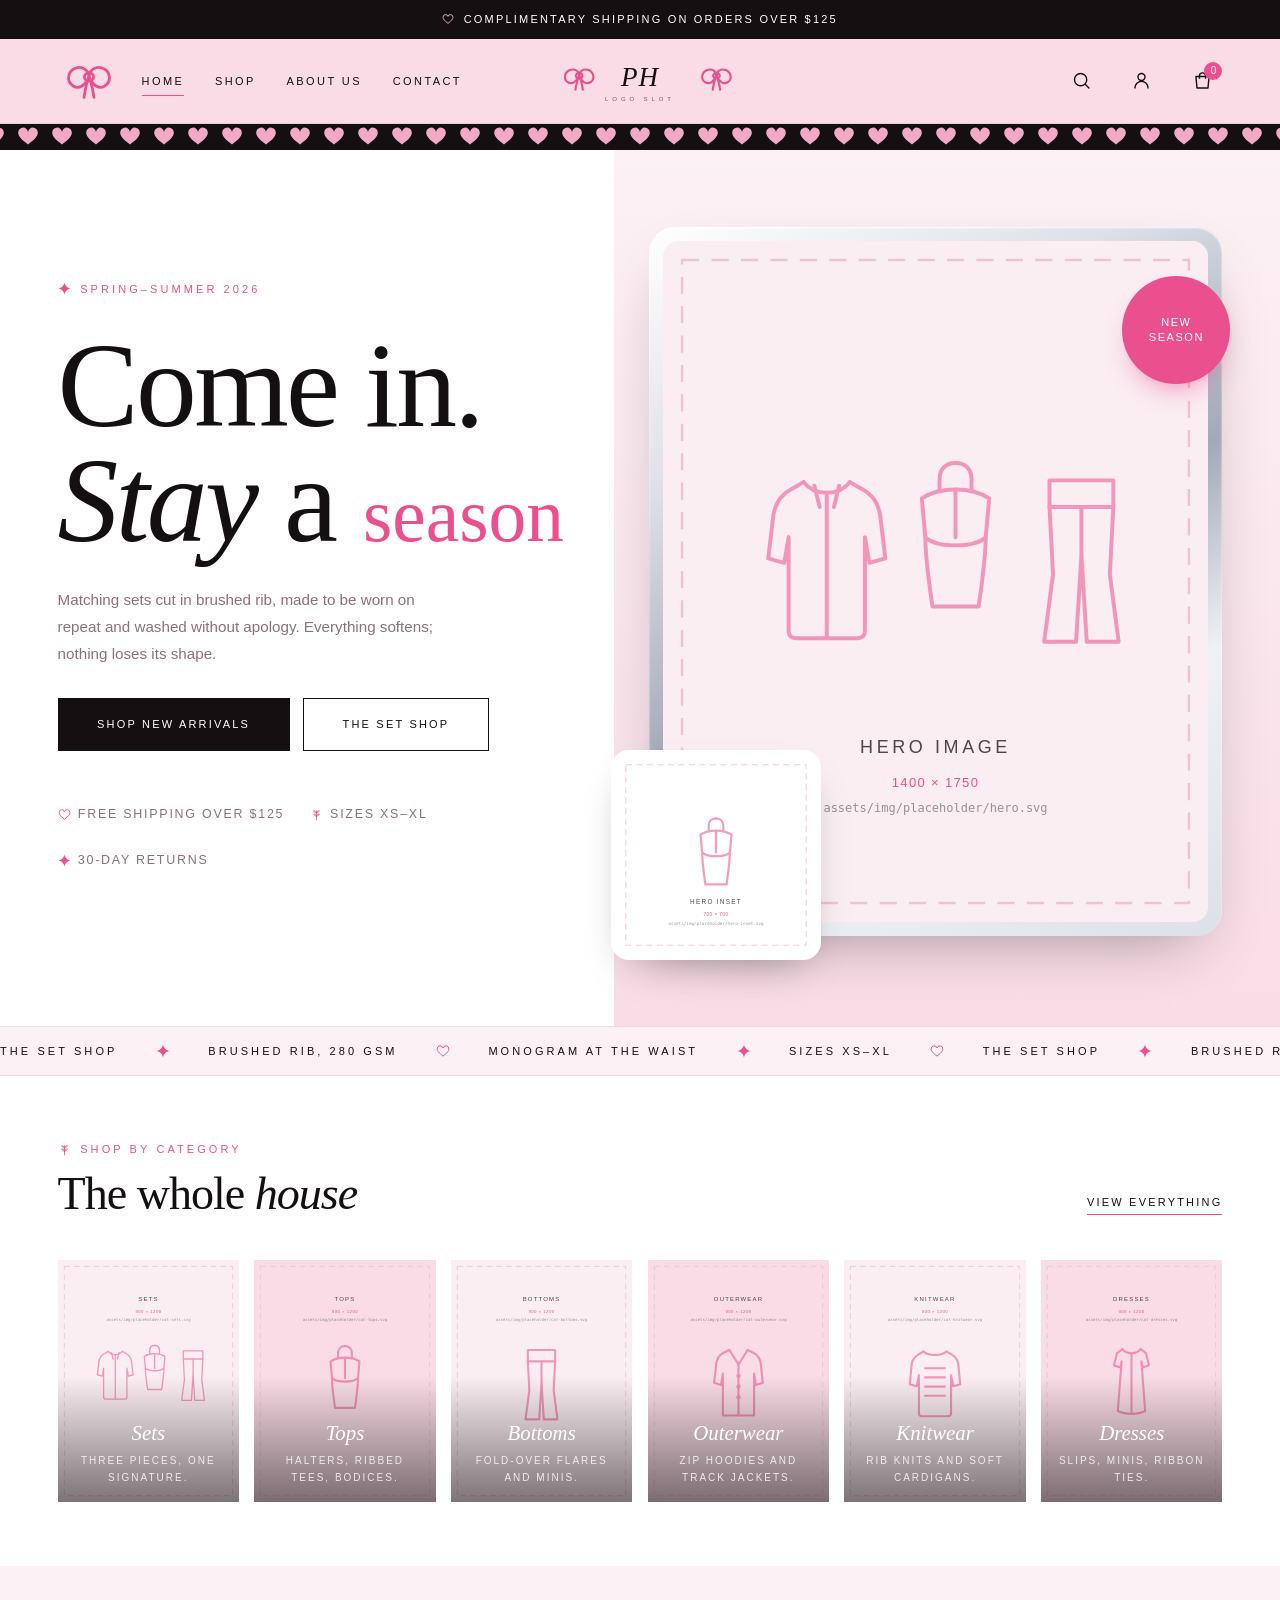
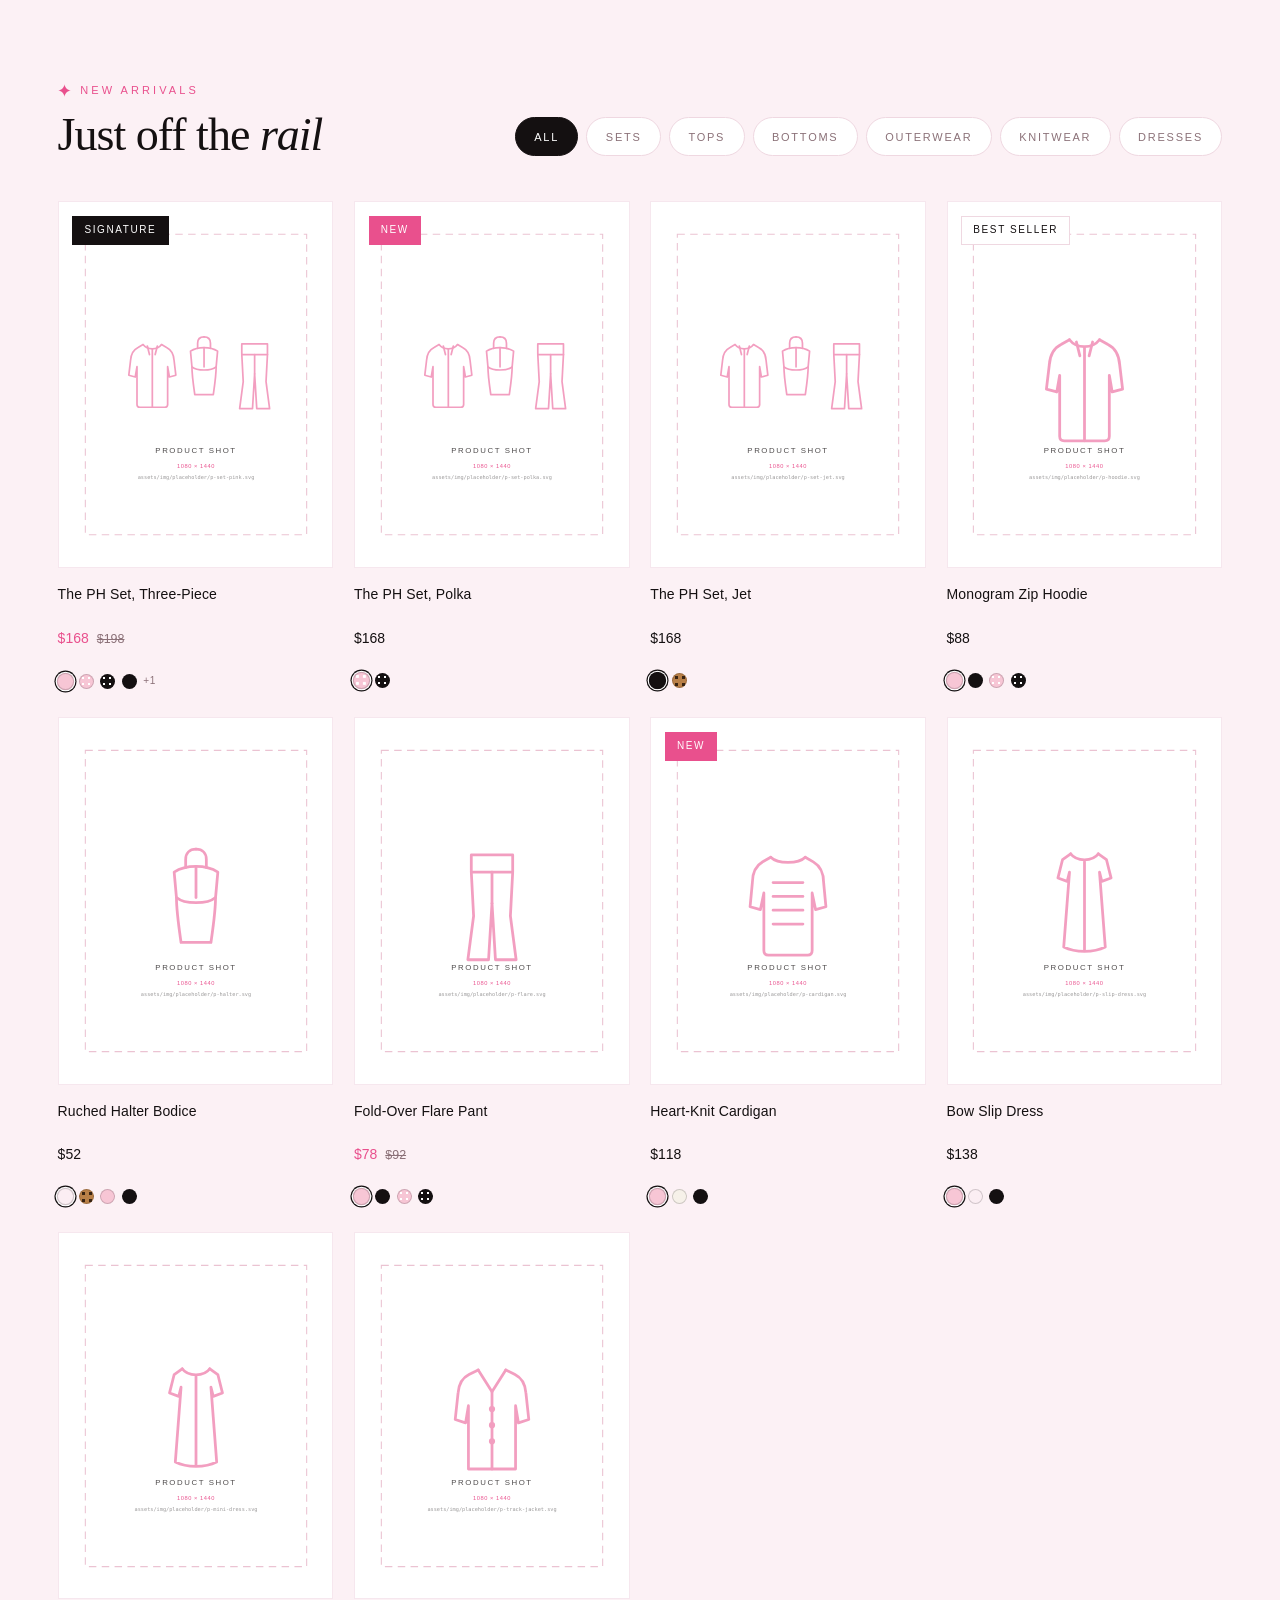
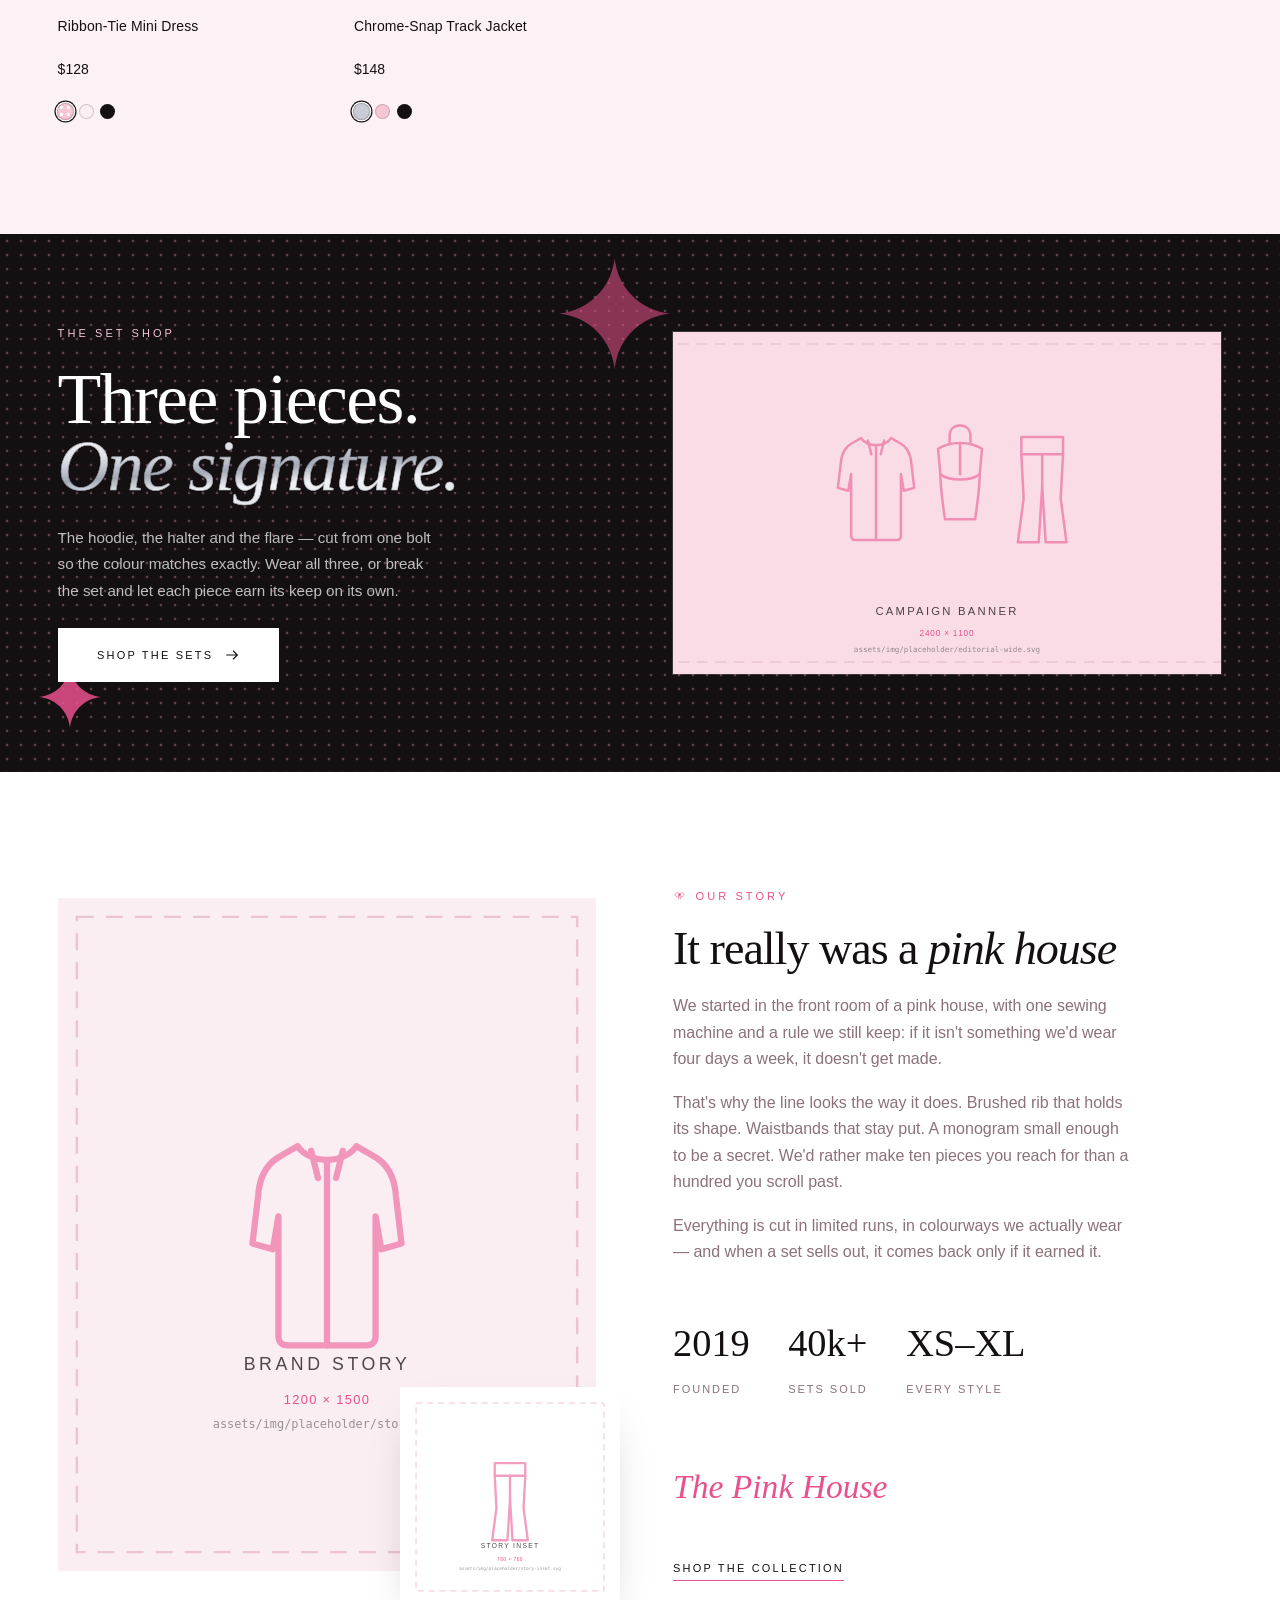
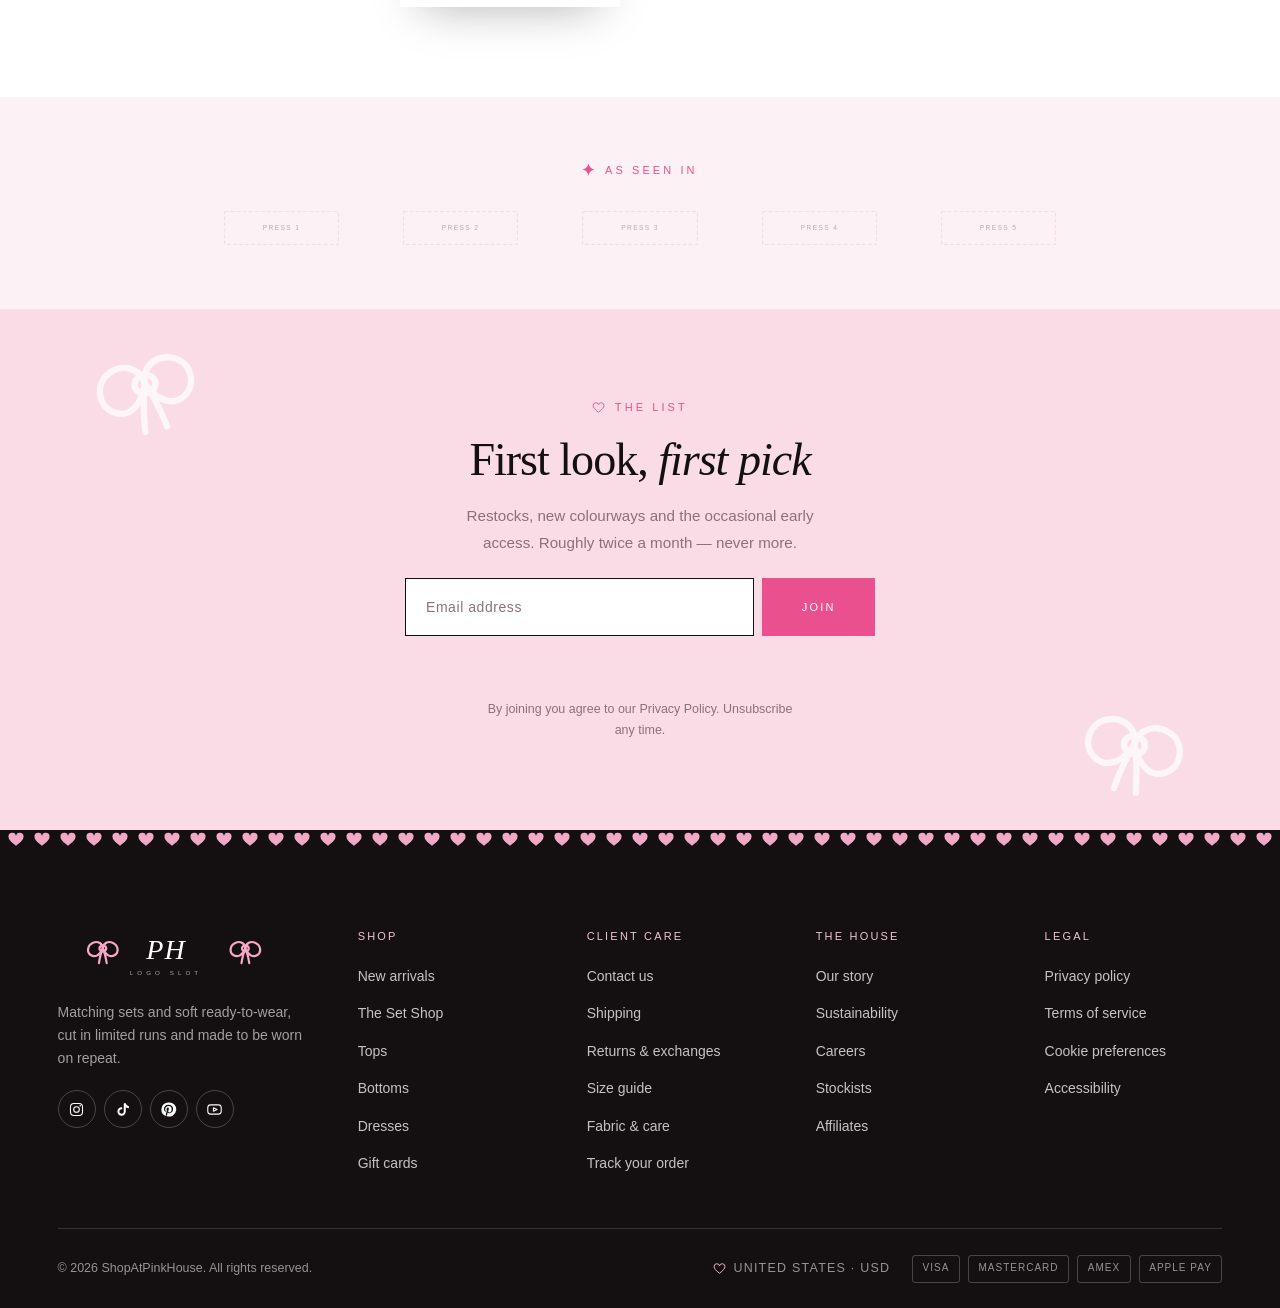
==== index.html @ 4cac2c33 "Add ShopAtPinkHouse brand site preview Static, dependency-free storefront front end: hero, category " ====
<!doctype html>
<html lang="en">
<head>
<meta charset="utf-8">
<meta name="viewport" content="width=device-width, initial-scale=1">
<title>ShopAtPinkHouse</title>
<meta name="description" content="ShopAtPinkHouse — matching sets, soft rib knits and everyday ready-to-wear.">
<meta name="theme-color" content="#F9DCE6">
<link rel="stylesheet" href="assets/css/site.css">
</head>
<body>

<a class="skip-link" href="#main">Skip to content</a>

<!-- ==========================================================================
     ICON + DECAL SPRITE
     Line-art decals (bow, heart, star, sprig) and UI icons. Referenced with
     <use href="#id">, so each one is defined once and costs nothing to repeat.
     ========================================================================== -->
<svg width="0" height="0" style="position:absolute" aria-hidden="true" focusable="false">
  <defs>
    <symbol id="i-bow" viewBox="0 0 100 62">
      <g fill="none" stroke="currentColor" stroke-width="4.5" stroke-linecap="round" stroke-linejoin="round">
        <path d="M50 24C50 13 39 6 28 10 15 15 13 32 25 39c9 5 19-1 25-15Z"/>
        <path d="M50 24c0-11 11-18 22-14 13 5 15 22 3 29-9 5-19-1-25-15Z"/>
        <path d="M50 24c-4 9-6 20-8 33M50 24c4 9 6 20 8 33"/>
        <ellipse cx="50" cy="24" rx="7.5" ry="6.5"/>
      </g>
    </symbol>
    <symbol id="i-heart" viewBox="0 0 24 24">
      <path d="M12 20.8C5.2 15.6 2 11.8 2 8.6A5.1 5.1 0 0 1 12 6.9 5.1 5.1 0 0 1 22 8.6c0 3.2-3.2 7-10 12.2Z"
            fill="none" stroke="currentColor" stroke-width="1.7" stroke-linejoin="round"/>
    </symbol>
    <symbol id="i-star" viewBox="0 0 100 100">
      <path d="M50 2c3 26 22 45 48 48-26 3-45 22-48 48-3-26-22-45-48-48C28 47 47 28 50 2Z" fill="currentColor"/>
    </symbol>
    <symbol id="i-sprig" viewBox="0 0 24 24">
      <g fill="none" stroke="currentColor" stroke-width="1.5" stroke-linecap="round">
        <path d="M12 22V5"/>
        <path d="M12 9c-3 0-5-2-5-4 3 0 5 2 5 4Zm0 0c3 0 5-2 5-4-3 0-5 2-5 4Z"/>
        <path d="M12 15c-3 0-5-2-5-4 3 0 5 2 5 4Zm0 0c3 0 5-2 5-4-3 0-5 2-5 4Z"/>
      </g>
    </symbol>
    <symbol id="i-search" viewBox="0 0 24 24">
      <g fill="none" stroke="currentColor" stroke-width="1.6" stroke-linecap="round">
        <circle cx="11" cy="11" r="7"/><path d="m16.5 16.5 4 4"/>
      </g>
    </symbol>
    <symbol id="i-user" viewBox="0 0 24 24">
      <g fill="none" stroke="currentColor" stroke-width="1.6" stroke-linecap="round">
        <circle cx="12" cy="8" r="4"/><path d="M4.5 20.5a7.5 7.5 0 0 1 15 0"/>
      </g>
    </symbol>
    <symbol id="i-bag" viewBox="0 0 24 24">
      <g fill="none" stroke="currentColor" stroke-width="1.6" stroke-linejoin="round">
        <path d="M4.5 7.5h15l-1.2 13H5.7Z"/><path d="M8.5 10V6.8a3.5 3.5 0 0 1 7 0V10"/>
      </g>
    </symbol>
    <symbol id="i-menu" viewBox="0 0 24 24">
      <g fill="none" stroke="currentColor" stroke-width="1.6" stroke-linecap="round">
        <path d="M3 7h18M3 12h18M3 17h18"/>
      </g>
    </symbol>
    <symbol id="i-close" viewBox="0 0 24 24">
      <g fill="none" stroke="currentColor" stroke-width="1.6" stroke-linecap="round">
        <path d="m6 6 12 12M18 6 6 18"/>
      </g>
    </symbol>
    <symbol id="i-plus" viewBox="0 0 24 24">
      <g fill="none" stroke="currentColor" stroke-width="1.6" stroke-linecap="round"><path d="M12 5v14M5 12h14"/></g>
    </symbol>
    <symbol id="i-minus" viewBox="0 0 24 24">
      <g fill="none" stroke="currentColor" stroke-width="1.6" stroke-linecap="round"><path d="M5 12h14"/></g>
    </symbol>
    <symbol id="i-arrow" viewBox="0 0 24 24">
      <g fill="none" stroke="currentColor" stroke-width="1.6" stroke-linecap="round" stroke-linejoin="round">
        <path d="M4 12h16m-6-6 6 6-6 6"/>
      </g>
    </symbol>
    <symbol id="i-instagram" viewBox="0 0 24 24">
      <g fill="none" stroke="currentColor" stroke-width="1.5">
        <rect x="3.5" y="3.5" width="17" height="17" rx="5"/><circle cx="12" cy="12" r="4"/>
        <circle cx="17.2" cy="6.8" r="1.1" fill="currentColor" stroke="none"/>
      </g>
    </symbol>
    <symbol id="i-tiktok" viewBox="0 0 24 24">
      <path d="M14 3h2.6a5.6 5.6 0 0 0 4.4 4.5v2.7a8.3 8.3 0 0 1-4.4-1.5v6.1a5.9 5.9 0 1 1-5.9-5.9c.3 0 .6 0 .9.1v2.8a3.1 3.1 0 1 0 2.2 3V3Z"
            fill="currentColor"/>
    </symbol>
    <symbol id="i-pinterest" viewBox="0 0 24 24">
      <path d="M12 2a10 10 0 0 0-3.6 19.3c-.1-.8-.2-2 0-2.9l1.2-5.1s-.3-.6-.3-1.5c0-1.4.8-2.5 1.9-2.5.9 0 1.3.7 1.3 1.5 0 .9-.6 2.2-.9 3.5-.2 1 .5 1.9 1.6 1.9 1.9 0 3.3-2 3.3-4.9 0-2.6-1.8-4.4-4.4-4.4-3 0-4.8 2.2-4.8 4.6 0 .9.3 1.8.8 2.3.1.1.1.2.1.3l-.3 1.1c0 .2-.1.2-.3.1-1.3-.6-2-2.4-2-3.9 0-3.2 2.3-6.1 6.7-6.1 3.5 0 6.2 2.5 6.2 5.8 0 3.5-2.2 6.3-5.3 6.3-1 0-2-.6-2.3-1.2l-.6 2.4c-.2.9-.8 2-1.2 2.6A10 10 0 1 0 12 2Z"
            fill="currentColor"/>
    </symbol>
    <symbol id="i-youtube" viewBox="0 0 24 24">
      <g fill="none" stroke="currentColor" stroke-width="1.5" stroke-linejoin="round">
        <rect x="2.5" y="5.5" width="19" height="13" rx="4"/><path d="m10.5 9.5 5 2.5-5 2.5Z"/>
      </g>
    </symbol>
  </defs>
</svg>

<!-- ==========================================================================
     ANNOUNCEMENT BAR
     ========================================================================== -->
<div class="announce">
  <div class="announce__track" data-announce>
    <p class="announce__item is-active">
      <svg class="decal"><use href="#i-heart"/></svg>
      Complimentary shipping on orders over $125
    </p>
    <p class="announce__item">
      <svg class="decal"><use href="#i-star"/></svg>
      The Set Shop — new colourways just landed
    </p>
    <p class="announce__item">
      <svg class="decal"><use href="#i-heart"/></svg>
      Free 30-day returns, always
    </p>
  </div>
</div>

<!-- ==========================================================================
     MASTHEAD
     ========================================================================== -->
<header class="masthead">
  <div class="wrap masthead__inner" style="position:relative">
    <svg class="masthead__bow" viewBox="0 0 100 62" aria-hidden="true"><use href="#i-bow"/></svg>

    <nav class="nav" aria-label="Primary">
      <a href="#top" aria-current="page">Home</a>
      <a href="#shop">Shop</a>
      <a href="#story">About&nbsp;Us</a>
      <a href="#signup">Contact</a>
    </nav>

    <button class="burger" type="button" data-open-nav aria-label="Open menu">
      <svg width="24" height="24"><use href="#i-menu"/></svg>
    </button>

    <!-- LOGO SLOT · header -------------------------------------------------
         Swap the src for your logo. Transparent PNG or SVG, at least 600px
         wide (or 3x the rendered height). Height is capped at ~52px and the
         width flows, so square or wide lockups both sit correctly. -->
    <a class="brandmark" href="#top" aria-label="ShopAtPinkHouse — home">
      <img src="assets/img/placeholder/logo-dark.svg" alt="ShopAtPinkHouse"
           data-slot="logo-header" width="520" height="130">
    </a>

    <div class="utils">
      <button class="util-search" type="button" aria-label="Search">
        <svg><use href="#i-search"/></svg>
      </button>
      <a href="#signup" aria-label="Account"><svg><use href="#i-user"/></svg></a>
      <button class="bag-btn" type="button" data-open-bag aria-label="Open bag">
        <svg><use href="#i-bag"/></svg>
        <span class="bag-count" data-bag-count>0</span>
      </button>
    </div>
  </div>
</header>
<div class="ribbon" aria-hidden="true"></div>

<!-- mobile drawer nav -->
<nav class="mobile-nav" id="mobile-nav" aria-label="Mobile" aria-hidden="true">
  <div class="mobile-nav__head">
    <svg width="54" height="34" viewBox="0 0 100 62" style="color:var(--pink)" aria-hidden="true"><use href="#i-bow"/></svg>
    <button type="button" data-close-nav aria-label="Close menu">
      <svg width="24" height="24"><use href="#i-close"/></svg>
    </button>
  </div>
  <ul>
    <li><a href="#top" data-close-nav>Home</a></li>
    <li><a href="#shop" data-close-nav>Shop</a></li>
    <li><a href="#categories" data-close-nav>Categories</a></li>
    <li><a href="#story" data-close-nav>About Us</a></li>
    <li><a href="#signup" data-close-nav>Contact</a></li>
  </ul>
</nav>

<main id="main">
  <span id="top"></span>

  <!-- ========================================================================
       HERO
       ==================================================================== -->
  <section class="hero">
    <div class="wrap hero__inner">
      <div class="hero__type">
        <p class="eyebrow">
          <svg class="decal"><use href="#i-star"/></svg>
          Spring–Summer 2026
        </p>

        <h1 class="display hero__title">
          <span class="line">Come in.</span>
          <span class="line"><em>Stay</em> a <span class="hero__script">season</span></span>
        </h1>

        <p class="lede">
          Matching sets cut in brushed rib, made to be worn on repeat and washed
          without apology. Everything softens; nothing loses its shape.
        </p>

        <div class="hero__actions">
          <a class="btn" href="#shop">Shop new arrivals</a>
          <a class="btn btn--ghost" href="#set-shop">The Set Shop</a>
        </div>

        <p class="hero__meta">
          <span><svg class="decal"><use href="#i-heart"/></svg> Free shipping over $125</span>
          <span><svg class="decal"><use href="#i-sprig"/></svg> Sizes XS–XL</span>
          <span><svg class="decal"><use href="#i-star"/></svg> 30-day returns</span>
        </p>
      </div>

      <div class="hero__media">
        <!-- HERO IMAGE SLOT · 1400×1750 (4:5 portrait), 2800px wide for retina.
             Full-bleed lifestyle or campaign shot. Sits inside a chrome bezel. -->
        <div class="bezel">
          <img src="assets/img/placeholder/hero.svg" alt="" data-slot="hero"
               width="1400" height="1750" fetchpriority="high">
        </div>

        <!-- HERO INSET SLOT · 700×700 square. Optional detail/crop shot. -->
        <div class="hero__inset">
          <img src="assets/img/placeholder/hero-inset.svg" alt="" data-slot="hero-inset"
               width="700" height="700" loading="lazy">
        </div>

        <p class="hero__tag">New<br>season</p>
      </div>
    </div>
  </section>

  <!-- marquee -->
  <div class="marquee" aria-hidden="true">
    <div class="marquee__track" data-marquee>
      <div class="marquee__group">
        <span>The Set Shop</span><svg class="decal"><use href="#i-star"/></svg>
        <span>Brushed rib, 280 gsm</span><svg class="decal"><use href="#i-heart"/></svg>
        <span>Monogram at the waist</span><svg class="decal"><use href="#i-star"/></svg>
        <span>Sizes XS–XL</span><svg class="decal"><use href="#i-heart"/></svg>
      </div>
    </div>
  </div>

  <!-- ========================================================================
       CATEGORIES
       ==================================================================== -->
  <section class="band band--tight" id="categories">
    <div class="wrap">
      <div class="shead">
        <div class="shead__text">
          <p class="eyebrow"><svg class="decal"><use href="#i-sprig"/></svg> Shop by category</p>
          <h2 class="display shead__title">The whole <em>house</em></h2>
        </div>
        <a class="tlink" href="#shop">View everything</a>
      </div>
      <!-- Rendered from catalog.js -> categories[] -->
      <div class="cats" data-categories></div>
    </div>
  </section>

  <!-- ========================================================================
       PRODUCT GRID  ·  new arrivals
       ==================================================================== -->
  <section class="band band--powder" id="shop">
    <div class="wrap">
      <div class="shead">
        <div class="shead__text">
          <p class="eyebrow"><svg class="decal"><use href="#i-star"/></svg> New arrivals</p>
          <h2 class="display shead__title">Just off the <em>rail</em></h2>
        </div>
        <!-- Filters read the category list from the catalog, so adding a
             category to the data adds a filter here automatically. -->
        <div class="filters" data-filters role="group" aria-label="Filter by category"></div>
      </div>

      <div class="grid" data-grid></div>
    </div>
  </section>

  <!-- ========================================================================
       CAMPAIGN BAND
       ==================================================================== -->
  <section class="campaign" id="set-shop">
    <div class="campaign__dots" aria-hidden="true"></div>
    <svg class="campaign__star campaign__star--a" viewBox="0 0 100 100" aria-hidden="true"><use href="#i-star"/></svg>
    <svg class="campaign__star campaign__star--b" viewBox="0 0 100 100" aria-hidden="true"><use href="#i-star"/></svg>

    <div class="wrap campaign__inner">
      <div class="campaign__type reveal">
        <p class="eyebrow">The Set Shop</p>
        <h2 class="display campaign__title">Three pieces.<br><em class="chrome">One signature.</em></h2>
        <p class="lede">
          The hoodie, the halter and the flare — cut from one bolt so the colour
          matches exactly. Wear all three, or break the set and let each piece
          earn its keep on its own.
        </p>
        <a class="btn btn--light" href="#shop">
          Shop the sets <svg width="16" height="16" aria-hidden="true"><use href="#i-arrow"/></svg>
        </a>
      </div>

      <!-- CAMPAIGN SLOT · 2400×1100 (approx 16:10). Wide editorial/campaign. -->
      <div class="campaign__media reveal">
        <img src="assets/img/placeholder/editorial-wide.svg" alt=""
             data-slot="campaign" width="2400" height="1100" loading="lazy">
      </div>
    </div>
  </section>

  <!-- ========================================================================
       BRAND STORY
       ==================================================================== -->
  <section class="band story" id="story">
    <div class="wrap story__inner">
      <div class="story__media reveal">
        <!-- STORY SLOT · 1200×1500 (4:5). Founder, studio or atelier shot. -->
        <img src="assets/img/placeholder/story.svg" alt="" data-slot="story"
             width="1200" height="1500" loading="lazy">
        <!-- STORY INSET SLOT · 760×760 square. Detail, fabric or hands shot. -->
        <div class="story__inset">
          <img src="assets/img/placeholder/story-inset.svg" alt="" data-slot="story-inset"
               width="760" height="760" loading="lazy">
        </div>
      </div>

      <div class="story__type reveal">
        <p class="eyebrow"><svg class="decal"><use href="#i-bow"/></svg> Our story</p>
        <h2 class="display story__title">It really was a <em>pink house</em></h2>

        <div class="story__body">
          <p>
            We started in the front room of a pink house, with one sewing machine
            and a rule we still keep: if it isn't something we'd wear four days a
            week, it doesn't get made.
          </p>
          <p>
            That's why the line looks the way it does. Brushed rib that holds its
            shape. Waistbands that stay put. A monogram small enough to be a
            secret. We'd rather make ten pieces you reach for than a hundred you
            scroll past.
          </p>
          <p>
            Everything is cut in limited runs, in colourways we actually wear —
            and when a set sells out, it comes back only if it earned it.
          </p>
        </div>

        <dl class="story__stats">
          <div><dd>2019</dd><dt>Founded</dt></div>
          <div><dd>40k+</dd><dt>Sets sold</dt></div>
          <div><dd>XS–XL</dd><dt>Every style</dt></div>
        </dl>

        <p class="signature">The Pink House</p>
        <a class="tlink" href="#shop">Shop the collection</a>
      </div>
    </div>
  </section>

  <!-- ========================================================================
       PRESS
       ==================================================================== -->
  <section class="band band--tight band--powder">
    <div class="wrap">
      <p class="eyebrow eyebrow--center" style="margin-bottom:2rem">
        <svg class="decal"><use href="#i-star"/></svg> As seen in
      </p>
      <!-- PRESS LOGO SLOTS · ~190×56, transparent SVG/PNG, max-height 34px. -->
      <div class="press">
        <img src="assets/img/placeholder/press-1.svg" alt="" data-slot="press-1" loading="lazy">
        <img src="assets/img/placeholder/press-2.svg" alt="" data-slot="press-2" loading="lazy">
        <img src="assets/img/placeholder/press-3.svg" alt="" data-slot="press-3" loading="lazy">
        <img src="assets/img/placeholder/press-4.svg" alt="" data-slot="press-4" loading="lazy">
        <img src="assets/img/placeholder/press-5.svg" alt="" data-slot="press-5" loading="lazy">
      </div>
    </div>
  </section>

  <!-- ========================================================================
       NEWSLETTER
       ==================================================================== -->
  <section class="signup halftone" id="signup">
    <svg class="signup__bow signup__bow--a" viewBox="0 0 100 62" aria-hidden="true"><use href="#i-bow"/></svg>
    <svg class="signup__bow signup__bow--b" viewBox="0 0 100 62" aria-hidden="true"><use href="#i-bow"/></svg>

    <div class="wrap">
      <div class="signup__inner">
        <p class="eyebrow eyebrow--center"><svg class="decal"><use href="#i-heart"/></svg> The list</p>
        <h2 class="display signup__title">First look, <em>first pick</em></h2>
        <p class="lede" style="text-align:center">
          Restocks, new colourways and the occasional early access. Roughly twice
          a month — never more.
        </p>

        <form class="signup__form" data-signup novalidate>
          <label class="sr-only" for="email">Email address</label>
          <input id="email" name="email" type="email" placeholder="Email address"
                 autocomplete="email" required>
          <button class="btn btn--pink" type="submit">Join</button>
        </form>

        <p class="signup__note" data-signup-note role="status"></p>
        <p class="signup__fine">
          By joining you agree to our Privacy Policy. Unsubscribe any time.
        </p>
      </div>
    </div>
  </section>
</main>

<!-- ==========================================================================
     FOOTER
     ========================================================================== -->
<footer class="footer">
  <div class="ribbon ribbon--thin" aria-hidden="true"></div>
  <div class="wrap footer__top">
    <div class="footer__brand">
      <!-- LOGO SLOT · footer (light version for the dark ground) -->
      <img src="assets/img/placeholder/logo-light.svg" alt="ShopAtPinkHouse"
           data-slot="logo-footer" width="520" height="130" loading="lazy">
      <p>Matching sets and soft ready-to-wear, cut in limited runs and made to be worn on repeat.</p>
      <div class="socials">
        <a href="#" aria-label="Instagram"><svg><use href="#i-instagram"/></svg></a>
        <a href="#" aria-label="TikTok"><svg><use href="#i-tiktok"/></svg></a>
        <a href="#" aria-label="Pinterest"><svg><use href="#i-pinterest"/></svg></a>
        <a href="#" aria-label="YouTube"><svg><use href="#i-youtube"/></svg></a>
      </div>
    </div>

    <div class="fcol">
      <h3>Shop</h3>
      <ul>
        <li><a href="#shop">New arrivals</a></li>
        <li><a href="#set-shop">The Set Shop</a></li>
        <li><a href="#categories">Tops</a></li>
        <li><a href="#categories">Bottoms</a></li>
        <li><a href="#categories">Dresses</a></li>
        <li><a href="#shop">Gift cards</a></li>
      </ul>
    </div>

    <div class="fcol">
      <h3>Client care</h3>
      <ul>
        <li><a href="#">Contact us</a></li>
        <li><a href="#">Shipping</a></li>
        <li><a href="#">Returns &amp; exchanges</a></li>
        <li><a href="#">Size guide</a></li>
        <li><a href="#">Fabric &amp; care</a></li>
        <li><a href="#">Track your order</a></li>
      </ul>
    </div>

    <div class="fcol">
      <h3>The house</h3>
      <ul>
        <li><a href="#story">Our story</a></li>
        <li><a href="#">Sustainability</a></li>
        <li><a href="#">Careers</a></li>
        <li><a href="#">Stockists</a></li>
        <li><a href="#">Affiliates</a></li>
      </ul>
    </div>

    <div class="fcol">
      <h3>Legal</h3>
      <ul>
        <li><a href="#">Privacy policy</a></li>
        <li><a href="#">Terms of service</a></li>
        <li><a href="#">Cookie preferences</a></li>
        <li><a href="#">Accessibility</a></li>
      </ul>
    </div>
  </div>

  <div class="wrap">
    <div class="footer__bottom">
      <p style="margin:0">&copy; <span data-year>2026</span> ShopAtPinkHouse. All rights reserved.</p>
      <div class="footer__legal">
        <span class="locale">
          <svg width="13" height="13" style="color:var(--petal)" aria-hidden="true"><use href="#i-heart"/></svg>
          United States · USD
        </span>
        <!-- Processor badges land here once checkout is connected. -->
        <span class="footer__pay">
          <span class="pay-chip">Visa</span>
          <span class="pay-chip">Mastercard</span>
          <span class="pay-chip">Amex</span>
          <span class="pay-chip">Apple Pay</span>
        </span>
      </div>
    </div>
  </div>
</footer>

<!-- ==========================================================================
     OVERLAYS
     ========================================================================== -->
<div class="scrim" data-scrim></div>

<!-- Bag drawer. Holds line items only — no checkout is wired up yet. -->
<aside class="drawer" id="bag" aria-label="Shopping bag" aria-hidden="true">
  <div class="drawer__head">
    <h2>Your bag <span data-bag-head></span></h2>
    <button type="button" data-close-bag aria-label="Close bag">
      <svg width="24" height="24"><use href="#i-close"/></svg>
    </button>
  </div>
  <div class="drawer__body" data-bag-body></div>
  <div class="drawer__foot">
    <div class="bag-sub">
      <span>Subtotal</span>
      <span data-bag-subtotal>$0</span>
    </div>
    <button class="btn btn--block" type="button" data-checkout>Checkout</button>
    <p class="bag-note">Shipping and taxes calculated at checkout.</p>
  </div>
</aside>

<!-- Quick view — the product detail layout, rendered from catalog data. -->
<div class="quickview" data-quickview role="dialog" aria-modal="true"
     aria-label="Product quick view" aria-hidden="true">
  <div class="quickview__panel" data-quickview-panel></div>
</div>

<div class="toast" data-toast role="status" aria-live="polite"></div>

<script src="assets/js/catalog.js"></script>
<script src="assets/js/site.js"></script>
</body>
</html>
---- assets/css/site.css ----
/* ============================================================================
   ShopAtPinkHouse — brand site
   ----------------------------------------------------------------------------
   Single-theme by design. This is a brand canvas: the palette IS the identity,
   so it does not invert for dark mode. Every surface paints its own background
   and color explicitly, so the page holds on any host ground.
   ========================================================================== */

:root {
  color-scheme: light;

  /* ---- palette ---------------------------------------------------------- */
  --white:      #FFFFFF;
  --porcelain:  #FEFBFC;   /* neutral, biased warm-pink rather than pure grey */
  --powder:     #FCF1F5;
  --blush:      #F9DCE6;
  --petal:      #F2C3D7;
  --pink:       #E9508D;   /* the accent. Used sparingly and on purpose.      */
  --pink-deep:  #B62E63;   /* accent darkened for text on blush              */
  --jet:        #141011;
  --muted:      #8B7178;
  --line:       #EFD8E1;
  --line-soft:  #F6E7EE;

  /* chrome ramp, lifted from the logo's silver lettering */
  --chrome-1:   #FFFFFF;
  --chrome-2:   #DDE0E7;
  --chrome-3:   #A3A9B6;
  --chrome-4:   #EFF1F5;

  /* ---- type ------------------------------------------------------------- */
  /* No webfont links: the artifact CSP blocks font CDNs and a silent fallback
     is worse than a considered stack. These are picked so the page reads the
     same way on every platform it lands on. */
  --f-display: Didot, "Bodoni MT", "Bodoni 72", "Hoefler Text", Garamond,
               Georgia, "Times New Roman", serif;
  --f-sans:    Futura, "Avenir Next", "Century Gothic", "Helvetica Neue",
               Helvetica, Arial, sans-serif;
  --f-script:  "Snell Roundhand", "Apple Chancery", "Brush Script MT",
               "Segoe Script", cursive;

  --t-display: clamp(3rem, 9.5vw, 8.5rem);
  --t-h1:      clamp(2.4rem, 5.6vw, 4.6rem);
  --t-h2:      clamp(1.9rem, 3.6vw, 3.1rem);
  --t-h3:      clamp(1.2rem, 1.9vw, 1.6rem);
  --t-body:    1rem;
  --t-sm:      0.875rem;
  --t-xs:      0.78rem;
  --t-label:   0.6875rem;

  /* ---- layout ----------------------------------------------------------- */
  --wrap:      1560px;
  --gutter:    clamp(1.25rem, 4.5vw, 4.5rem);
  --band:      clamp(4.5rem, 9vw, 8.5rem);   /* vertical rhythm between bands */
  --radius:    2px;
  --radius-lg: 26px;

  --ease:      cubic-bezier(0.22, 0.61, 0.36, 1);
}

/* ---- reset-ish ----------------------------------------------------------- */
*, *::before, *::after { box-sizing: border-box; }

html { -webkit-text-size-adjust: 100%; scroll-behavior: smooth; }

body {
  margin: 0;
  background: var(--white);
  color: var(--jet);
  font-family: var(--f-sans);
  font-size: var(--t-body);
  line-height: 1.65;
  -webkit-font-smoothing: antialiased;
  overflow-x: hidden;
}

/* width/height attributes stay on the markup so the browser can reserve space
   before an image loads. `height:auto` stops that presentational height from
   beating the aspect-ratio each component sets. */
img, svg { display: block; max-width: 100%; }
img { height: auto; }
button { font: inherit; color: inherit; background: none; border: 0; cursor: pointer; }
input { font: inherit; }
a { color: inherit; text-decoration: none; }

:focus-visible {
  outline: 2px solid var(--pink);
  outline-offset: 3px;
  border-radius: 2px;
}

/* the masthead is sticky, so in-page anchors need clearance */
[id] { scroll-margin-top: 120px; }

.wrap {
  width: 100%;
  max-width: var(--wrap);
  margin-inline: auto;
  padding-inline: var(--gutter);
}

.sr-only {
  position: absolute; width: 1px; height: 1px; padding: 0; margin: -1px;
  overflow: hidden; clip: rect(0 0 0 0); white-space: nowrap; border: 0;
}

.skip-link {
  position: absolute; left: 50%; top: 0; transform: translate(-50%, -120%);
  z-index: 200; background: var(--jet); color: var(--white);
  padding: 0.75rem 1.25rem; font-size: var(--t-label);
  letter-spacing: 0.18em; text-transform: uppercase;
}
.skip-link:focus { transform: translate(-50%, 0); }

/* ---- shared type helpers ------------------------------------------------- */
.eyebrow {
  margin: 0;
  font-size: var(--t-label);
  letter-spacing: 0.28em;
  text-transform: uppercase;
  color: var(--pink);
  display: flex;
  align-items: center;
  gap: 0.6rem;
}
.eyebrow--center { justify-content: center; }
.eyebrow .decal { width: 13px; height: 13px; flex: none; }

.display {
  font-family: var(--f-display);
  font-weight: 400;
  line-height: 0.94;
  letter-spacing: -0.022em;
  text-wrap: balance;
  margin: 0;
}
.display em { font-style: italic; }

.lede {
  max-width: 46ch;
  color: var(--muted);
  font-size: clamp(0.95rem, 1.1vw, 1.075rem);
  line-height: 1.75;
  margin: 0;
}

/* chrome-filled text, echoing the silver half of the logo */
.chrome {
  background: linear-gradient(176deg,
              var(--chrome-1) 0%, var(--chrome-2) 32%, var(--chrome-3) 52%,
              var(--chrome-4) 68%, var(--chrome-2) 100%);
  -webkit-background-clip: text;
  background-clip: text;
  color: transparent;
  -webkit-text-stroke: 0.6px rgba(20, 16, 17, 0.28);
  paint-order: stroke fill;
}

/* halftone dot ground, borrowed from the inspo and kept at a whisper */
.halftone {
  background-image: radial-gradient(var(--petal) 1.4px, transparent 1.5px);
  background-size: 13px 13px;
}

/* ---- buttons ------------------------------------------------------------- */
.btn {
  --btn-bg: var(--jet);
  --btn-fg: var(--white);
  display: inline-flex;
  align-items: center;
  justify-content: center;
  gap: 0.65rem;
  padding: 1.05rem 2.4rem;
  background: var(--btn-bg);
  color: var(--btn-fg);
  border: 1px solid var(--btn-bg);
  font-size: var(--t-label);
  letter-spacing: 0.2em;
  text-transform: uppercase;
  transition: background 0.35s var(--ease), color 0.35s var(--ease),
              border-color 0.35s var(--ease);
}
.btn:hover { --btn-bg: var(--pink); border-color: var(--pink); }

.btn--ghost { --btn-bg: transparent; --btn-fg: var(--jet); border-color: var(--jet); }
.btn--ghost:hover { --btn-bg: var(--jet); --btn-fg: var(--white); }

.btn--light { --btn-bg: var(--white); --btn-fg: var(--jet); }
.btn--light:hover { --btn-bg: var(--pink); --btn-fg: var(--white); }

.btn--pink { --btn-bg: var(--pink); --btn-fg: var(--white); }
.btn--pink:hover { --btn-bg: var(--jet); border-color: var(--jet); }

.btn--block { width: 100%; }

/* text link with a rule that draws in on hover */
.tlink {
  display: inline-block;
  font-size: var(--t-label);
  letter-spacing: 0.2em;
  text-transform: uppercase;
  padding-bottom: 4px;
  background-image: linear-gradient(var(--pink), var(--pink));
  background-repeat: no-repeat;
  background-position: 0 100%;
  background-size: 100% 1px;
  transition: background-size 0.4s var(--ease), color 0.3s var(--ease);
}
.tlink:hover { color: var(--pink); background-size: 0 1px; }

/* ============================================================================
   HEADER  — announcement bar / blush masthead / heart ribbon
   ========================================================================== */
.announce {
  background: var(--jet);
  color: var(--white);
  text-align: center;
  font-size: var(--t-label);
  letter-spacing: 0.2em;
  text-transform: uppercase;
  padding: 0.7rem var(--gutter);
}
.announce__track { position: relative; height: 1.5em; overflow: hidden; }
.announce__item {
  position: absolute; inset: 0;
  margin: 0;
  line-height: 1;
  display: flex; align-items: center; justify-content: center; gap: 0.6rem;
  opacity: 0;
  transform: translateY(85%);
  transition: opacity 0.6s var(--ease), transform 0.6s var(--ease);
}
.announce__item.is-active { opacity: 1; transform: translateY(0); }
.announce__item .decal { width: 12px; height: 12px; color: var(--petal); }

.masthead {
  position: sticky;
  top: 0;
  z-index: 90;
  background: var(--blush);
  border-bottom: 1px solid rgba(20, 16, 17, 0.07);
}
.masthead__inner {
  display: grid;
  grid-template-columns: 1fr auto 1fr;
  align-items: center;
  gap: 1rem;
  min-height: 84px;
  padding-block: 0.6rem;
}

.masthead__bow {
  position: absolute;
  left: var(--gutter);
  width: 62px;
  color: var(--pink);
  pointer-events: none;
}

.nav {
  display: flex;
  align-items: center;
  gap: clamp(1.1rem, 2.4vw, 2.4rem);
  margin-left: 84px;   /* clears the bow decal */
}
.nav a {
  font-size: var(--t-label);
  letter-spacing: 0.22em;
  text-transform: uppercase;
  padding-block: 0.35rem;
  position: relative;
}
.nav a::after {
  content: "";
  position: absolute; left: 0; bottom: 0;
  width: 0; height: 1px;
  background: var(--pink);
  transition: width 0.35s var(--ease);
}
.nav a:hover::after, .nav a[aria-current="page"]::after { width: 100%; }

/* --- logo slot -------------------------------------------------------------
   DROP YOUR LOGO HERE. The slot is height-constrained and width-auto, so both
   a square lockup and a wide wordmark sit correctly without layout changes. */
.brandmark { display: block; justify-self: center; }
.brandmark img { height: clamp(36px, 4.4vw, 52px); width: auto; }

.utils {
  display: flex;
  align-items: center;
  justify-content: flex-end;
  gap: clamp(0.75rem, 1.6vw, 1.35rem);
}
.utils button, .utils a {
  display: grid; place-items: center;
  width: 40px; height: 40px;
  border-radius: 50%;
  transition: background 0.3s var(--ease);
}
.utils button:hover, .utils a:hover { background: rgba(255, 255, 255, 0.62); }
.utils svg { width: 21px; height: 21px; }

.bag-btn { position: relative; }
.bag-count {
  position: absolute; top: 1px; right: 0;
  min-width: 18px; height: 18px; padding: 0 4px;
  border-radius: 999px;
  background: var(--pink);
  color: var(--white);
  font-size: 0.625rem;
  line-height: 18px;
  text-align: center;
  font-variant-numeric: tabular-nums;
}

.burger { display: none; }

/* heart ribbon — the black strip from the header reference */
.ribbon {
  height: 26px;
  background-color: var(--jet);
  background-image: url("data:image/svg+xml,%3Csvg xmlns='http://www.w3.org/2000/svg' width='34' height='26' viewBox='0 0 34 26'%3E%3Cpath d='M17 20.5C10.2 15.6 7.2 11.9 7.2 9.1a4.6 4.6 0 0 1 9.8-1.1 4.6 4.6 0 0 1 9.8 1.1c0 2.8-3 6.5-9.8 11.4z' fill='%23F2A9C6'/%3E%3C/svg%3E");
  background-repeat: repeat-x;
  background-position: center;
}
.ribbon--thin { height: 20px; background-size: 26px 20px; }

/* mobile drawer nav */
.mobile-nav {
  position: fixed; inset: 0 auto 0 0;
  width: min(86vw, 380px);
  background: var(--powder);
  z-index: 130;
  transform: translateX(-100%);
  transition: transform 0.45s var(--ease);
  display: flex; flex-direction: column;
  padding: 1.5rem;
  overflow-y: auto;
}
.mobile-nav.is-open { transform: translateX(0); }
.mobile-nav__head { display: flex; justify-content: space-between; align-items: center; }
.mobile-nav ul { list-style: none; margin: 2rem 0 0; padding: 0; display: grid; gap: 0.35rem; }
.mobile-nav ul a {
  display: block; padding: 0.85rem 0;
  border-bottom: 1px solid var(--line);
  font-family: var(--f-display); font-size: 1.5rem; font-style: italic;
}

/* ============================================================================
   HERO
   ========================================================================== */
.hero {
  position: relative;
  background: var(--white);
  padding-block: clamp(2.5rem, 6vw, 5rem) clamp(3rem, 7vw, 6rem);
  overflow: hidden;
}
.hero::before {   /* soft blush wash behind the media column */
  content: "";
  position: absolute; right: 0; top: 0; bottom: 0;
  width: min(52%, 900px);
  background: linear-gradient(180deg, var(--powder), var(--blush));
  z-index: 0;
}

.hero__inner {
  position: relative;
  z-index: 1;
  display: grid;
  grid-template-columns: minmax(0, 0.92fr) minmax(0, 1fr);
  align-items: center;
  gap: clamp(2rem, 5vw, 5rem);
}

.hero__type { display: grid; gap: clamp(1.25rem, 2.4vw, 1.9rem); justify-items: start; }
.hero__title { font-size: var(--t-display); }
.hero__title .line { display: block; }
.hero__script {
  font-family: var(--f-script);
  font-size: 0.62em;
  color: var(--pink);
  letter-spacing: 0;
  padding-right: 0.12em;
}
.hero__actions { display: flex; flex-wrap: wrap; gap: 0.85rem; }

.hero__meta {
  display: flex; flex-wrap: wrap; gap: 1.6rem;
  padding-top: 0.6rem;
  font-size: var(--t-xs);
  letter-spacing: 0.14em;
  text-transform: uppercase;
  color: var(--muted);
}
.hero__meta span { display: flex; align-items: center; gap: 0.45rem; }
.hero__meta .decal { width: 13px; height: 13px; color: var(--pink); }

/* --- hero media: chrome bezel, a nod to the retro-TV framing in the inspo -- */
.hero__media { position: relative; }
.bezel {
  position: relative;
  padding: clamp(10px, 1.1vw, 16px);
  border-radius: var(--radius-lg);
  background: linear-gradient(150deg,
              var(--chrome-1), var(--chrome-2) 26%, var(--chrome-3) 52%,
              var(--chrome-4) 72%, var(--chrome-2));
  box-shadow: 0 26px 60px -28px rgba(20, 16, 17, 0.42),
              inset 0 1px 2px rgba(255, 255, 255, 0.9);
}
.bezel > img {
  width: 100%;
  height: auto;
  object-fit: cover;
  border-radius: calc(var(--radius-lg) - 10px);
  background: var(--white);
}
.hero__media .bezel > img { aspect-ratio: 4 / 5; }

.hero__inset {
  position: absolute;
  left: clamp(-2.5rem, -3vw, -1rem);
  bottom: clamp(-1.5rem, -2vw, -1rem);
  width: clamp(120px, 17vw, 210px);
  padding: 8px;
  border-radius: 18px;
  background: var(--white);
  box-shadow: 0 18px 40px -20px rgba(20, 16, 17, 0.4);
}
.hero__inset img { border-radius: 11px; aspect-ratio: 1; object-fit: cover; }

.hero__tag {
  position: absolute;
  right: clamp(-0.5rem, -1vw, 0.5rem);
  top: clamp(1rem, 3vw, 2.5rem);
  display: grid; place-items: center;
  width: clamp(78px, 9vw, 108px); height: clamp(78px, 9vw, 108px);
  border-radius: 50%;
  background: var(--pink);
  color: var(--white);
  text-align: center;
  font-size: var(--t-label);
  letter-spacing: 0.14em;
  text-transform: uppercase;
  line-height: 1.35;
  box-shadow: 0 14px 30px -14px rgba(233, 80, 141, 0.8);
}

/* ============================================================================
   MARQUEE
   ========================================================================== */
.marquee {
  background: var(--powder);
  border-block: 1px solid var(--line);
  overflow: hidden;
  padding-block: 0.95rem;
}
.marquee__track {
  display: flex;
  width: max-content;
  animation: marquee 34s linear infinite;
}
.marquee__group {
  display: flex; align-items: center; gap: 2.4rem;
  padding-right: 2.4rem;
  font-size: var(--t-label);
  letter-spacing: 0.28em;
  text-transform: uppercase;
  white-space: nowrap;
}
.marquee__group .decal { width: 14px; height: 14px; color: var(--pink); }
@keyframes marquee { to { transform: translateX(-50%); } }
.marquee:hover .marquee__track { animation-play-state: paused; }

/* ============================================================================
   SECTION HEADERS
   ========================================================================== */
.band { padding-block: var(--band); background: var(--white); }
.band--powder { background: var(--powder); }
.band--tight { padding-block: clamp(3rem, 5vw, 4.5rem); }

.shead {
  display: flex;
  align-items: flex-end;
  justify-content: space-between;
  flex-wrap: wrap;
  gap: 1.25rem;
  margin-bottom: clamp(2rem, 3.5vw, 3.25rem);
}
.shead__text { display: grid; gap: 0.85rem; }
.shead__title { font-size: var(--t-h2); }
.shead--center { justify-content: center; text-align: center; }
.shead--center .shead__text { justify-items: center; }

/* ============================================================================
   CATEGORY RAIL
   ========================================================================== */
.cats {
  display: grid;
  grid-template-columns: repeat(6, minmax(0, 1fr));
  gap: clamp(0.6rem, 1.2vw, 1.1rem);
}
.cat { position: relative; display: block; overflow: hidden; background: var(--powder); }
.cat img {
  width: 100%; aspect-ratio: 3 / 4; object-fit: cover;
  transition: transform 0.9s var(--ease);
}
.cat:hover img { transform: scale(1.045); }
.cat__label {
  position: absolute; left: 0; right: 0; bottom: 0;
  padding: 2.5rem 1rem 1rem;
  background: linear-gradient(transparent, rgba(20, 16, 17, 0.55));
  color: var(--white);
  text-align: center;
}
.cat__label strong {
  display: block;
  font-family: var(--f-display); font-style: italic; font-weight: 400;
  font-size: 1.3rem;
}
.cat__label span {
  display: block; margin-top: 0.2rem;
  font-size: 0.625rem; letter-spacing: 0.2em; text-transform: uppercase;
  opacity: 0.82;
}

/* ============================================================================
   PRODUCT GRID
   --------------------------------------------------------------------------
   Cards are rendered from catalog.js. Every commerce hook a cart needs is on
   the card already: data-product-id on the article, data-action on the button.
   ========================================================================== */
.filters {
  display: flex; flex-wrap: wrap; gap: 0.5rem;
}
.filters button {
  padding: 0.6rem 1.15rem;
  border: 1px solid var(--line);
  border-radius: 999px;
  background: var(--white);
  font-size: var(--t-label);
  letter-spacing: 0.16em;
  text-transform: uppercase;
  color: var(--muted);
  transition: all 0.3s var(--ease);
}
.filters button:hover { border-color: var(--petal); color: var(--jet); }
.filters button[aria-pressed="true"] {
  background: var(--jet); border-color: var(--jet); color: var(--white);
}

.grid {
  display: grid;
  grid-template-columns: repeat(4, minmax(0, 1fr));
  gap: clamp(1.1rem, 2.2vw, 2.25rem) clamp(0.9rem, 1.6vw, 1.6rem);
}

.card { position: relative; display: flex; flex-direction: column; }
.card.is-hidden { display: none; }

.card__media {
  position: relative;
  display: block;
  background: var(--white);
  border: 1px solid var(--line-soft);
  overflow: hidden;
}
/* Product photography is studio-on-white, so the frame gives it room to sit
   rather than cropping it edge to edge. */
.card__media img {
  width: 100%; aspect-ratio: 3 / 4; object-fit: contain;
  padding: clamp(0.5rem, 1.4vw, 1.4rem);
  transition: opacity 0.5s var(--ease), transform 0.9s var(--ease);
}
.card__media img.card__hover {
  position: absolute; inset: 0; opacity: 0;
  width: 100%; height: 100%;
}
.card:hover .card__media img.card__hover { opacity: 1; }
.card:hover .card__media img.card__main { transform: scale(1.02); }

.card__badge {
  position: absolute; top: 0.85rem; left: 0.85rem;
  padding: 0.34rem 0.7rem;
  background: var(--white);
  border: 1px solid var(--line);
  font-size: 0.625rem; letter-spacing: 0.16em; text-transform: uppercase;
}
.card__badge[data-badge="Signature"] {
  background: var(--jet); color: var(--white); border-color: var(--jet);
}
.card__badge[data-badge="New"] { background: var(--pink); color: var(--white); border-color: var(--pink); }

.card__wish {
  position: absolute; top: 0.7rem; right: 0.7rem;
  width: 34px; height: 34px; border-radius: 50%;
  display: grid; place-items: center;
  background: rgba(255, 255, 255, 0.9);
  color: var(--jet);
  opacity: 0; transform: translateY(-4px);
  transition: all 0.3s var(--ease);
}
.card:hover .card__wish, .card__wish:focus-visible { opacity: 1; transform: none; }
.card__wish svg { width: 17px; height: 17px; }
.card__wish[aria-pressed="true"] { color: var(--pink); }
.card__wish[aria-pressed="true"] svg { fill: currentColor; }

.card__quick {
  position: absolute; left: 0.75rem; right: 0.75rem; bottom: 0.75rem;
  padding: 0.85rem;
  background: var(--jet); color: var(--white);
  font-size: var(--t-label); letter-spacing: 0.2em; text-transform: uppercase;
  opacity: 0; transform: translateY(8px);
  transition: all 0.35s var(--ease);
}
.card:hover .card__quick, .card__quick:focus-visible { opacity: 1; transform: none; }
.card__quick:hover { background: var(--pink); }

.card__body { display: grid; gap: 0.4rem; padding-top: 0.95rem; }
.card__name { margin: 0; font-size: var(--t-sm); font-weight: 400; letter-spacing: 0.01em; }
.card__price {
  display: flex; align-items: baseline; gap: 0.5rem;
  font-size: var(--t-sm); font-variant-numeric: tabular-nums;
}
.card__was { color: var(--muted); text-decoration: line-through; font-size: var(--t-xs); }
.card__now--sale { color: var(--pink); }

.swatches { display: flex; align-items: center; gap: 0.4rem; padding-top: 0.15rem; }
.swatch {
  width: 15px; height: 15px; border-radius: 50%;
  border: 1px solid rgba(20, 16, 17, 0.18);
  padding: 0;
  transition: transform 0.25s var(--ease), box-shadow 0.25s var(--ease);
}
.swatch:hover, .swatch[aria-pressed="true"] {
  transform: scale(1.16);
  box-shadow: 0 0 0 1px var(--white), 0 0 0 2px var(--jet);
}
.swatch[data-pattern="polka"] {
  background-image: radial-gradient(var(--white) 1.2px, transparent 1.3px);
  background-size: 6px 6px;
}
.swatch[data-pattern="leopard"] {
  background-image: radial-gradient(#3A2412 1.8px, transparent 1.9px);
  background-size: 7px 7px;
}
/* the larger quick-view swatches need the print scaled up to match */
.qv__swatches .swatch[data-pattern="polka"] { background-size: 8px 8px; }
.qv__swatches .swatch[data-pattern="leopard"] { background-size: 9px 9px; }
.swatch__more { font-size: 0.625rem; color: var(--muted); letter-spacing: 0.08em; }

.grid__empty {
  grid-column: 1 / -1;
  padding: 3rem 0;
  text-align: center;
  color: var(--muted);
}

/* ============================================================================
   CAMPAIGN BAND — the one place the design goes loud
   ========================================================================== */
.campaign {
  position: relative;
  background: var(--jet);
  color: var(--white);
  overflow: hidden;
}
.campaign__dots {
  position: absolute; inset: 0;
  background-image: radial-gradient(rgba(242, 169, 198, 0.32) 1.5px, transparent 1.6px);
  background-size: 14px 14px;
}
.campaign__inner {
  position: relative;
  display: grid;
  grid-template-columns: minmax(0, 1fr) minmax(0, 1fr);
  align-items: center;
  gap: clamp(2rem, 5vw, 5rem);
  padding-block: clamp(3.5rem, 7vw, 6.5rem);
}
.campaign__type { display: grid; gap: 1.5rem; justify-items: start; }
.campaign__title { font-size: var(--t-h1); color: var(--white); }
.campaign .lede { color: rgba(255, 255, 255, 0.72); }
.campaign .eyebrow { color: var(--petal); }
.campaign__media img {
  width: 100%; aspect-ratio: 16 / 10; object-fit: cover;
  border: 1px solid rgba(255, 255, 255, 0.16);
}
.campaign__star {
  position: absolute; width: clamp(70px, 9vw, 130px); color: var(--pink);
  opacity: 0.85; pointer-events: none;
}
.campaign__star--a { top: 4%; right: 47.5%; opacity: 0.55; }
.campaign__star--b { bottom: 8%; left: 3%; width: clamp(46px, 5vw, 74px); }

/* ============================================================================
   STORY
   ========================================================================== */
.story__inner {
  display: grid;
  grid-template-columns: minmax(0, 1fr) minmax(0, 1.02fr);
  gap: clamp(2.5rem, 6vw, 6rem);
  align-items: center;
}
.story__media { position: relative; }
.story__media > img { width: 100%; aspect-ratio: 4 / 5; object-fit: cover; }
.story__inset {
  position: absolute; right: clamp(-1.5rem, -2vw, -0.5rem); bottom: -2.25rem;
  width: clamp(130px, 18vw, 220px);
  padding: 9px; background: var(--white);
  box-shadow: 0 20px 44px -22px rgba(20, 16, 17, 0.35);
}
.story__inset img { aspect-ratio: 1; object-fit: cover; }

.story__type { display: grid; gap: 1.4rem; justify-items: start; }
.story__title { font-size: var(--t-h2); }
.story__body { display: grid; gap: 1.1rem; max-width: 52ch; color: var(--muted); }
.story__body p { margin: 0; }

.story__stats {
  display: grid;
  grid-template-columns: repeat(3, auto);
  gap: clamp(1.5rem, 3vw, 3rem);
  padding-top: 0.5rem;
}
.story__stats div { display: grid; gap: 0.25rem; }
.story__stats dt {
  font-size: var(--t-label); letter-spacing: 0.18em; text-transform: uppercase;
  color: var(--muted); order: 2;
}
.story__stats dd {
  margin: 0; order: 1;
  font-family: var(--f-display); font-size: clamp(1.8rem, 3vw, 2.6rem);
  font-variant-numeric: tabular-nums;
}

.signature {
  font-family: var(--f-script);
  /* italic so it still reads as a signature where no script face is installed */
  font-style: italic;
  font-size: 2.1rem;
  color: var(--pink);
  line-height: 1;
}

/* ============================================================================
   PRESS
   ========================================================================== */
.press {
  display: flex; flex-wrap: wrap; align-items: center;
  justify-content: center; gap: clamp(1.5rem, 5vw, 4.5rem);
}
.press img { height: 34px; width: auto; opacity: 0.6; }

/* ============================================================================
   NEWSLETTER
   ========================================================================== */
.signup {
  background: var(--blush);
  text-align: center;
  position: relative;
  overflow: hidden;
}
.signup__inner {
  position: relative;
  max-width: 640px; margin-inline: auto;
  display: grid; gap: 1.35rem; justify-items: center;
  padding-block: clamp(3.5rem, 7vw, 6rem);
}
.signup__title { font-size: var(--t-h2); }
.signup__form { display: flex; gap: 0.5rem; width: 100%; max-width: 470px; }
.signup__form input {
  flex: 1; min-width: 0;
  padding: 1.05rem 1.25rem;
  border: 1px solid var(--jet);
  background: var(--white);
  color: var(--jet);
  font-size: var(--t-sm);
}
.signup__form input::placeholder { color: var(--muted); letter-spacing: 0.04em; }
.signup__fine { font-size: var(--t-xs); color: var(--muted); max-width: 44ch; margin: 0; }
.signup__note { font-size: var(--t-sm); color: var(--pink-deep); min-height: 1.4em; margin: 0; }
.signup__bow {
  position: absolute; width: clamp(90px, 11vw, 150px); color: var(--white);
  opacity: 0.75; pointer-events: none;
}
.signup__bow--a { top: 8%; left: 6%; transform: rotate(-14deg); }
.signup__bow--b { bottom: 6%; right: 6%; transform: rotate(12deg); }

/* ============================================================================
   FOOTER
   ========================================================================== */
.footer { background: var(--jet); color: var(--white); }
.footer__top {
  display: grid;
  grid-template-columns: minmax(0, 1.4fr) repeat(4, minmax(0, 1fr));
  gap: clamp(2rem, 4vw, 3.5rem);
  padding-block: clamp(3.5rem, 6vw, 5.5rem) clamp(2.5rem, 4vw, 3.5rem);
}
.footer__brand { display: grid; gap: 1.25rem; justify-items: start; align-content: start; }
.footer__brand img { height: 54px; width: auto; }
.footer__brand p { margin: 0; max-width: 32ch; color: rgba(255, 255, 255, 0.6); font-size: var(--t-sm); }

.socials { display: flex; gap: 0.5rem; }
.socials a {
  width: 38px; height: 38px; border-radius: 50%;
  display: grid; place-items: center;
  border: 1px solid rgba(255, 255, 255, 0.22);
  transition: all 0.3s var(--ease);
}
.socials a:hover { background: var(--pink); border-color: var(--pink); }
.socials svg { width: 17px; height: 17px; }

.fcol h3 {
  margin: 0 0 1.1rem;
  font-size: var(--t-label); letter-spacing: 0.2em; text-transform: uppercase;
  color: var(--petal); font-weight: 400;
}
.fcol ul { list-style: none; margin: 0; padding: 0; display: grid; gap: 0.7rem; }
.fcol a { font-size: var(--t-sm); color: rgba(255, 255, 255, 0.75); transition: color 0.25s var(--ease); }
.fcol a:hover { color: var(--white); }

.footer__bottom {
  display: flex; flex-wrap: wrap; align-items: center;
  justify-content: space-between; gap: 1.25rem;
  padding-block: 1.6rem;
  border-top: 1px solid rgba(255, 255, 255, 0.14);
  font-size: var(--t-xs);
  color: rgba(255, 255, 255, 0.55);
}
.footer__legal { display: flex; flex-wrap: wrap; gap: 1.35rem; }
.footer__pay { display: flex; align-items: center; gap: 0.5rem; }
/* Placeholder for the processor badges that appear once checkout is wired. */
.pay-chip {
  padding: 0.3rem 0.6rem;
  border: 1px solid rgba(255, 255, 255, 0.22);
  border-radius: 3px;
  font-size: 0.625rem; letter-spacing: 0.1em; text-transform: uppercase;
}
.locale {
  display: flex; align-items: center; gap: 0.45rem;
  font-size: var(--t-xs); letter-spacing: 0.1em; text-transform: uppercase;
}

/* ============================================================================
   OVERLAYS — scrim, bag drawer, quick view
   ========================================================================== */
.scrim {
  position: fixed; inset: 0;
  background: rgba(20, 16, 17, 0.42);
  backdrop-filter: blur(2px);
  opacity: 0; visibility: hidden;
  transition: opacity 0.4s var(--ease), visibility 0.4s;
  z-index: 120;
}
.scrim.is-open { opacity: 1; visibility: visible; }

.drawer {
  position: fixed; top: 0; right: 0; bottom: 0;
  width: min(92vw, 430px);
  background: var(--white);
  z-index: 140;
  transform: translateX(100%);
  transition: transform 0.45s var(--ease);
  display: flex; flex-direction: column;
}
.drawer.is-open { transform: none; }
.drawer__head {
  display: flex; align-items: center; justify-content: space-between;
  padding: 1.4rem 1.5rem;
  border-bottom: 1px solid var(--line);
}
.drawer__head h2 {
  margin: 0; font-family: var(--f-display); font-size: 1.35rem; font-weight: 400;
}
.drawer__body { flex: 1; overflow-y: auto; padding: 1.5rem; }
.drawer__foot { border-top: 1px solid var(--line); padding: 1.5rem; display: grid; gap: 0.9rem; }

.bag-empty { display: grid; gap: 1rem; justify-items: center; text-align: center; padding-block: 3rem; color: var(--muted); }
.bag-empty .decal { width: 46px; height: 46px; color: var(--petal); }

.bag-line { display: grid; grid-template-columns: 78px 1fr; gap: 1rem; padding-block: 1.1rem; border-bottom: 1px solid var(--line-soft); }
.bag-line img { width: 78px; aspect-ratio: 3 / 4; object-fit: contain; background: var(--powder); }
.bag-line__meta { display: grid; gap: 0.3rem; align-content: start; }
.bag-line__name { font-size: var(--t-sm); }
.bag-line__opt { font-size: var(--t-xs); color: var(--muted); }
.bag-line__row { display: flex; align-items: center; justify-content: space-between; gap: 0.75rem; padding-top: 0.25rem; }
.qty { display: flex; align-items: center; border: 1px solid var(--line); }
.qty button { width: 28px; height: 28px; display: grid; place-items: center; color: var(--muted); }
.qty button:hover { color: var(--jet); }
.qty span { min-width: 26px; text-align: center; font-size: var(--t-xs); font-variant-numeric: tabular-nums; }
.bag-line__remove { font-size: var(--t-xs); color: var(--muted); text-decoration: underline; }
.bag-line__remove:hover { color: var(--pink); }

.bag-sub { display: flex; justify-content: space-between; font-size: var(--t-sm); font-variant-numeric: tabular-nums; }
.bag-note { margin: 0; font-size: var(--t-xs); color: var(--muted); text-align: center; }

/* quick view */
.quickview {
  position: fixed; inset: 0;
  display: grid; place-items: center;
  padding: clamp(1rem, 4vw, 3rem);
  z-index: 140;
  opacity: 0; visibility: hidden;
  transition: opacity 0.35s var(--ease), visibility 0.35s;
  pointer-events: none;
}
.quickview.is-open { opacity: 1; visibility: visible; pointer-events: auto; }
.quickview__panel {
  position: relative;
  width: min(100%, 1000px);
  max-height: 100%;
  overflow-y: auto;
  background: var(--white);
  display: grid;
  grid-template-columns: minmax(0, 1fr) minmax(0, 1fr);
  transform: translateY(14px) scale(0.99);
  transition: transform 0.4s var(--ease);
}
.quickview.is-open .quickview__panel { transform: none; }
.quickview__close {
  position: absolute; top: 0.9rem; right: 0.9rem; z-index: 2;
  width: 38px; height: 38px; border-radius: 50%;
  display: grid; place-items: center;
  background: var(--white);
}
.quickview__close:hover { background: var(--powder); }

.qv__media { background: var(--powder); display: grid; gap: 0.5rem; padding: 0.5rem; align-content: start; }
.qv__hero { background: var(--white); }
.qv__hero img { width: 100%; aspect-ratio: 3 / 4; object-fit: contain; padding: 1.25rem; }
.qv__thumbs { display: flex; gap: 0.5rem; }
.qv__thumbs button { flex: 1; background: var(--white); border: 1px solid transparent; padding: 0; }
.qv__thumbs button[aria-pressed="true"] { border-color: var(--jet); }
.qv__thumbs img { width: 100%; aspect-ratio: 1; object-fit: contain; padding: 0.4rem; }

.qv__info { padding: clamp(1.5rem, 3vw, 2.75rem); display: grid; gap: 1.15rem; align-content: start; }
.qv__name { margin: 0; font-family: var(--f-display); font-size: clamp(1.6rem, 2.6vw, 2.2rem); font-weight: 400; }
.qv__price { display: flex; align-items: baseline; gap: 0.6rem; font-size: 1.05rem; font-variant-numeric: tabular-nums; }
.qv__group { display: grid; gap: 0.6rem; }
.qv__glabel { font-size: var(--t-label); letter-spacing: 0.18em; text-transform: uppercase; color: var(--muted); }
.qv__glabel b { color: var(--jet); font-weight: 400; letter-spacing: 0.06em; text-transform: none; }
.qv__swatches { display: flex; gap: 0.55rem; }
.qv__swatches .swatch { width: 26px; height: 26px; }

.sizes { display: flex; flex-wrap: wrap; gap: 0.45rem; }
.sizes button {
  min-width: 52px; padding: 0.62rem 0.5rem;
  border: 1px solid var(--line);
  background: var(--white);
  font-size: var(--t-xs); letter-spacing: 0.1em;
  transition: all 0.25s var(--ease);
}
.sizes button:hover:not(:disabled) { border-color: var(--jet); }
.sizes button[aria-pressed="true"] { background: var(--jet); border-color: var(--jet); color: var(--white); }
.sizes button:disabled {
  color: var(--muted); cursor: not-allowed; opacity: 0.55;
  background: linear-gradient(to top left, transparent calc(50% - 1px),
              var(--line) 50%, transparent calc(50% + 1px));
}

.qv__details { margin: 0; padding-left: 1.1rem; display: grid; gap: 0.45rem; font-size: var(--t-sm); color: var(--muted); }
.qv__details li::marker { color: var(--petal); }
.qv__note { margin: 0; font-size: var(--t-xs); color: var(--muted); }

/* toast */
.toast {
  position: fixed; left: 50%; bottom: 2rem;
  /* opacity + visibility, not transform alone: an empty toast is short enough
     that a percentage translate leaves a sliver of it on screen. */
  transform: translate(-50%, 1.5rem);
  opacity: 0;
  visibility: hidden;
  z-index: 160;
  background: var(--jet); color: var(--white);
  padding: 0.9rem 1.5rem;
  font-size: var(--t-xs); letter-spacing: 0.14em; text-transform: uppercase;
  display: flex; align-items: center; gap: 0.6rem;
  transition: transform 0.45s var(--ease), opacity 0.35s var(--ease), visibility 0.45s;
}
.toast.is-open { transform: translate(-50%, 0); opacity: 1; visibility: visible; }
.toast .decal { width: 14px; height: 14px; color: var(--petal); }

/* ============================================================================
   SCROLL REVEAL
   ========================================================================== */
.reveal { opacity: 0; transform: translateY(22px); }
.reveal.is-in {
  opacity: 1; transform: none;
  transition: opacity 0.8s var(--ease), transform 0.8s var(--ease);
}

/* ============================================================================
   RESPONSIVE
   ========================================================================== */
@media (max-width: 1180px) {
  .cats { grid-template-columns: repeat(3, minmax(0, 1fr)); }
  .grid { grid-template-columns: repeat(3, minmax(0, 1fr)); }
  .footer__top { grid-template-columns: repeat(3, minmax(0, 1fr)); }
  .footer__brand { grid-column: 1 / -1; }
}

@media (max-width: 900px) {
  .nav, .utils .util-search { display: none; }
  .burger { display: grid; place-items: center; width: 40px; height: 40px; }
  .masthead__inner { grid-template-columns: 1fr auto 1fr; }
  .masthead__bow { display: none; }
  .hero::before { display: none; }
  .hero__inner { grid-template-columns: 1fr; }
  .hero__type { justify-items: center; text-align: center; }
  .hero__type .lede { margin-inline: auto; }
  .hero__meta { justify-content: center; }
  .campaign__inner, .story__inner { grid-template-columns: 1fr; }
  .campaign__star--a { top: 2%; right: 4%; }
  .quickview__panel { grid-template-columns: 1fr; }
}

@media (max-width: 640px) {
  .cats { grid-template-columns: repeat(2, minmax(0, 1fr)); }
  .grid { grid-template-columns: repeat(2, minmax(0, 1fr)); }
  .footer__top { grid-template-columns: repeat(2, minmax(0, 1fr)); }
  .card__quick { opacity: 1; transform: none; padding: 0.7rem; }
  .card__wish { opacity: 1; transform: none; }
  .signup__form { flex-direction: column; }
  .story__stats { grid-template-columns: repeat(3, minmax(0, 1fr)); }
  .hero__inset { display: none; }
  /* the announcement track is a fixed height, so the line must not wrap */
  .announce { font-size: 0.625rem; letter-spacing: 0.06em; padding-inline: 0.75rem; }
  .announce__item { white-space: nowrap; }
  /* buttons stack at this width — centre them with the rest of the column */
  .hero__actions { justify-content: center; }
}

/* ============================================================================
   MOTION / PRINT
   ========================================================================== */
@media (prefers-reduced-motion: reduce) {
  html { scroll-behavior: auto; }
  *, *::before, *::after {
    animation-duration: 0.001ms !important;
    animation-iteration-count: 1 !important;
    transition-duration: 0.001ms !important;
  }
  .reveal { opacity: 1; transform: none; }
}

@media print {
  .masthead, .announce, .ribbon, .drawer, .quickview, .scrim, .toast { display: none; }
}
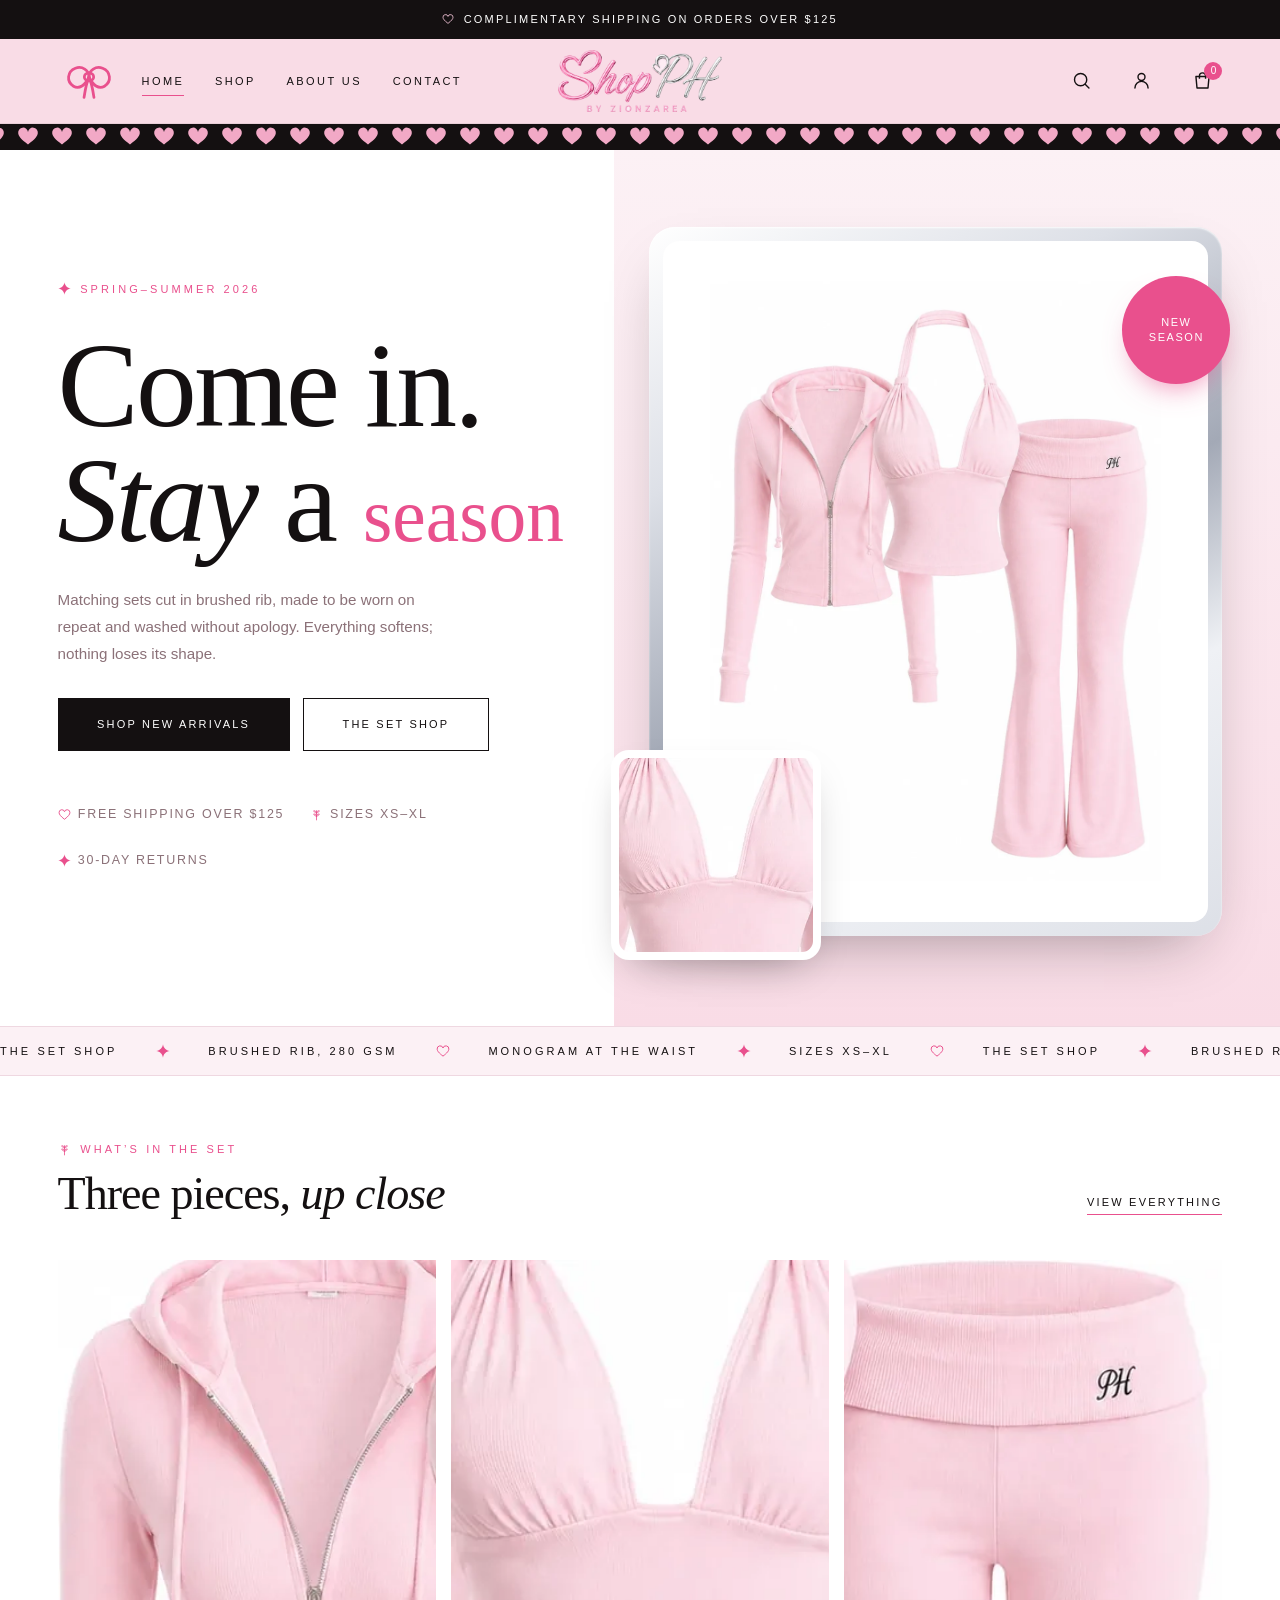
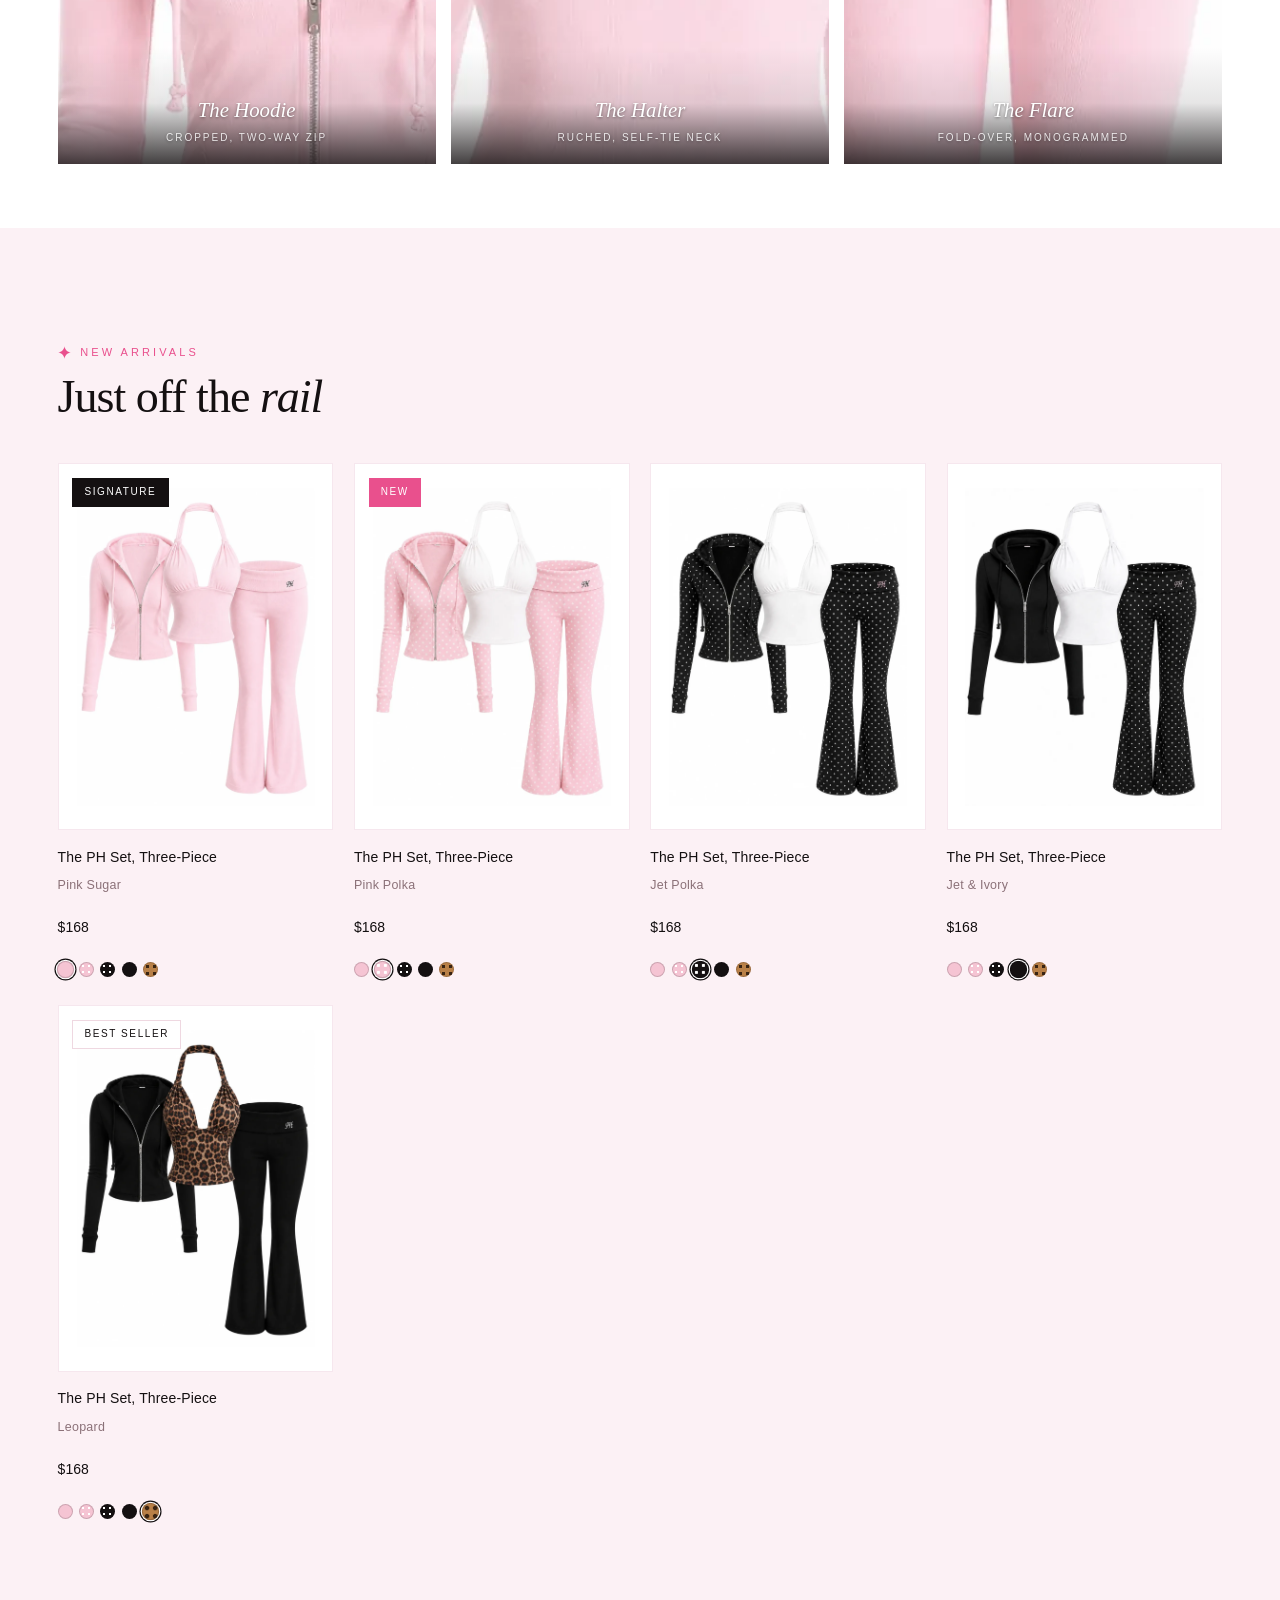
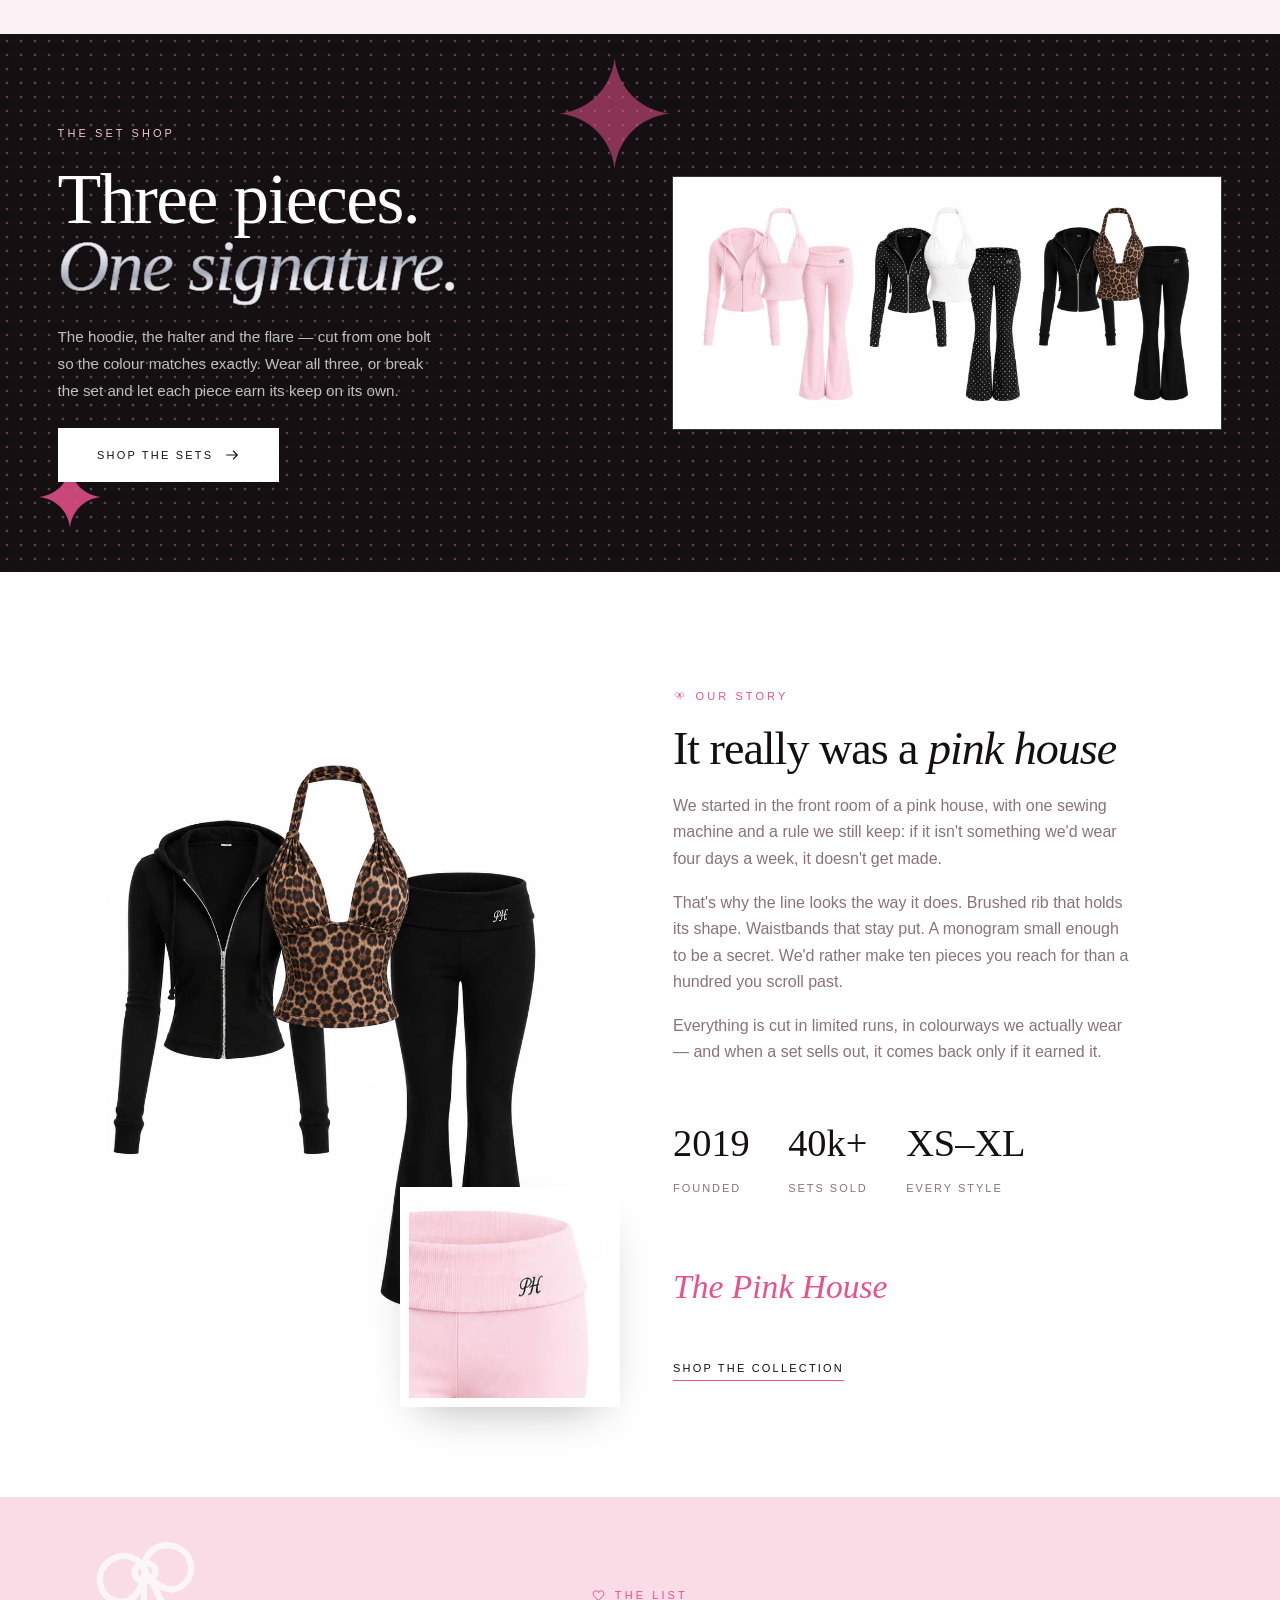
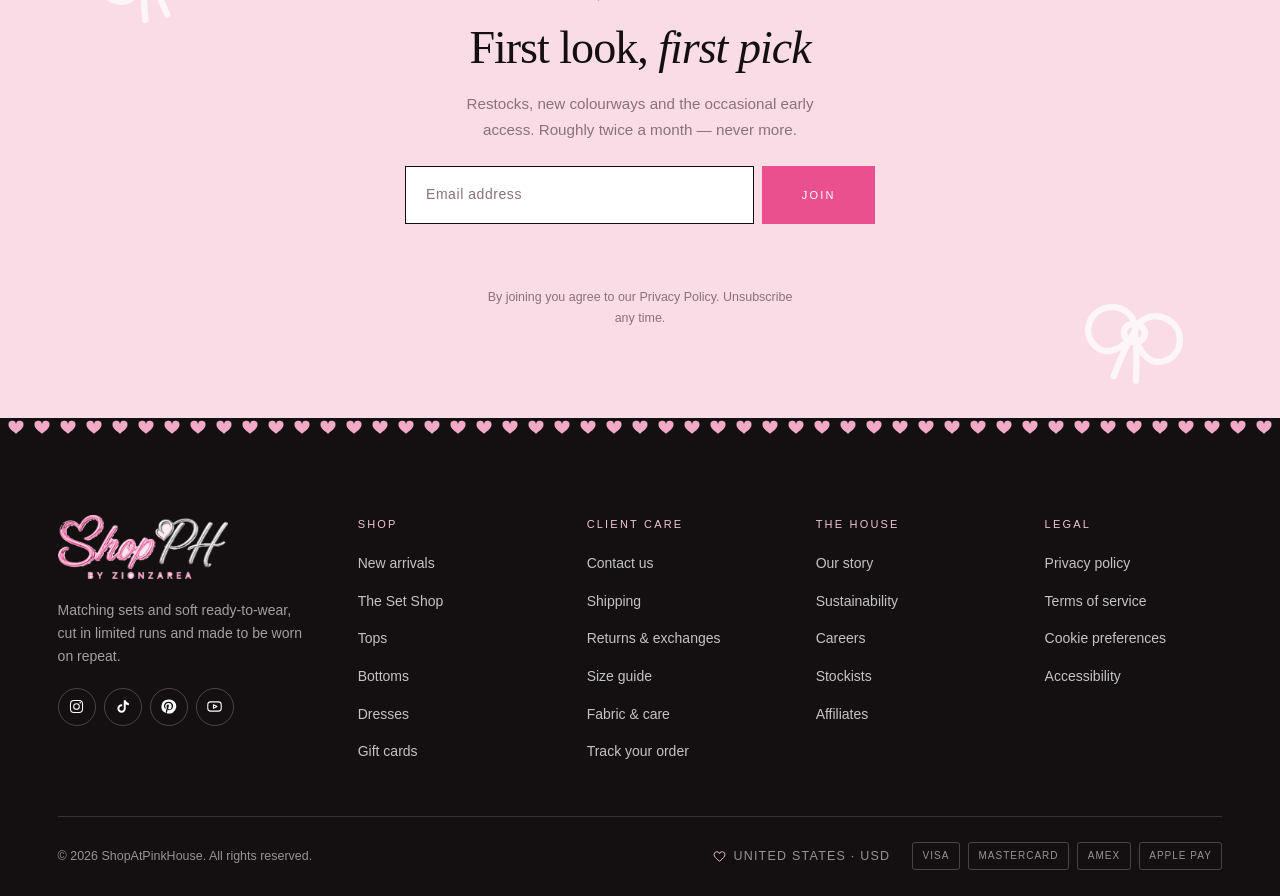
==== commit d239cb35: "Replace placeholder art with the real photography and logo The five studio shots of the three-piece " ====
--- a/index.html
+++ b/index.html
@@ -137,13 +137,11 @@
       <svg width="24" height="24"><use href="#i-menu"/></svg>
     </button>
 
-    <!-- LOGO SLOT · header -------------------------------------------------
-         Swap the src for your logo. Transparent PNG or SVG, at least 600px
-         wide (or 3x the rendered height). Height is capped at ~52px and the
-         width flows, so square or wide lockups both sit correctly. -->
+    <!-- LOGO · header. Background knocked out by tools/prepare_assets.py so
+         the same file works here and on the dark footer. -->
     <a class="brandmark" href="#top" aria-label="ShopAtPinkHouse — home">
-      <img src="assets/img/placeholder/logo-dark.svg" alt="ShopAtPinkHouse"
-           data-slot="logo-header" width="520" height="130">
+      <img src="assets/img/brand/logo.png" alt="ShopAtPinkHouse"
+           data-slot="logo-header" width="900" height="339">
     </a>
 
     <div class="utils">
@@ -214,17 +212,17 @@
       </div>
 
       <div class="hero__media">
-        <!-- HERO IMAGE SLOT · 1400×1750 (4:5 portrait), 2800px wide for retina.
-             Full-bleed lifestyle or campaign shot. Sits inside a chrome bezel. -->
+        <!-- HERO · 4:5. Built from the master shot by tools/prepare_assets.py. -->
         <div class="bezel">
-          <img src="assets/img/placeholder/hero.svg" alt="" data-slot="hero"
-               width="1400" height="1750" fetchpriority="high">
-        </div>
-
-        <!-- HERO INSET SLOT · 700×700 square. Optional detail/crop shot. -->
+          <img src="assets/img/editorial/hero.webp"
+               alt="The PH Set in Pink Sugar — hoodie, halter and flare pant"
+               data-slot="hero" width="1200" height="1500" fetchpriority="high">
+        </div>
+
+        <!-- HERO INSET · 1:1 detail crop of the halter bodice. -->
         <div class="hero__inset">
-          <img src="assets/img/placeholder/hero-inset.svg" alt="" data-slot="hero-inset"
-               width="700" height="700" loading="lazy">
+          <img src="assets/img/editorial/hero-inset.webp" alt=""
+               data-slot="hero-inset" width="700" height="700" loading="lazy">
         </div>
 
         <p class="hero__tag">New<br>season</p>
@@ -251,13 +249,13 @@
     <div class="wrap">
       <div class="shead">
         <div class="shead__text">
-          <p class="eyebrow"><svg class="decal"><use href="#i-sprig"/></svg> Shop by category</p>
-          <h2 class="display shead__title">The whole <em>house</em></h2>
+          <p class="eyebrow"><svg class="decal"><use href="#i-sprig"/></svg> What&rsquo;s in the set</p>
+          <h2 class="display shead__title">Three pieces, <em>up close</em></h2>
         </div>
         <a class="tlink" href="#shop">View everything</a>
       </div>
-      <!-- Rendered from catalog.js -> categories[] -->
-      <div class="cats" data-categories></div>
+      <!-- Rendered from catalog.js -> pieces[] -->
+      <div class="cats cats--pieces" data-pieces></div>
     </div>
   </section>
 
@@ -302,10 +300,11 @@
         </a>
       </div>
 
-      <!-- CAMPAIGN SLOT · 2400×1100 (approx 16:10). Wide editorial/campaign. -->
+      <!-- CAMPAIGN · colourway line-up, composed by tools/prepare_assets.py. -->
       <div class="campaign__media reveal">
-        <img src="assets/img/placeholder/editorial-wide.svg" alt=""
-             data-slot="campaign" width="2400" height="1100" loading="lazy">
+        <img src="assets/img/editorial/campaign.webp"
+             alt="The PH Set in Pink Sugar, Jet Polka and Leopard"
+             data-slot="campaign" width="1800" height="828" loading="lazy">
       </div>
     </div>
   </section>
@@ -316,13 +315,15 @@
   <section class="band story" id="story">
     <div class="wrap story__inner">
       <div class="story__media reveal">
-        <!-- STORY SLOT · 1200×1500 (4:5). Founder, studio or atelier shot. -->
-        <img src="assets/img/placeholder/story.svg" alt="" data-slot="story"
-             width="1200" height="1500" loading="lazy">
-        <!-- STORY INSET SLOT · 760×760 square. Detail, fabric or hands shot. -->
+        <!-- STORY · 4:5. Swap for a founder or studio shot when you have one. -->
+        <img src="assets/img/editorial/story.webp"
+             alt="The PH Set in Leopard" data-slot="story"
+             width="1000" height="1250" loading="lazy">
+        <!-- STORY INSET · 1:1 crop of the PH monogram at the waistband. -->
         <div class="story__inset">
-          <img src="assets/img/placeholder/story-inset.svg" alt="" data-slot="story-inset"
-               width="760" height="760" loading="lazy">
+          <img src="assets/img/editorial/story-inset.webp"
+               alt="PH monogram embroidered at the waistband"
+               data-slot="story-inset" width="700" height="700" loading="lazy">
         </div>
       </div>
 
@@ -360,24 +361,6 @@
     </div>
   </section>
 
-  <!-- ========================================================================
-       PRESS
-       ==================================================================== -->
-  <section class="band band--tight band--powder">
-    <div class="wrap">
-      <p class="eyebrow eyebrow--center" style="margin-bottom:2rem">
-        <svg class="decal"><use href="#i-star"/></svg> As seen in
-      </p>
-      <!-- PRESS LOGO SLOTS · ~190×56, transparent SVG/PNG, max-height 34px. -->
-      <div class="press">
-        <img src="assets/img/placeholder/press-1.svg" alt="" data-slot="press-1" loading="lazy">
-        <img src="assets/img/placeholder/press-2.svg" alt="" data-slot="press-2" loading="lazy">
-        <img src="assets/img/placeholder/press-3.svg" alt="" data-slot="press-3" loading="lazy">
-        <img src="assets/img/placeholder/press-4.svg" alt="" data-slot="press-4" loading="lazy">
-        <img src="assets/img/placeholder/press-5.svg" alt="" data-slot="press-5" loading="lazy">
-      </div>
-    </div>
-  </section>
 
   <!-- ========================================================================
        NEWSLETTER
@@ -418,9 +401,9 @@
   <div class="ribbon ribbon--thin" aria-hidden="true"></div>
   <div class="wrap footer__top">
     <div class="footer__brand">
-      <!-- LOGO SLOT · footer (light version for the dark ground) -->
-      <img src="assets/img/placeholder/logo-light.svg" alt="ShopAtPinkHouse"
-           data-slot="logo-footer" width="520" height="130" loading="lazy">
+      <!-- LOGO · footer (same transparent file; the chrome reads on black) -->
+      <img src="assets/img/brand/logo.png" alt="ShopAtPinkHouse"
+           data-slot="logo-footer" width="900" height="339" loading="lazy">
       <p>Matching sets and soft ready-to-wear, cut in limited runs and made to be worn on repeat.</p>
       <div class="socials">
         <a href="#" aria-label="Instagram"><svg><use href="#i-instagram"/></svg></a>
--- a/assets/css/site.css
+++ b/assets/css/site.css
@@ -283,7 +283,7 @@
    DROP YOUR LOGO HERE. The slot is height-constrained and width-auto, so both
    a square lockup and a wide wordmark sit correctly without layout changes. */
 .brandmark { display: block; justify-self: center; }
-.brandmark img { height: clamp(36px, 4.4vw, 52px); width: auto; }
+.brandmark img { height: clamp(42px, 5vw, 62px); width: auto; }
 
 .utils {
   display: flex;
@@ -499,6 +499,7 @@
   grid-template-columns: repeat(6, minmax(0, 1fr));
   gap: clamp(0.6rem, 1.2vw, 1.1rem);
 }
+.cats--pieces { grid-template-columns: repeat(3, minmax(0, 1fr)); }
 .cat { position: relative; display: block; overflow: hidden; background: var(--powder); }
 .cat img {
   width: 100%; aspect-ratio: 3 / 4; object-fit: cover;
@@ -507,10 +508,14 @@
 .cat:hover img { transform: scale(1.045); }
 .cat__label {
   position: absolute; left: 0; right: 0; bottom: 0;
-  padding: 2.5rem 1rem 1rem;
-  background: linear-gradient(transparent, rgba(20, 16, 17, 0.55));
+  padding: 3.5rem 1rem 1.1rem;
+  /* the crops are pale garments on white, so the scrim has to do real work
+     for the caption to stay legible */
+  background: linear-gradient(transparent 8%,
+              rgba(20, 16, 17, 0.10) 52%, rgba(20, 16, 17, 0.80));
   color: var(--white);
   text-align: center;
+  text-shadow: 0 1px 3px rgba(20, 16, 17, 0.45);
 }
 .cat__label strong {
   display: block;
@@ -617,6 +622,12 @@
 
 .card__body { display: grid; gap: 0.4rem; padding-top: 0.95rem; }
 .card__name { margin: 0; font-size: var(--t-sm); font-weight: 400; letter-spacing: 0.01em; }
+.card__color {
+  margin: 0;
+  font-size: var(--t-xs);
+  color: var(--muted);
+  letter-spacing: 0.02em;
+}
 .card__price {
   display: flex; align-items: baseline; gap: 0.5rem;
   font-size: var(--t-sm); font-variant-numeric: tabular-nums;
@@ -682,7 +693,9 @@
 .campaign .lede { color: rgba(255, 255, 255, 0.72); }
 .campaign .eyebrow { color: var(--petal); }
 .campaign__media img {
-  width: 100%; aspect-ratio: 16 / 10; object-fit: cover;
+  /* composed at its own ratio by prepare_assets.py — forcing a crop here
+     would cut the outer colourways out of the line-up */
+  width: 100%; height: auto;
   border: 1px solid rgba(255, 255, 255, 0.16);
 }
 .campaign__star {
@@ -743,15 +756,6 @@
 }
 
 /* ============================================================================
-   PRESS
-   ========================================================================== */
-.press {
-  display: flex; flex-wrap: wrap; align-items: center;
-  justify-content: center; gap: clamp(1.5rem, 5vw, 4.5rem);
-}
-.press img { height: 34px; width: auto; opacity: 0.6; }
-
-/* ============================================================================
    NEWSLETTER
    ========================================================================== */
 .signup {
@@ -797,7 +801,7 @@
   padding-block: clamp(3.5rem, 6vw, 5.5rem) clamp(2.5rem, 4vw, 3.5rem);
 }
 .footer__brand { display: grid; gap: 1.25rem; justify-items: start; align-content: start; }
-.footer__brand img { height: 54px; width: auto; }
+.footer__brand img { height: 64px; width: auto; }
 .footer__brand p { margin: 0; max-width: 32ch; color: rgba(255, 255, 255, 0.6); font-size: var(--t-sm); }
 
 .socials { display: flex; gap: 0.5rem; }
@@ -995,6 +999,7 @@
 @media (max-width: 1180px) {
   .cats { grid-template-columns: repeat(3, minmax(0, 1fr)); }
   .grid { grid-template-columns: repeat(3, minmax(0, 1fr)); }
+  .grid { grid-template-columns: repeat(3, minmax(0, 1fr)); }
   .footer__top { grid-template-columns: repeat(3, minmax(0, 1fr)); }
   .footer__brand { grid-column: 1 / -1; }
 }
@@ -1015,7 +1020,7 @@
 }
 
 @media (max-width: 640px) {
-  .cats { grid-template-columns: repeat(2, minmax(0, 1fr)); }
+  .cats, .cats--pieces { grid-template-columns: repeat(2, minmax(0, 1fr)); }
   .grid { grid-template-columns: repeat(2, minmax(0, 1fr)); }
   .footer__top { grid-template-columns: repeat(2, minmax(0, 1fr)); }
   .card__quick { opacity: 1; transform: none; padding: 0.7rem; }
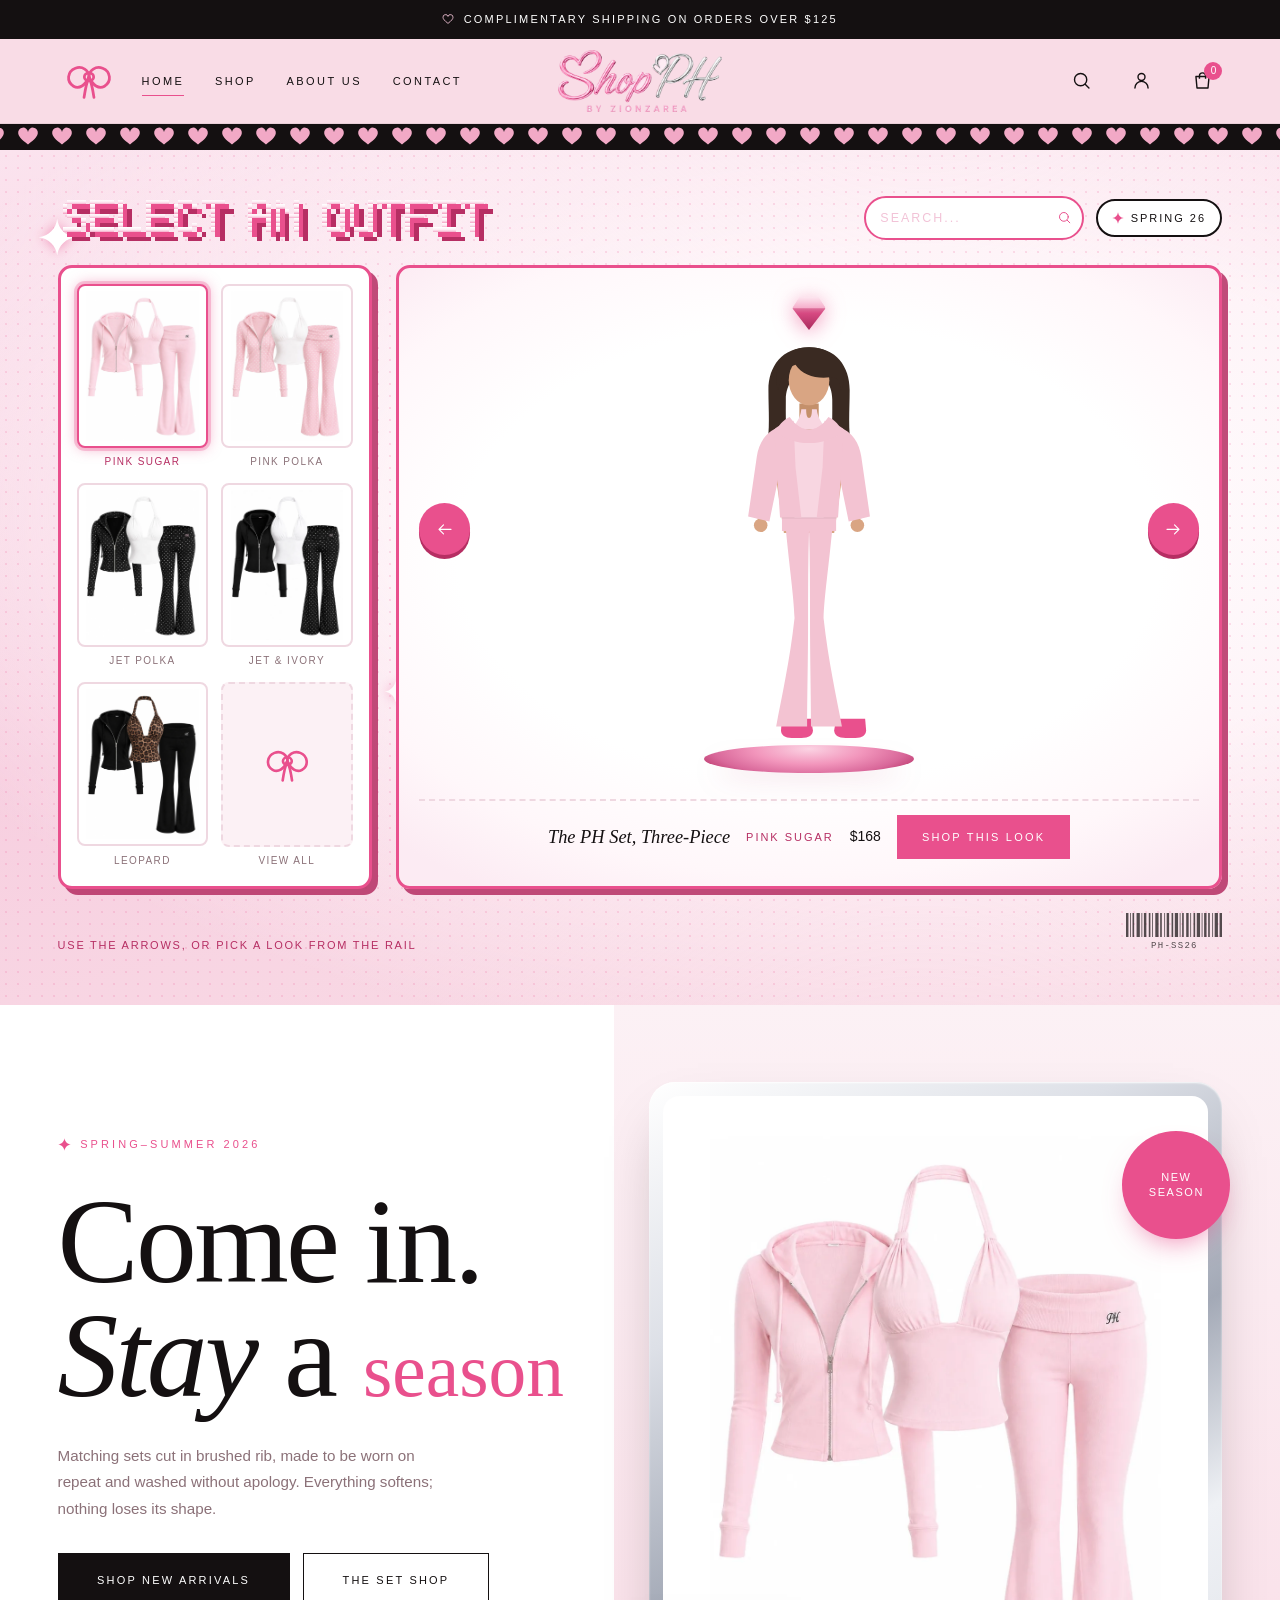
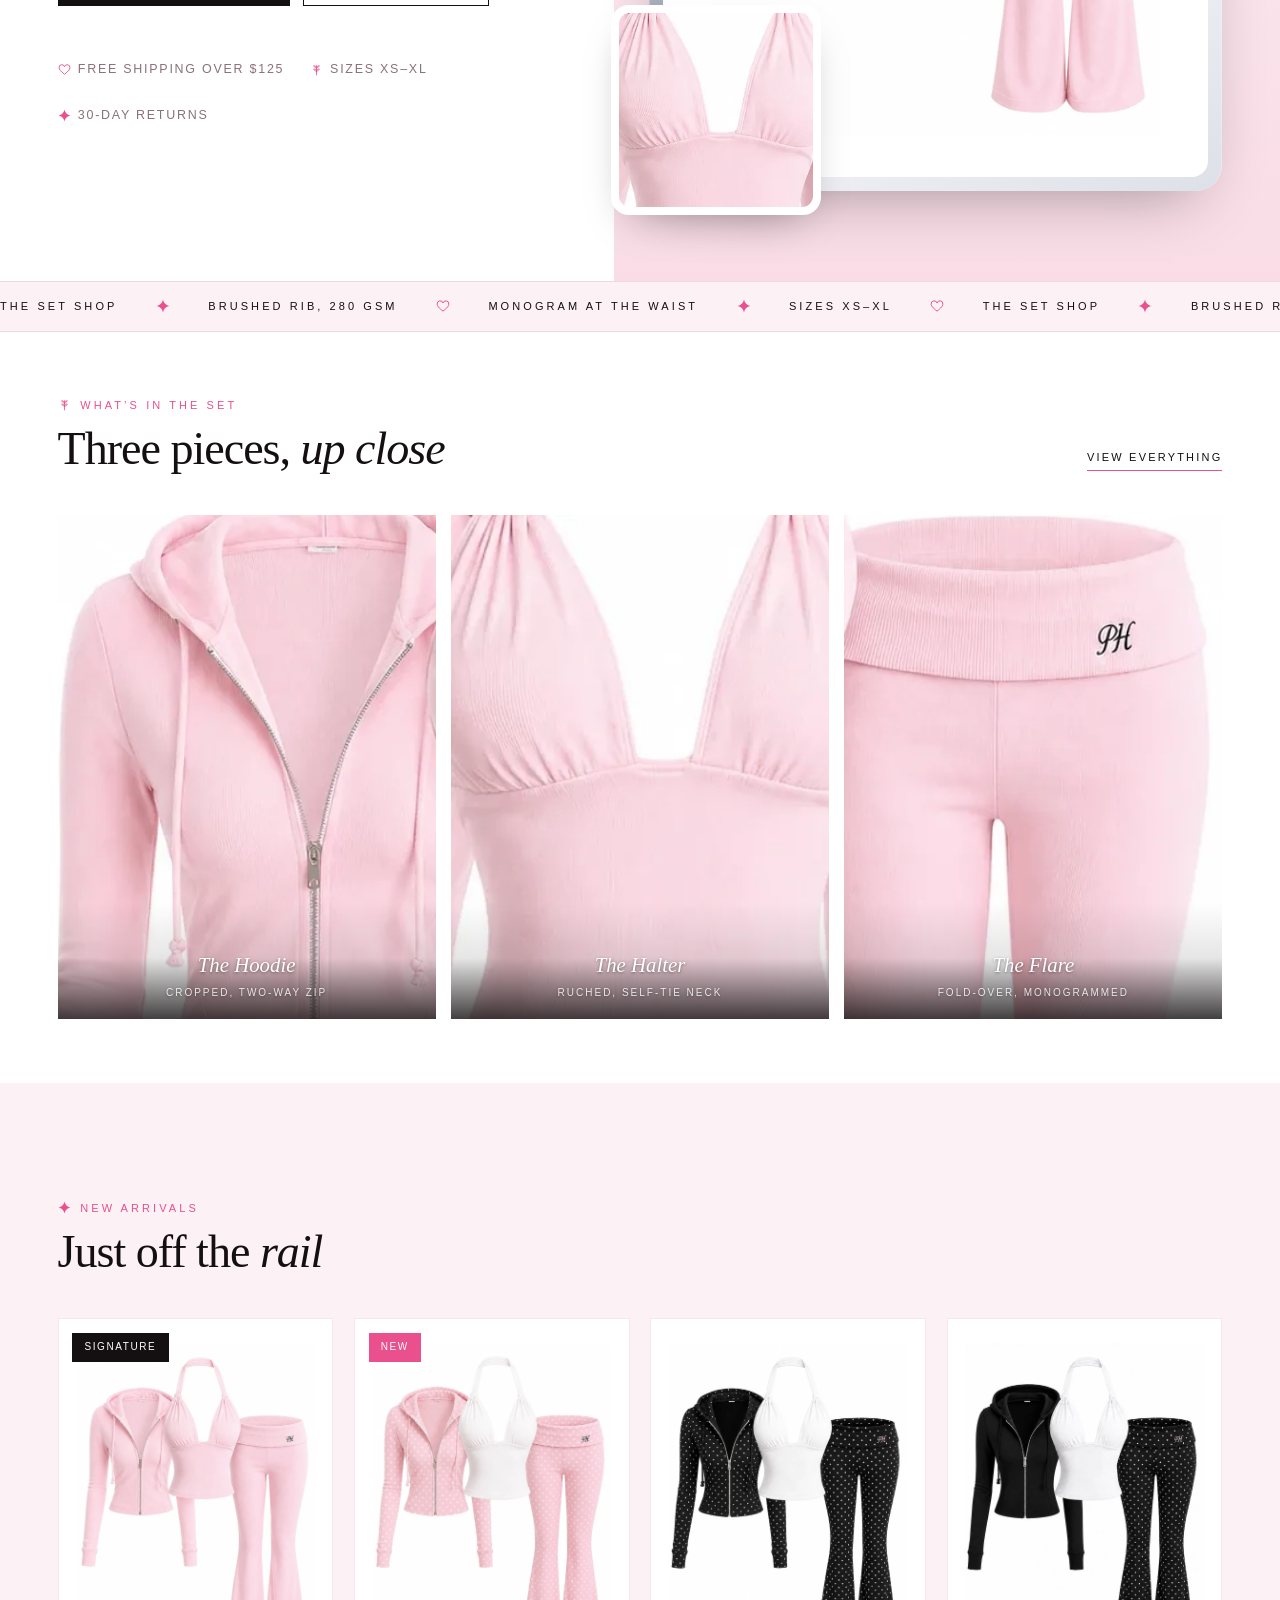
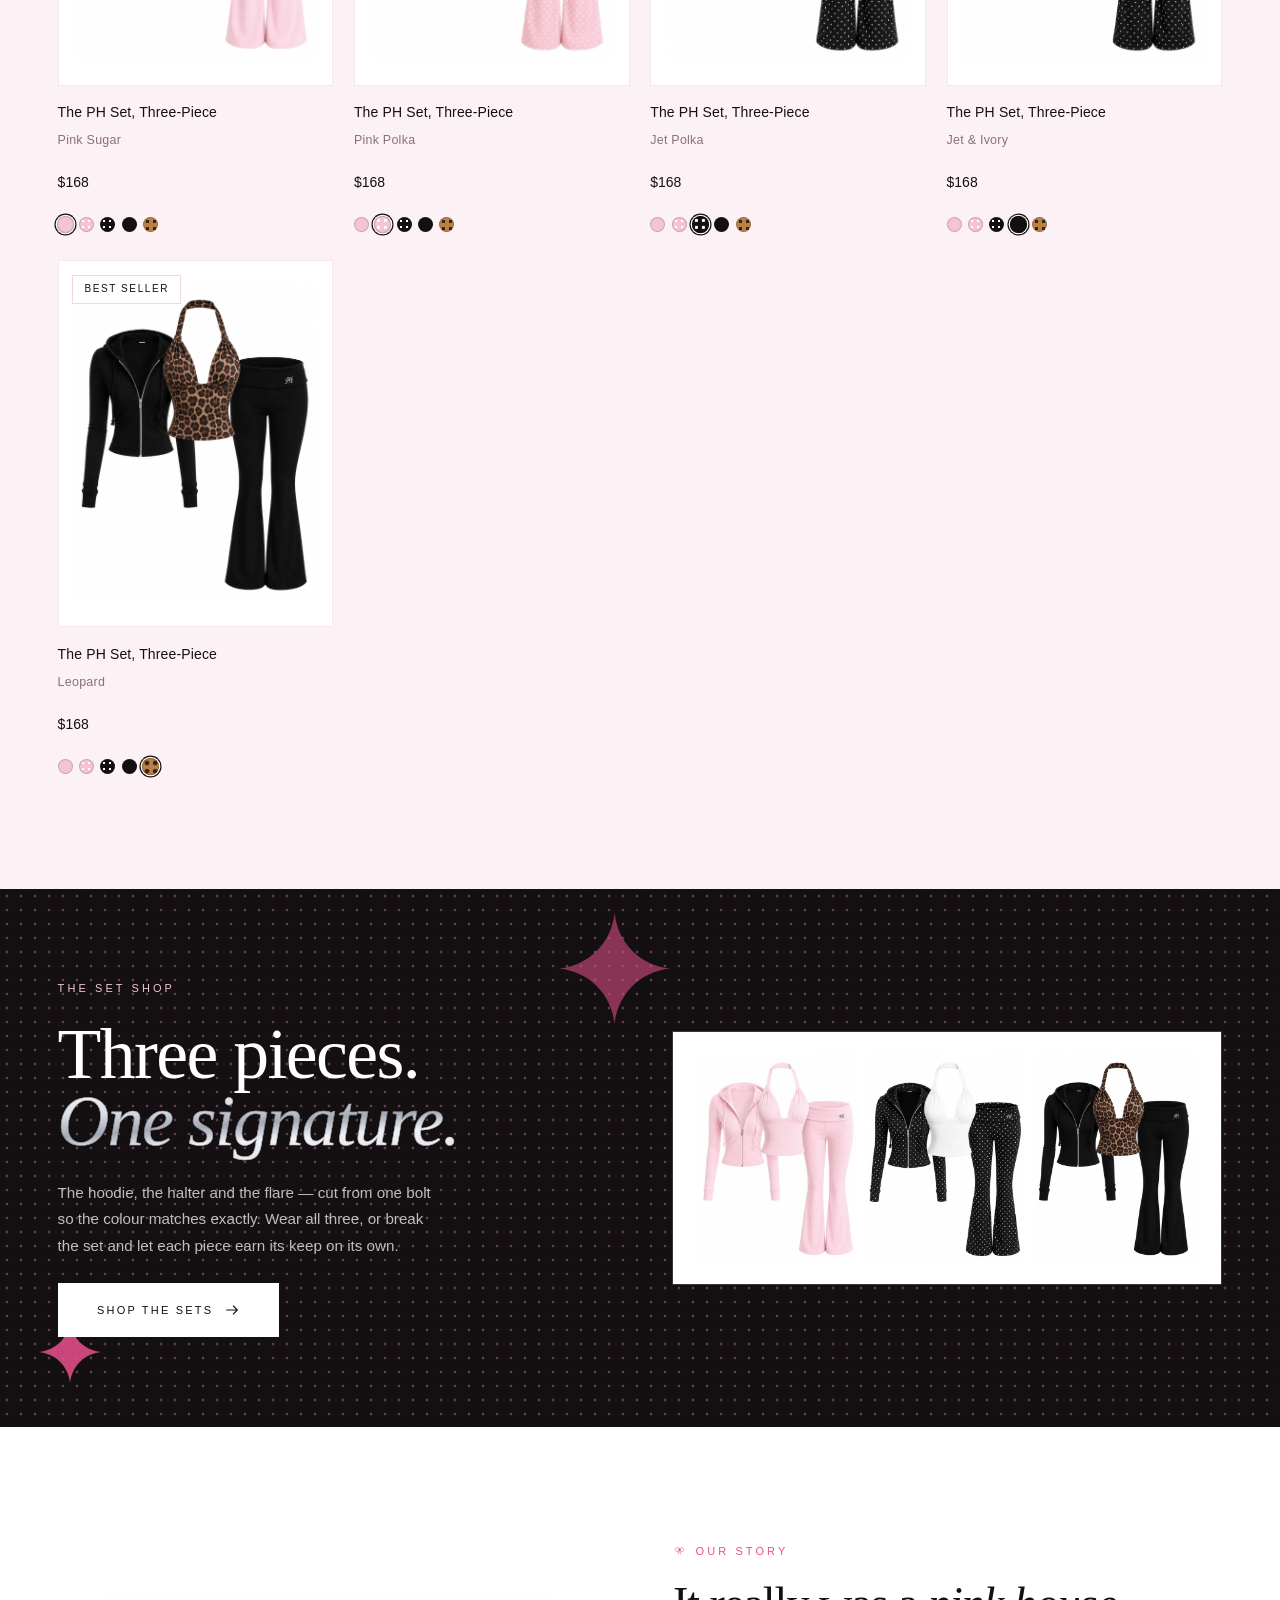
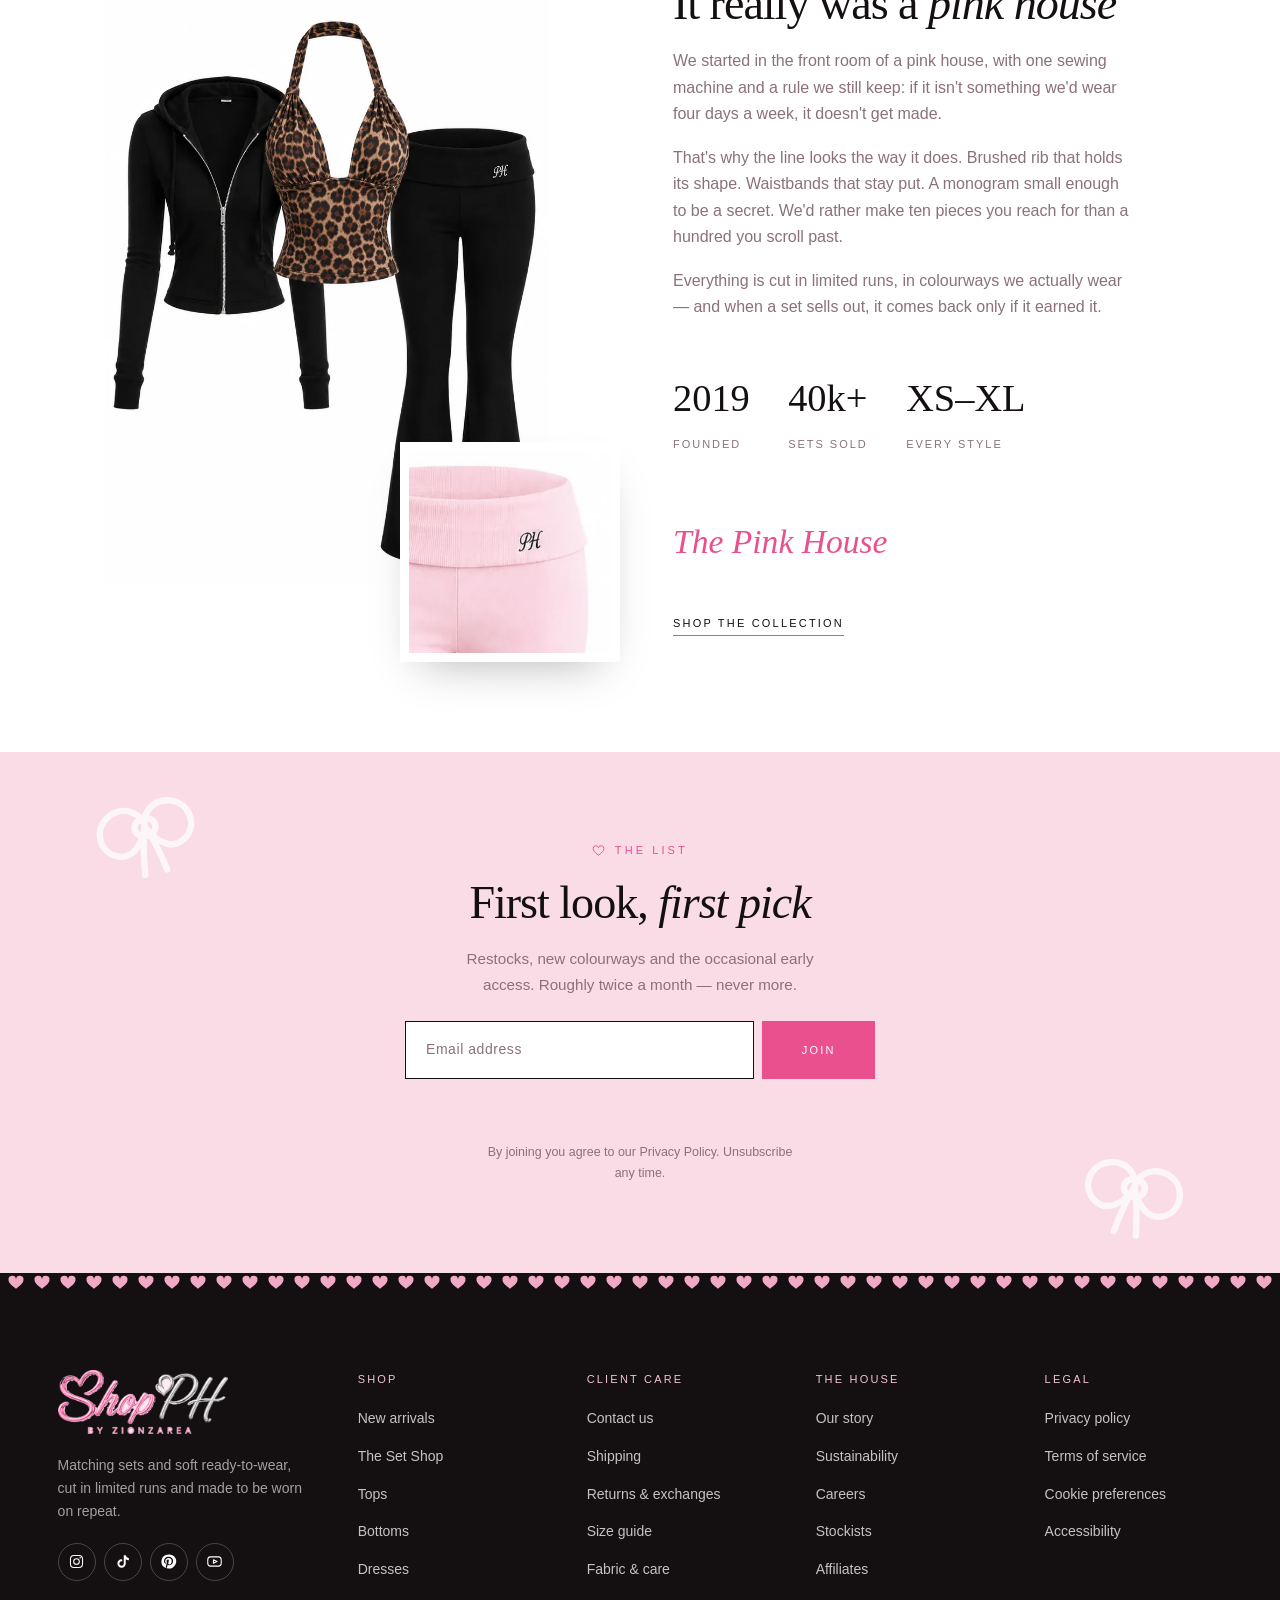
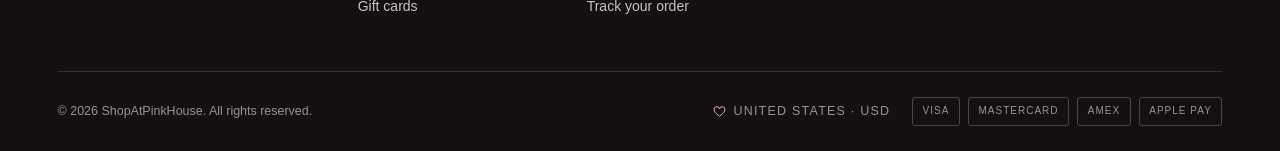
==== commit 58e4221b: "Add the outfit selector to the top of the page A Y2K game-menu panel built from the supplied referen" ====
--- a/index.html
+++ b/index.html
@@ -179,6 +179,171 @@
   <span id="top"></span>
 
   <!-- ========================================================================
+       DRESSING ROOM — the outfit selector.
+       A Y2K game-menu moment: pick a colourway on the left, it dresses the
+       stage on the right. Rendered from the same catalog data as the grid,
+       so it never drifts out of step with what is actually stocked.
+       ==================================================================== -->
+  <section class="dressing" id="dressing">
+    <div class="dressing__dots" aria-hidden="true"></div>
+    <svg class="dressing__spark dressing__spark--a" viewBox="0 0 100 100" aria-hidden="true"><use href="#i-star"/></svg>
+    <svg class="dressing__spark dressing__spark--b" viewBox="0 0 100 100" aria-hidden="true"><use href="#i-star"/></svg>
+    <svg class="dressing__spark dressing__spark--c" viewBox="0 0 100 100" aria-hidden="true"><use href="#i-star"/></svg>
+
+    <div class="wrap dressing__inner">
+
+      <div class="dressing__head">
+        <!-- Pixel lettering is drawn from a 5x7 bitmap font in site.js, so it
+             stays crisp at any size without loading a webfont. -->
+        <h2 class="pixel" data-pixel="SELECT AN OUTFIT">
+          <span class="sr-only">Select an outfit</span>
+        </h2>
+
+        <div class="dressing__tools">
+          <label class="sr-only" for="look-search">Search colourways</label>
+          <div class="searchbox">
+            <input id="look-search" type="search" placeholder="SEARCH..."
+                   autocomplete="off" data-look-search>
+            <svg aria-hidden="true"><use href="#i-search"/></svg>
+          </div>
+          <p class="chip" aria-hidden="true">
+            <svg class="decal"><use href="#i-star"/></svg> Spring 26
+          </p>
+        </div>
+      </div>
+
+      <div class="dressing__body">
+        <!-- left: the rail of selectable looks -->
+        <div class="picker">
+          <div class="looks" data-looks role="group" aria-label="Choose a colourway"></div>
+          <p class="looks__none" data-looks-none hidden>No colourway by that name.</p>
+        </div>
+
+        <!-- right: the stage -->
+        <div class="stage">
+          <button class="stage__arrow stage__arrow--prev" type="button"
+                  data-look-step="-1" aria-label="Previous colourway">
+            <svg viewBox="0 0 24 24" aria-hidden="true"><use href="#i-arrow"/></svg>
+          </button>
+
+          <div class="stage__screen">
+            <span class="stage__gem" aria-hidden="true">
+              <svg viewBox="0 0 40 44">
+                <path d="M9 2h22l9 14-20 26L0 16Z" fill="url(#gemGrad)"/>
+                <path d="M9 2h22l9 14H0Z" fill="#FFFFFF" opacity=".38"/>
+                <path d="M0 16h40l-20 26Z" fill="#000000" opacity=".08"/>
+              </svg>
+            </span>
+            <!-- The figure is an ILLUSTRATION, not photography. It exists so the
+                 panel reads as a dress-up game and so each colourway can be
+                 seen worn. The moment you have real model shots, set `model`
+                 on the colourway in catalog.js and the photo replaces her
+                 automatically — see renderStage() in site.js. -->
+            <svg class="croquis" data-croquis viewBox="0 0 240 450" role="img"
+                 aria-label="Illustration of the set worn">
+              <defs>
+                <pattern id="ph-polka" width="15" height="15" patternUnits="userSpaceOnUse">
+                  <rect data-polka-base width="15" height="15" fill="#F3C3D2"/>
+                  <circle data-polka-dot cx="4" cy="4" r="2.2" fill="#FFFFFF"/>
+                  <circle data-polka-dot cx="11.5" cy="11.5" r="2.2" fill="#FFFFFF"/>
+                </pattern>
+                <pattern id="ph-leopard" width="30" height="30" patternUnits="userSpaceOnUse">
+                  <rect width="30" height="30" fill="#C79763"/>
+                  <path d="M5 6c4-3 9 0 8 4s-8 3-9-1Z" fill="#4A3117"/>
+                  <path d="M19 3c4-1 7 2 6 5s-6 2-7-1Z" fill="#4A3117"/>
+                  <path d="M11 18c4-3 9 0 8 4s-8 3-9-1Z" fill="#4A3117"/>
+                  <path d="M24 20c3-1 6 2 5 5s-6 1-6-2Z" fill="#4A3117"/>
+                </pattern>
+              </defs>
+
+              <!-- hair, behind -->
+              <path class="cq-hair" d="M120 20c-28 0-42 20-42 44 0 22 2 40-2 62 9 5 18 7 25 7-6-24-5-45-5-59 0-17 10-28 24-28s24 11 24 28c0 14 1 35-5 59 7 0 16-2 25-7-4-22-2-40-2-62 0-24-14-44-42-44Z"/>
+
+              <!-- legs: only the shoes show; the flare covers waist to ankle -->
+              <path class="cq-shoe" d="M92 404h30l2 12c0 5-4 8-12 8h-10c-7 0-11-3-11-8Z"/>
+              <path class="cq-shoe" d="M148 404h30l1 12c0 5-4 8-11 8h-10c-8 0-12-3-12-8Z"/>
+
+              <!-- torso and arms -->
+              <path class="cq-skin" d="M92 104h56l6 52-8 56H94l-8-56Z"/>
+              <path class="cq-skin" d="M92 104c-13 5-19 16-21 29l-8 63 13 3 12-64Z"/>
+              <path class="cq-skin" d="M148 104c13 5 19 16 21 29l8 63-13 3-12-64Z"/>
+              <circle class="cq-skin" cx="70" cy="204" r="7"/>
+              <circle class="cq-skin" cx="170" cy="204" r="7"/>
+
+              <!-- neck and head -->
+              <path class="cq-shade" d="M110 78h20v20c0 6-4 9-10 9s-10-3-10-9Z"/>
+              <ellipse class="cq-skin" cx="120" cy="54" rx="21" ry="26"/>
+              <path class="cq-hair" d="M120 20c-21 0-33 13-34 31 0 6 1 11 2 14 3-15 9-24 18-27 7 11 22 15 36 13 7-1 10 5 11 14 2-3 3-8 3-14-1-18-15-31-36-31Z"/>
+
+              <!-- flare pant: legs meet at the hip, flare from the knee -->
+              <path data-cq-pants d="M96 208C100 250 104 275 105 300C100 345 92 380 86 412L118 412C118 380 119 345 119 300C119 270 119 240 120 208Z"/>
+              <path data-cq-pants d="M144 208C140 250 136 275 135 300C140 345 148 380 154 412L122 412C122 380 121 345 121 300C121 270 121 240 120 208Z"/>
+              <path data-cq-pants d="M92 190h56v20H92Z"/>
+              <path d="M92 190h56v7H92Z" fill="#000" opacity=".08"/>
+
+              <!-- halter -->
+              <path data-cq-halter d="M112 84c-1 9-5 15-11 20l5 7c5-4 10-6 14-6s9 2 14 6l5-7c-6-5-10-11-11-20h-5c0 6-1 9-3 9s-3-3-3-9Z"/>
+              <path data-cq-halter d="M100 118c7-6 14-9 20-9s13 3 20 9l-2 44c0 12-1 24-3 34h-30c-2-10-3-22-3-34Z"/>
+
+              <!-- cropped zip hoodie, worn open -->
+              <path data-cq-hoodie d="M90 102c-15 5-22 17-24 31l-9 62 22 5 13-63Z"/>
+              <path data-cq-hoodie d="M150 102c15 5 22 17 24 31l9 62-22 5-13-63Z"/>
+              <path data-cq-hoodie d="M104 96c-9 2-16 5-20 9l6 91h22l-6-52Z"/>
+              <path data-cq-hoodie d="M136 96c9 2 16 5 20 9l-6 91h-22l6-52Z"/>
+              <path data-cq-hoodie d="M100 92c6 9 14 13 20 13s14-4 20-13c7 3 12 9 14 16-9 7-21 11-34 11s-25-4-34-11c2-7 7-13 14-16Z"/>
+            </svg>
+            <!-- shown instead of the illustration once real model photography
+                 is supplied on a colourway -->
+            <img class="stage__img" data-stage-img alt="" hidden>
+            <span class="stage__podium" aria-hidden="true"></span>
+          </div>
+
+          <button class="stage__arrow stage__arrow--next" type="button"
+                  data-look-step="1" aria-label="Next colourway">
+            <svg viewBox="0 0 24 24" aria-hidden="true"><use href="#i-arrow"/></svg>
+          </button>
+
+          <div class="stage__meta" data-stage-meta aria-live="polite"></div>
+        </div>
+      </div>
+
+      <div class="dressing__foot">
+        <p class="dressing__hint">Use the arrows, or pick a look from the rail</p>
+        <span class="barcode" aria-hidden="true">
+          <svg viewBox="0 0 118 30" preserveAspectRatio="none">
+            <g fill="#141011">
+              <rect x="0" y="0" width="3" height="30"/><rect x="5" y="0" width="1" height="30"/>
+              <rect x="8" y="0" width="2" height="30"/><rect x="13" y="0" width="4" height="30"/>
+              <rect x="19" y="0" width="1" height="30"/><rect x="22" y="0" width="3" height="30"/>
+              <rect x="28" y="0" width="2" height="30"/><rect x="32" y="0" width="1" height="30"/>
+              <rect x="36" y="0" width="4" height="30"/><rect x="42" y="0" width="2" height="30"/>
+              <rect x="47" y="0" width="1" height="30"/><rect x="50" y="0" width="3" height="30"/>
+              <rect x="56" y="0" width="2" height="30"/><rect x="60" y="0" width="4" height="30"/>
+              <rect x="66" y="0" width="1" height="30"/><rect x="69" y="0" width="2" height="30"/>
+              <rect x="74" y="0" width="3" height="30"/><rect x="79" y="0" width="1" height="30"/>
+              <rect x="83" y="0" width="2" height="30"/><rect x="87" y="0" width="4" height="30"/>
+              <rect x="93" y="0" width="1" height="30"/><rect x="96" y="0" width="3" height="30"/>
+              <rect x="101" y="0" width="2" height="30"/><rect x="106" y="0" width="1" height="30"/>
+              <rect x="109" y="0" width="4" height="30"/><rect x="115" y="0" width="3" height="30"/>
+            </g>
+          </svg>
+          <span>PH-SS26</span>
+        </span>
+      </div>
+    </div>
+
+    <svg width="0" height="0" aria-hidden="true">
+      <defs>
+        <linearGradient id="gemGrad" x1="0" y1="0" x2="0" y2="1">
+          <stop offset="0" stop-color="#FBD9E7"/>
+          <stop offset=".5" stop-color="#E9508D"/>
+          <stop offset="1" stop-color="#B62E63"/>
+        </linearGradient>
+      </defs>
+    </svg>
+  </section>
+
+  <!-- ========================================================================
        HERO
        ==================================================================== -->
   <section class="hero">
--- a/assets/css/site.css
+++ b/assets/css/site.css
@@ -346,6 +346,300 @@
   font-family: var(--f-display); font-size: 1.5rem; font-style: italic;
 }
 
+
+/* ============================================================================
+   DRESSING ROOM — the outfit selector
+   --------------------------------------------------------------------------
+   The one loud moment on the page: a Y2K game menu. Everything after it stays
+   quiet, which is what lets this land instead of reading as noise.
+   ========================================================================== */
+.dressing {
+  position: relative;
+  overflow: hidden;
+  background:
+    radial-gradient(120% 90% at 72% 42%, #FFFFFF 0%, #FEF4F8 34%, transparent 72%),
+    linear-gradient(168deg, #FBE3EE 0%, #F7CFE0 55%, #F9DCE6 100%);
+  padding-block: clamp(1.75rem, 3.5vw, 3rem) clamp(2rem, 4vw, 3.25rem);
+}
+.dressing__dots {
+  position: absolute; inset: 0;
+  background-image: radial-gradient(rgba(233, 80, 141, 0.16) 1.3px, transparent 1.4px);
+  background-size: 12px 12px;
+  pointer-events: none;
+}
+.dressing__spark {
+  position: absolute; color: var(--white); pointer-events: none;
+  filter: drop-shadow(0 0 6px rgba(233, 80, 141, 0.55));
+}
+.dressing__spark--a { top: 8%;  left: 3%;   width: clamp(26px, 3vw, 44px); }
+.dressing__spark--b { top: 62%; left: 30%;  width: clamp(16px, 1.8vw, 26px); opacity: .8; }
+.dressing__spark--c { top: 16%; right: 6%;  width: clamp(20px, 2.2vw, 34px); opacity: .9; }
+@media (prefers-reduced-motion: no-preference) {
+  .dressing__spark { animation: twinkle 3.4s ease-in-out infinite; }
+  .dressing__spark--b { animation-delay: -1.1s; }
+  .dressing__spark--c { animation-delay: -2.2s; }
+}
+@keyframes twinkle {
+  0%, 100% { transform: scale(1) rotate(0deg);    opacity: .55; }
+  50%      { transform: scale(1.22) rotate(18deg); opacity: 1; }
+}
+
+.dressing__inner { position: relative; display: grid; gap: clamp(1rem, 2vw, 1.5rem); }
+
+.dressing__head {
+  display: flex; align-items: center; justify-content: space-between;
+  flex-wrap: wrap; gap: 1rem;
+}
+
+/* ---- pixel banner --------------------------------------------------------- */
+.pixel { margin: 0; line-height: 0; }
+.pixel__svg {
+  width: clamp(230px, 34vw, 470px);
+  height: auto;
+  overflow: visible;
+}
+
+.dressing__tools { display: flex; align-items: center; gap: 0.75rem; }
+
+.searchbox { position: relative; display: flex; align-items: center; }
+.searchbox input {
+  width: clamp(150px, 20vw, 220px);
+  padding: 0.6rem 2.2rem 0.6rem 0.9rem;
+  border: 2px solid var(--pink);
+  border-radius: 999px;
+  background: var(--white);
+  color: var(--jet);
+  font-size: var(--t-xs);
+  letter-spacing: 0.14em;
+  text-transform: uppercase;
+}
+.searchbox input::placeholder { color: var(--petal); letter-spacing: 0.16em; }
+.searchbox input::-webkit-search-cancel-button { -webkit-appearance: none; }
+.searchbox svg {
+  position: absolute; right: 0.75rem;
+  width: 15px; height: 15px; color: var(--pink); pointer-events: none;
+}
+
+.chip {
+  margin: 0;
+  display: flex; align-items: center; gap: 0.4rem;
+  padding: 0.5rem 0.9rem;
+  border: 2px solid var(--jet);
+  border-radius: 999px;
+  background: var(--white);
+  font-size: var(--t-label);
+  letter-spacing: 0.18em;
+  text-transform: uppercase;
+}
+.chip .decal { width: 12px; height: 12px; color: var(--pink); }
+
+/* ---- the two panels ------------------------------------------------------- */
+.dressing__body {
+  display: grid;
+  grid-template-columns: minmax(0, 0.38fr) minmax(0, 1fr);
+  gap: clamp(0.9rem, 2vw, 1.5rem);
+  align-items: stretch;
+}
+
+/* sticker-style frame shared by both panels */
+.picker, .stage {
+  position: relative;
+  border: 3px solid var(--pink);
+  border-radius: 14px;
+  background: var(--white);
+  box-shadow: 6px 6px 0 rgba(182, 46, 99, 0.85);
+}
+
+.picker { padding: clamp(0.7rem, 1.4vw, 1rem); }
+
+.looks {
+  display: grid;
+  grid-template-columns: repeat(2, minmax(0, 1fr));
+  gap: clamp(0.5rem, 1vw, 0.8rem);
+}
+.looks__none {
+  margin: 1rem 0 0; text-align: center;
+  font-size: var(--t-xs); color: var(--muted);
+}
+
+.look {
+  display: grid; gap: 0.4rem; padding: 0; text-align: center;
+}
+.look[hidden] { display: none; }
+
+.look__frame {
+  display: block; position: relative;
+  border: 2px solid var(--line);
+  border-radius: 8px;
+  background: var(--white);
+  overflow: hidden;
+  transition: border-color 0.25s var(--ease), box-shadow 0.25s var(--ease),
+              transform 0.25s var(--ease);
+}
+.look__frame img {
+  width: 100%; aspect-ratio: 4 / 5; object-fit: contain;
+  padding: 0.3rem;
+}
+.look:hover .look__frame { border-color: var(--petal); transform: translateY(-2px); }
+.look[aria-pressed="true"] .look__frame {
+  border-color: var(--pink);
+  box-shadow: 0 0 0 3px rgba(233, 80, 141, 0.28), 0 0 14px rgba(233, 80, 141, 0.5);
+}
+
+.look__name {
+  font-size: 0.625rem; letter-spacing: 0.14em; text-transform: uppercase;
+  color: var(--muted);
+}
+.look[aria-pressed="true"] .look__name { color: var(--pink-deep); }
+
+.look__frame--all {
+  display: grid; place-items: center;
+  aspect-ratio: 4 / 5;
+  background: var(--powder);
+  border-style: dashed;
+}
+.look__frame--all svg { width: 46%; color: var(--pink); }
+
+/* ---- stage ---------------------------------------------------------------- */
+.stage {
+  display: grid;
+  grid-template-columns: auto minmax(0, 1fr) auto;
+  grid-template-areas: "prev screen next" "meta meta meta";
+  align-items: center;
+  gap: clamp(0.4rem, 1vw, 0.9rem);
+  padding: clamp(0.8rem, 1.6vw, 1.4rem);
+  /* The photography is studio-on-white, so the stage is white too — that is
+     what makes the shots read as cut out instead of as pasted rectangles.
+     The pink comes from the frame, the podium and the arrows. */
+  background:
+    radial-gradient(74% 64% at 50% 46%,
+      #FFFFFF 0%, #FFFFFF 58%, #FFF7FA 82%, #FCEBF3 100%);
+}
+
+.stage__arrow {
+  grid-area: prev;
+  display: grid; place-items: center;
+  width: clamp(38px, 4vw, 52px); height: clamp(38px, 4vw, 52px);
+  border-radius: 50%;
+  background: var(--pink);
+  color: var(--white);
+  box-shadow: 0 4px 0 var(--pink-deep);
+  transition: transform 0.2s var(--ease), background 0.25s var(--ease);
+}
+.stage__arrow--next { grid-area: next; }
+.stage__arrow--prev svg { transform: rotate(180deg); }
+.stage__arrow svg { width: 46%; height: 46%; }
+.stage__arrow:hover { background: var(--pink-deep); transform: translateY(-2px); }
+.stage__arrow:active { transform: translateY(2px); box-shadow: 0 1px 0 var(--pink-deep); }
+
+.stage__screen {
+  grid-area: screen;
+  position: relative;
+  display: grid; place-items: end center;
+  min-height: clamp(330px, 34vw, 490px);
+  padding-top: clamp(1.5rem, 2.6vw, 2.4rem);
+}
+
+.stage__gem {
+  position: absolute; top: 0; left: 50%;
+  transform: translateX(-50%);
+  width: clamp(24px, 2.6vw, 36px);
+  filter: drop-shadow(0 4px 10px rgba(233, 80, 141, 0.55));
+}
+@media (prefers-reduced-motion: no-preference) {
+  .stage__gem { animation: bob 2.6s ease-in-out infinite; }
+}
+@keyframes bob {
+  0%, 100% { transform: translate(-50%, 0); }
+  50%      { transform: translate(-50%, -9px); }
+}
+
+/* ---- the illustrated figure -----------------------------------------------
+   Flat vector, faceless — a croquis, the way a lookbook sketch is drawn. Skin
+   and hair are tokens so they are trivial to change. */
+.croquis {
+  position: relative;
+  z-index: 1;
+  height: clamp(290px, 34vw, 450px);
+  width: auto;
+}
+.croquis[hidden] { display: none; }
+.cq-skin  { fill: #D9A583; }
+.cq-shade { fill: #C4906B; }
+.cq-hair  { fill: #3A2A22; }
+.cq-shoe  { fill: var(--pink); }
+
+@media (prefers-reduced-motion: no-preference) {
+  .stage__screen.is-swapping .croquis { animation: dress-in 0.45s var(--ease); }
+}
+
+.stage__img {
+  position: relative;
+  z-index: 1;
+  max-height: clamp(240px, 28vw, 390px);
+  width: auto;
+  max-width: 100%;
+  object-fit: contain;
+  /* the shots are on white, so the stage is white behind them — the shadow is
+     what lifts the garments off it */
+  filter: drop-shadow(0 18px 22px rgba(182, 46, 99, 0.16));
+}
+
+.stage__podium {
+  position: absolute;
+  bottom: -10px;
+  left: 50%; transform: translateX(-50%);
+  z-index: 0;   /* behind the figure: she stands on it */                 /* in front, so the hem stands on the platform */
+  width: min(38%, 210px);
+  height: clamp(20px, 2.2vw, 30px);
+  border-radius: 50%;
+  background:
+    radial-gradient(62% 130% at 50% 14%, #FBD3E3 0%, #F296BC 42%, #D9689A 74%, #B62E63 100%);
+  box-shadow: 0 12px 26px -12px rgba(182, 46, 99, 0.55);
+}
+
+@media (prefers-reduced-motion: no-preference) {
+  .stage__screen.is-swapping .stage__img { animation: dress-in 0.45s var(--ease); }
+}
+@keyframes dress-in {
+  from { opacity: 0; transform: translateY(10px) scale(0.985); }
+  to   { opacity: 1; transform: none; }
+}
+
+.stage__meta {
+  grid-area: meta;
+  display: flex; align-items: center; justify-content: center;
+  flex-wrap: wrap; gap: 0.5rem 1rem;
+  padding-top: 0.9rem;
+  border-top: 2px dashed var(--line);
+  margin-top: 0.6rem;
+}
+.stage__meta p { margin: 0; }
+.stage__name { font-family: var(--f-display); font-size: 1.15rem; font-style: italic; }
+.stage__color {
+  font-size: var(--t-label); letter-spacing: 0.18em; text-transform: uppercase;
+  color: var(--pink-deep);
+}
+.stage__price { font-size: var(--t-sm); font-variant-numeric: tabular-nums; }
+.stage__meta .btn { padding: 0.75rem 1.5rem; }
+
+/* ---- footer strip --------------------------------------------------------- */
+.dressing__foot {
+  display: flex; align-items: flex-end; justify-content: space-between;
+  gap: 1rem;
+}
+.dressing__hint {
+  margin: 0;
+  font-size: var(--t-label); letter-spacing: 0.16em; text-transform: uppercase;
+  color: var(--pink-deep);
+}
+.barcode { display: grid; gap: 2px; justify-items: center; opacity: 0.72; }
+.barcode svg { width: 96px; height: 24px; }
+.barcode span {
+  font-family: ui-monospace, SFMono-Regular, Menlo, Consolas, monospace;
+  font-size: 0.5625rem; letter-spacing: 0.14em;
+}
+
 /* ============================================================================
    HERO
    ========================================================================== */
@@ -1035,6 +1329,22 @@
   .hero__actions { justify-content: center; }
 }
 
+
+@media (max-width: 900px) {
+  .dressing__body { grid-template-columns: 1fr; }
+  .dressing__head { justify-content: center; text-align: center; }
+  .dressing__tools { width: 100%; justify-content: center; }
+  .picker { order: 2; }
+  .stage { order: 1; }
+}
+@media (max-width: 640px) {
+  .looks { grid-template-columns: repeat(3, minmax(0, 1fr)); }
+  .look__name { font-size: 0.5625rem; letter-spacing: 0.1em; }
+  .stage__meta { flex-direction: column; }
+  .dressing__hint { display: none; }
+  .dressing__foot { justify-content: center; }
+}
+
 /* ============================================================================
    MOTION / PRINT
    ========================================================================== */
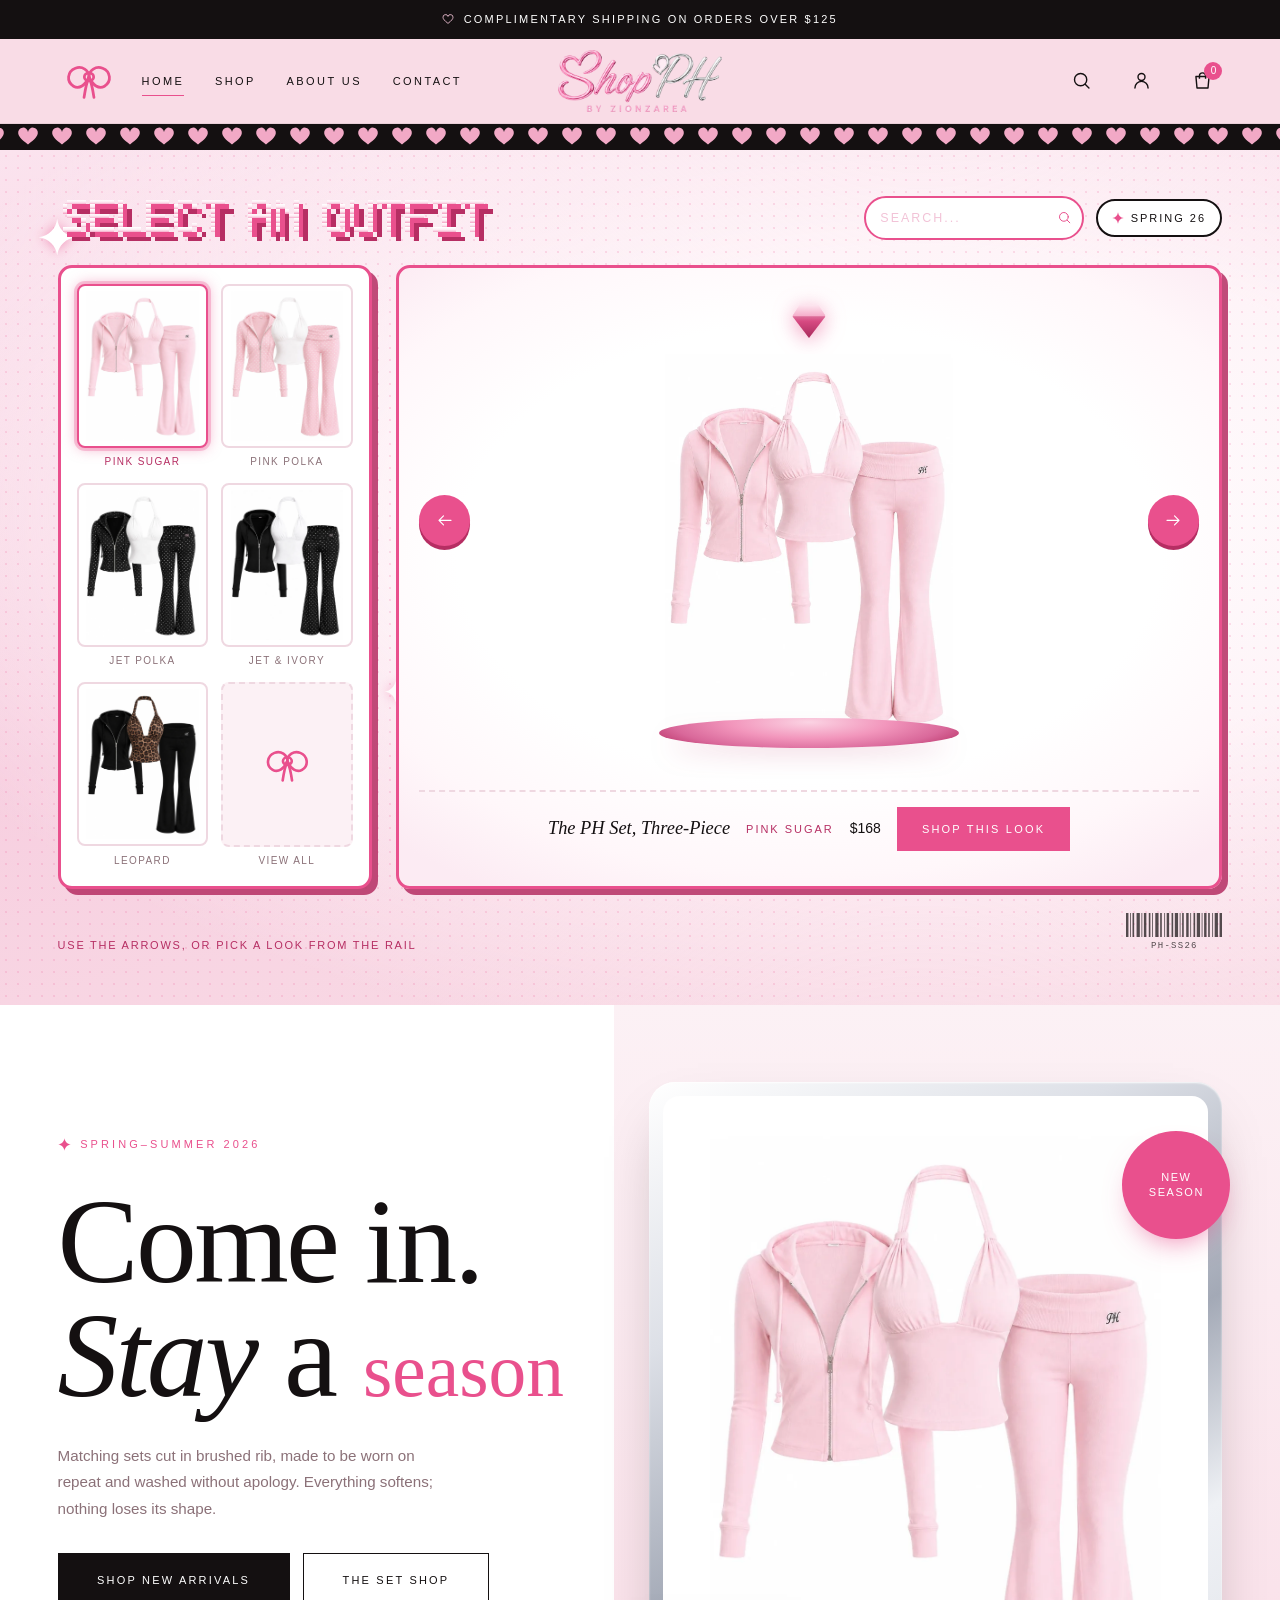
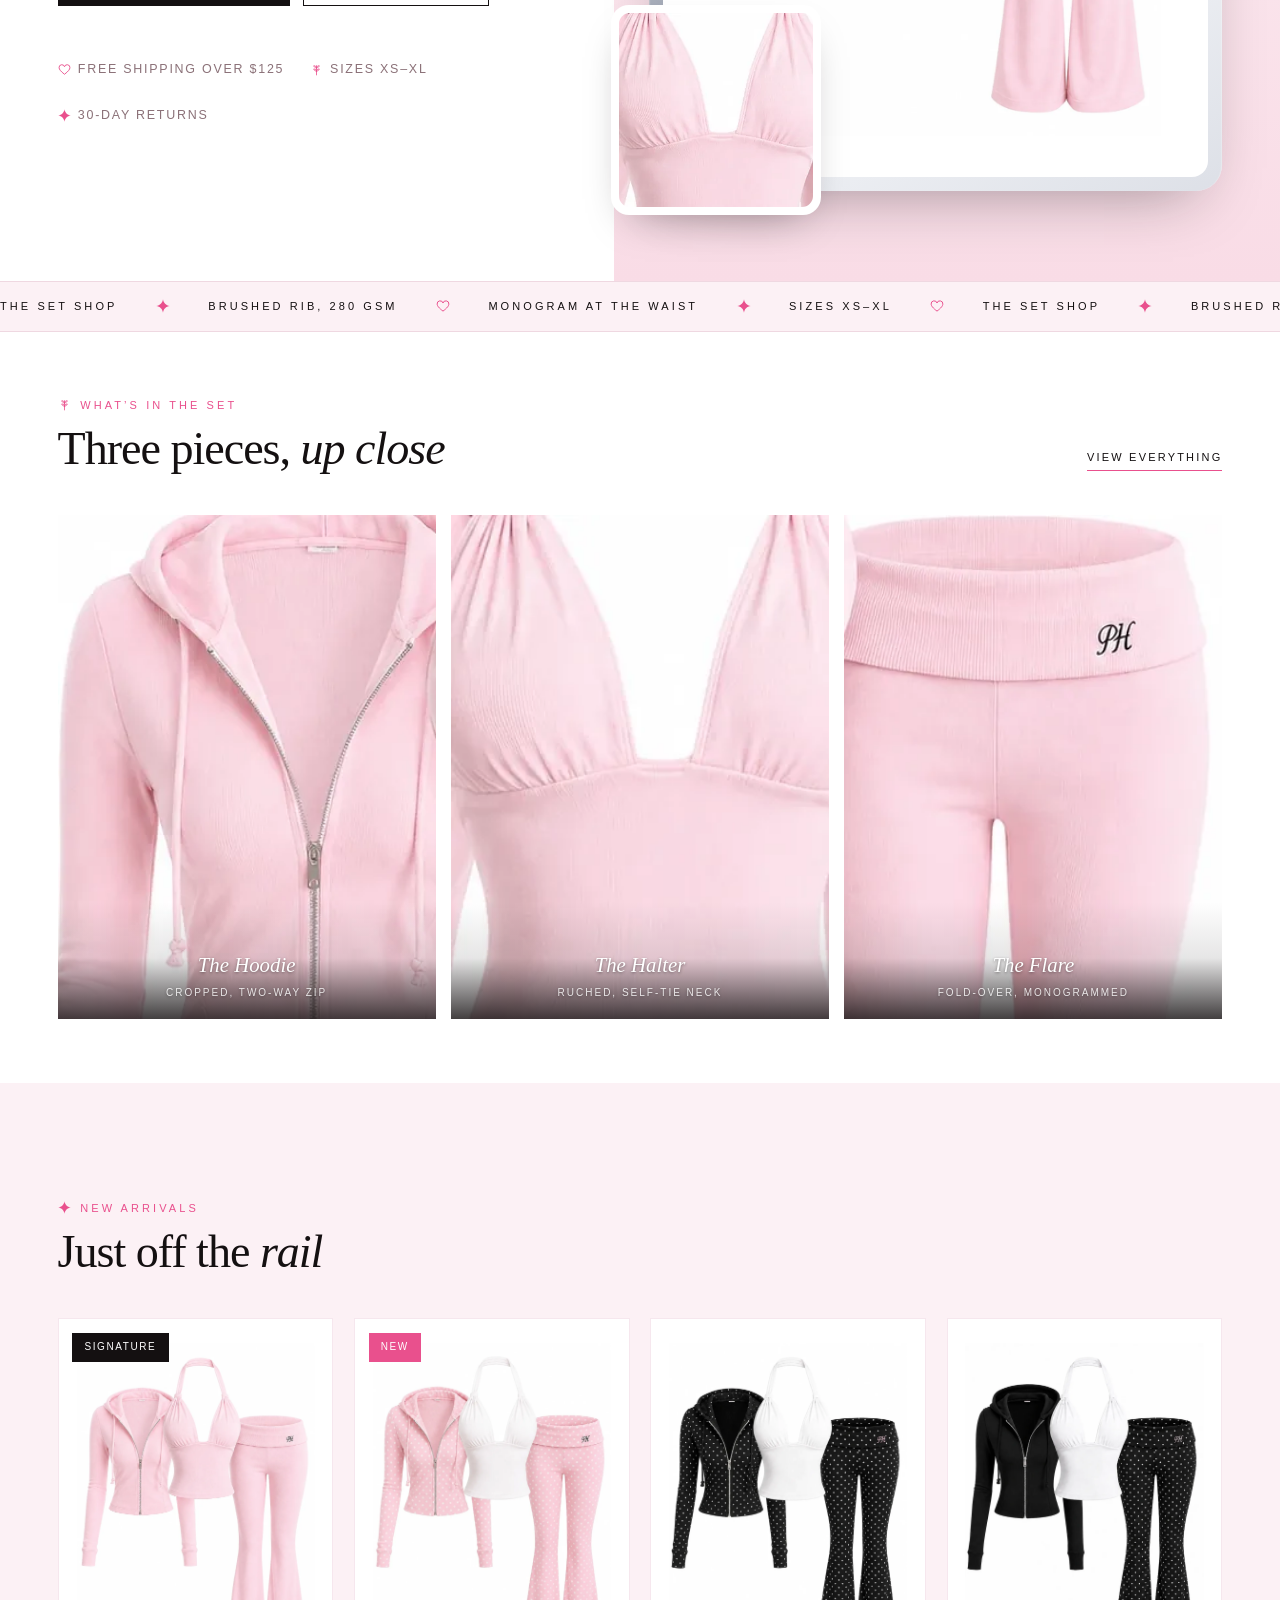
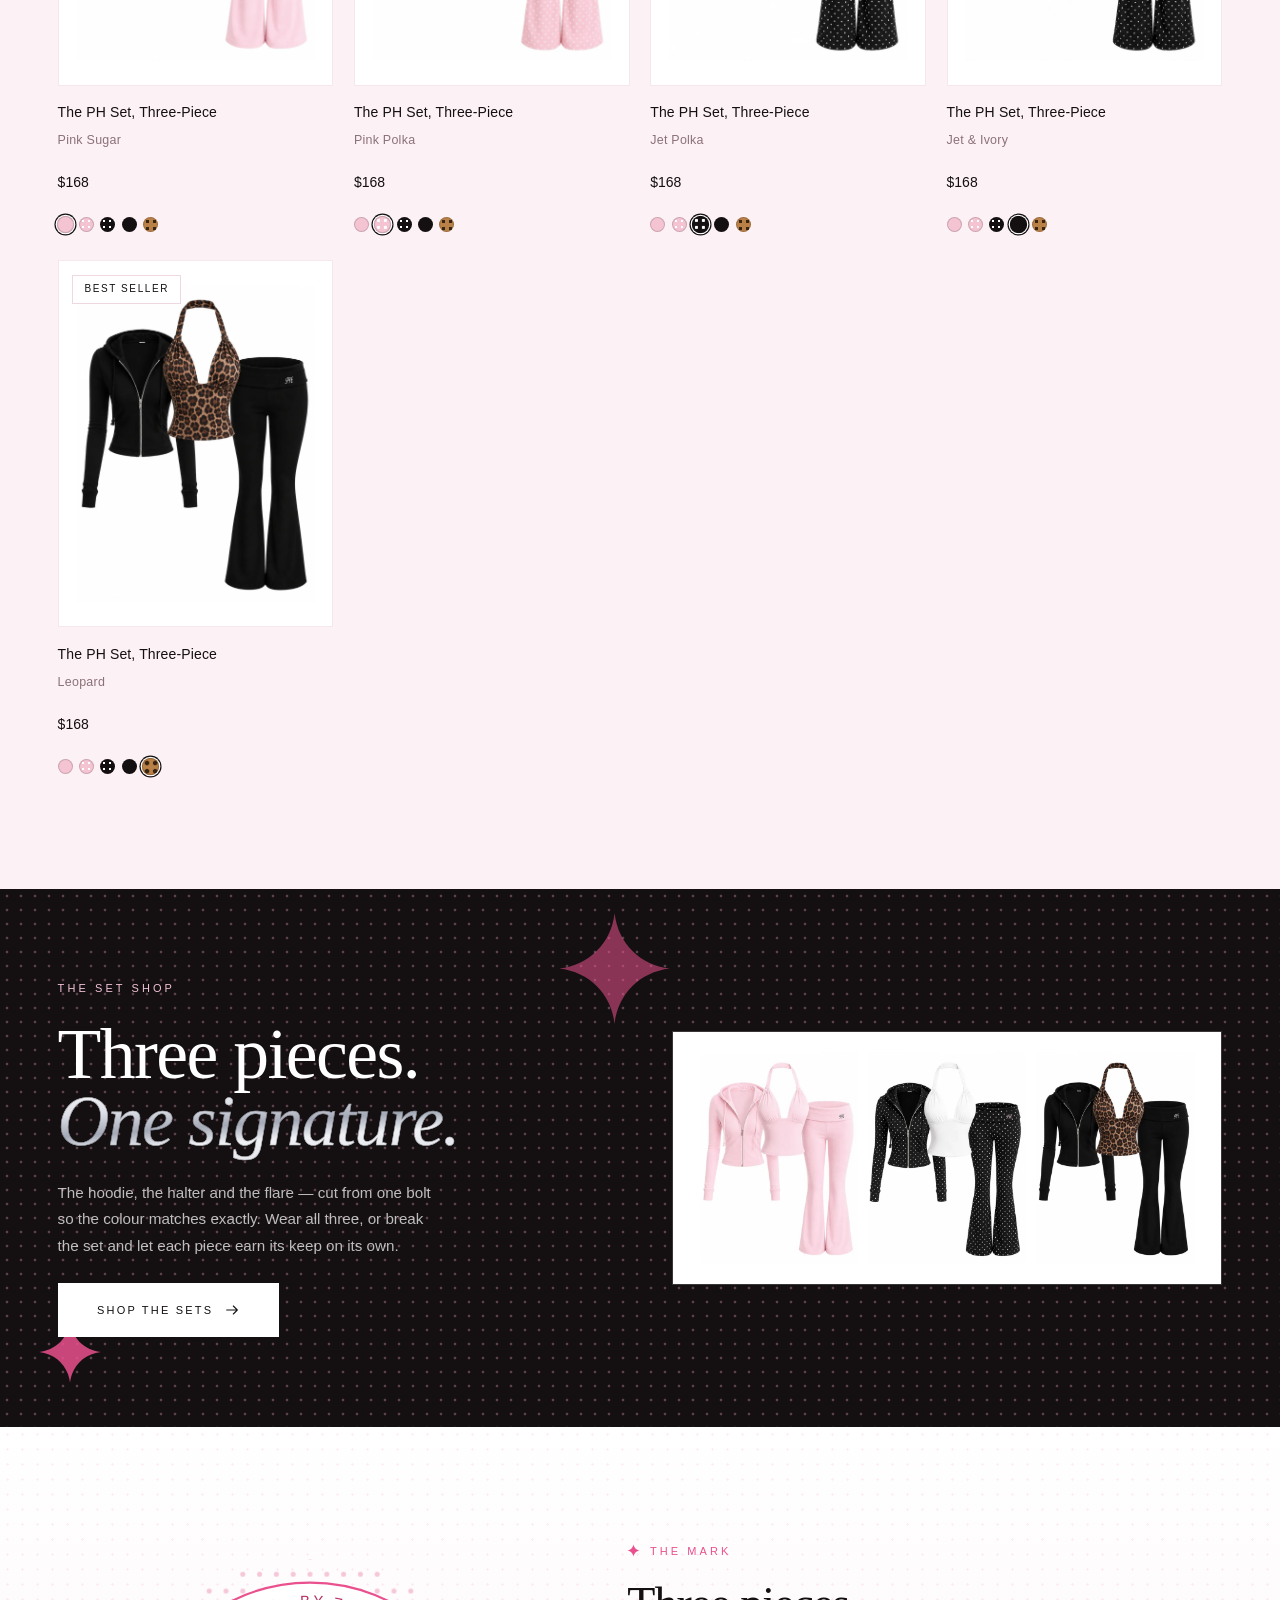
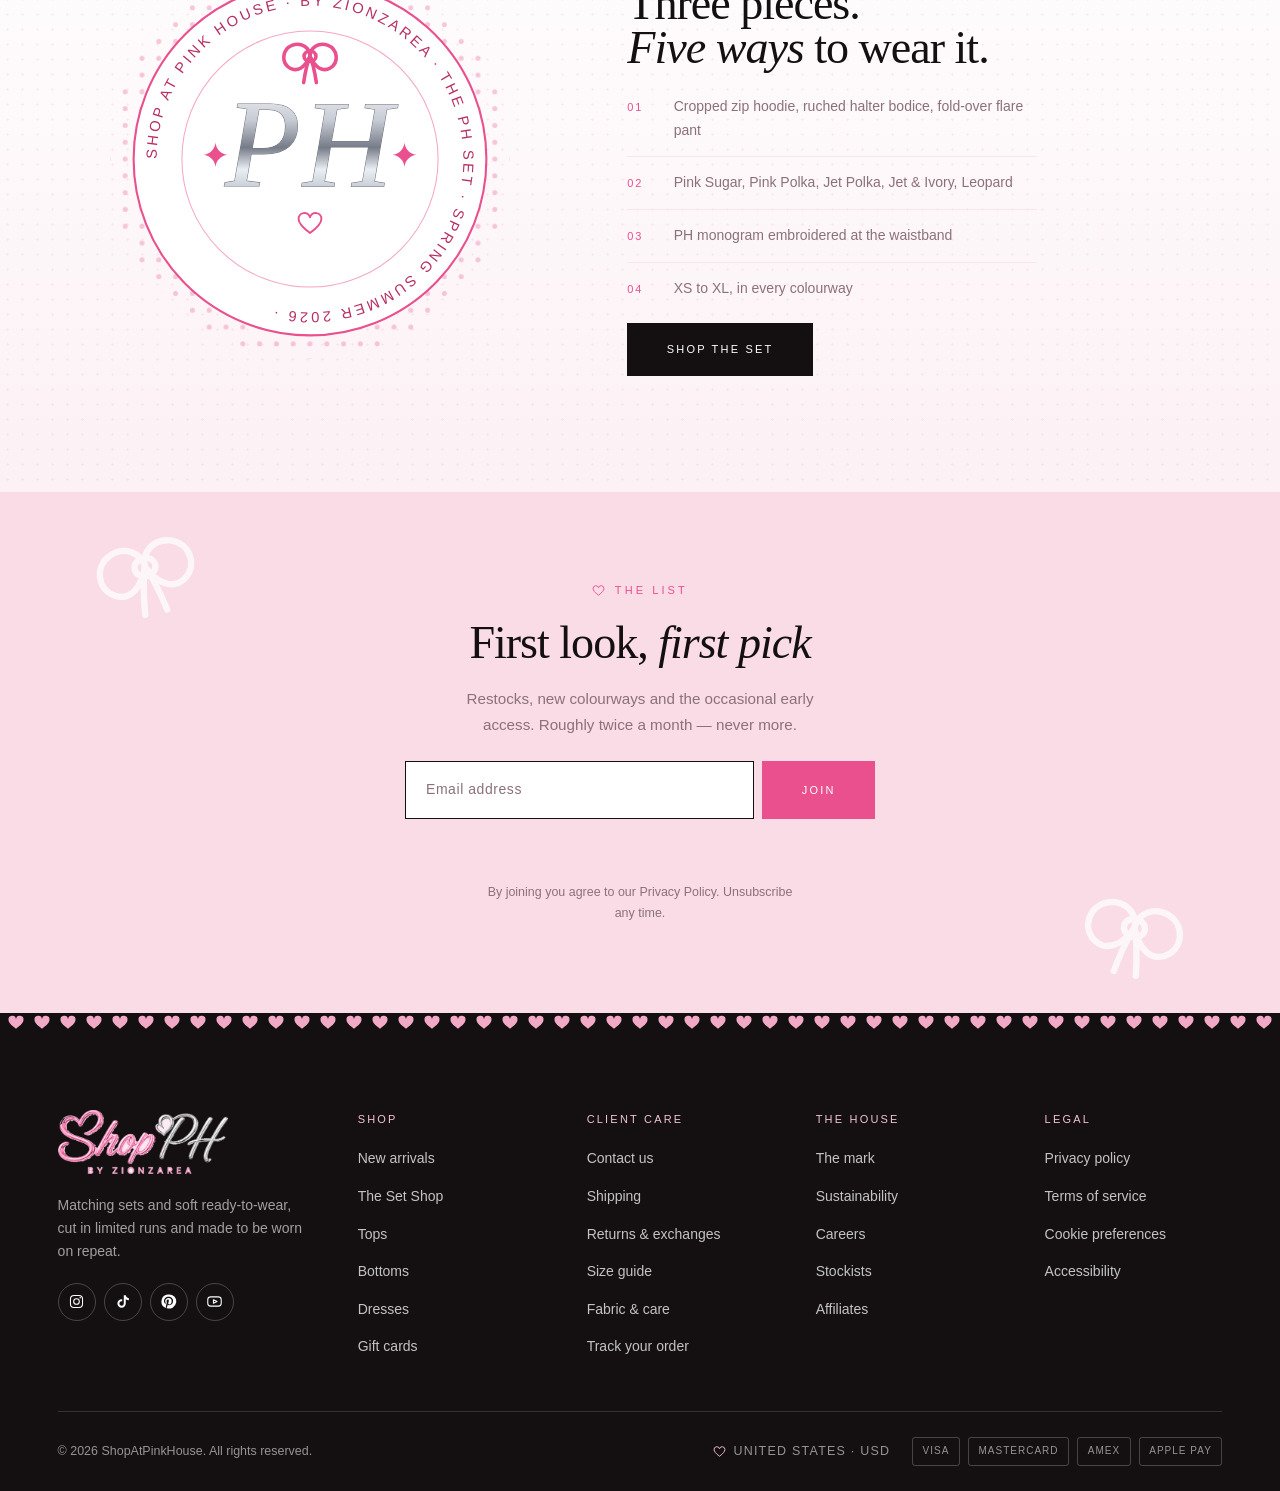
==== commit 78c2418a: "Replace the brand story with a brand mark; park the outfit figure The "It really was a pink house" s" ====
--- a/index.html
+++ b/index.html
@@ -129,7 +129,7 @@
     <nav class="nav" aria-label="Primary">
       <a href="#top" aria-current="page">Home</a>
       <a href="#shop">Shop</a>
-      <a href="#story">About&nbsp;Us</a>
+      <a href="#brand">About&nbsp;Us</a>
       <a href="#signup">Contact</a>
     </nav>
 
@@ -170,7 +170,7 @@
     <li><a href="#top" data-close-nav>Home</a></li>
     <li><a href="#shop" data-close-nav>Shop</a></li>
     <li><a href="#categories" data-close-nav>Categories</a></li>
-    <li><a href="#story" data-close-nav>About Us</a></li>
+    <li><a href="#brand" data-close-nav>About Us</a></li>
     <li><a href="#signup" data-close-nav>Contact</a></li>
   </ul>
 </nav>
@@ -234,67 +234,11 @@
                 <path d="M0 16h40l-20 26Z" fill="#000000" opacity=".08"/>
               </svg>
             </span>
-            <!-- The figure is an ILLUSTRATION, not photography. It exists so the
-                 panel reads as a dress-up game and so each colourway can be
-                 seen worn. The moment you have real model shots, set `model`
-                 on the colourway in catalog.js and the photo replaces her
-                 automatically — see renderStage() in site.js. -->
-            <svg class="croquis" data-croquis viewBox="0 0 240 450" role="img"
-                 aria-label="Illustration of the set worn">
-              <defs>
-                <pattern id="ph-polka" width="15" height="15" patternUnits="userSpaceOnUse">
-                  <rect data-polka-base width="15" height="15" fill="#F3C3D2"/>
-                  <circle data-polka-dot cx="4" cy="4" r="2.2" fill="#FFFFFF"/>
-                  <circle data-polka-dot cx="11.5" cy="11.5" r="2.2" fill="#FFFFFF"/>
-                </pattern>
-                <pattern id="ph-leopard" width="30" height="30" patternUnits="userSpaceOnUse">
-                  <rect width="30" height="30" fill="#C79763"/>
-                  <path d="M5 6c4-3 9 0 8 4s-8 3-9-1Z" fill="#4A3117"/>
-                  <path d="M19 3c4-1 7 2 6 5s-6 2-7-1Z" fill="#4A3117"/>
-                  <path d="M11 18c4-3 9 0 8 4s-8 3-9-1Z" fill="#4A3117"/>
-                  <path d="M24 20c3-1 6 2 5 5s-6 1-6-2Z" fill="#4A3117"/>
-                </pattern>
-              </defs>
-
-              <!-- hair, behind -->
-              <path class="cq-hair" d="M120 20c-28 0-42 20-42 44 0 22 2 40-2 62 9 5 18 7 25 7-6-24-5-45-5-59 0-17 10-28 24-28s24 11 24 28c0 14 1 35-5 59 7 0 16-2 25-7-4-22-2-40-2-62 0-24-14-44-42-44Z"/>
-
-              <!-- legs: only the shoes show; the flare covers waist to ankle -->
-              <path class="cq-shoe" d="M92 404h30l2 12c0 5-4 8-12 8h-10c-7 0-11-3-11-8Z"/>
-              <path class="cq-shoe" d="M148 404h30l1 12c0 5-4 8-11 8h-10c-8 0-12-3-12-8Z"/>
-
-              <!-- torso and arms -->
-              <path class="cq-skin" d="M92 104h56l6 52-8 56H94l-8-56Z"/>
-              <path class="cq-skin" d="M92 104c-13 5-19 16-21 29l-8 63 13 3 12-64Z"/>
-              <path class="cq-skin" d="M148 104c13 5 19 16 21 29l8 63-13 3-12-64Z"/>
-              <circle class="cq-skin" cx="70" cy="204" r="7"/>
-              <circle class="cq-skin" cx="170" cy="204" r="7"/>
-
-              <!-- neck and head -->
-              <path class="cq-shade" d="M110 78h20v20c0 6-4 9-10 9s-10-3-10-9Z"/>
-              <ellipse class="cq-skin" cx="120" cy="54" rx="21" ry="26"/>
-              <path class="cq-hair" d="M120 20c-21 0-33 13-34 31 0 6 1 11 2 14 3-15 9-24 18-27 7 11 22 15 36 13 7-1 10 5 11 14 2-3 3-8 3-14-1-18-15-31-36-31Z"/>
-
-              <!-- flare pant: legs meet at the hip, flare from the knee -->
-              <path data-cq-pants d="M96 208C100 250 104 275 105 300C100 345 92 380 86 412L118 412C118 380 119 345 119 300C119 270 119 240 120 208Z"/>
-              <path data-cq-pants d="M144 208C140 250 136 275 135 300C140 345 148 380 154 412L122 412C122 380 121 345 121 300C121 270 121 240 120 208Z"/>
-              <path data-cq-pants d="M92 190h56v20H92Z"/>
-              <path d="M92 190h56v7H92Z" fill="#000" opacity=".08"/>
-
-              <!-- halter -->
-              <path data-cq-halter d="M112 84c-1 9-5 15-11 20l5 7c5-4 10-6 14-6s9 2 14 6l5-7c-6-5-10-11-11-20h-5c0 6-1 9-3 9s-3-3-3-9Z"/>
-              <path data-cq-halter d="M100 118c7-6 14-9 20-9s13 3 20 9l-2 44c0 12-1 24-3 34h-30c-2-10-3-22-3-34Z"/>
-
-              <!-- cropped zip hoodie, worn open -->
-              <path data-cq-hoodie d="M90 102c-15 5-22 17-24 31l-9 62 22 5 13-63Z"/>
-              <path data-cq-hoodie d="M150 102c15 5 22 17 24 31l9 62-22 5-13-63Z"/>
-              <path data-cq-hoodie d="M104 96c-9 2-16 5-20 9l6 91h22l-6-52Z"/>
-              <path data-cq-hoodie d="M136 96c9 2 16 5 20 9l-6 91h-22l6-52Z"/>
-              <path data-cq-hoodie d="M100 92c6 9 14 13 20 13s14-4 20-13c7 3 12 9 14 16-9 7-21 11-34 11s-25-4-34-11c2-7 7-13 14-16Z"/>
-            </svg>
-            <!-- shown instead of the illustration once real model photography
-                 is supplied on a colourway -->
-            <img class="stage__img" data-stage-img alt="" hidden>
+            <!-- Shows the colourway's `model` photograph when one exists, and
+                 the flat-lay otherwise. The illustrated figure that used to
+                 stand here is parked in saved/outfit-figure/ until there is
+                 real on-body photography to replace it. -->
+            <img class="stage__img" data-stage-img alt="">
             <span class="stage__podium" aria-hidden="true"></span>
           </div>
 
@@ -474,58 +418,77 @@
     </div>
   </section>
 
+
+
+
   <!-- ========================================================================
-       BRAND STORY
+       THE MARK — brand graphic.
+       Built from the brand's own elements: the PH monogram in chrome, the bow,
+       hearts and stars, the polka print off the sets. Deliberately carries no
+       origin story — only statements that are true of the product.
        ==================================================================== -->
-  <section class="band story" id="story">
-    <div class="wrap story__inner">
-      <div class="story__media reveal">
-        <!-- STORY · 4:5. Swap for a founder or studio shot when you have one. -->
-        <img src="assets/img/editorial/story.webp"
-             alt="The PH Set in Leopard" data-slot="story"
-             width="1000" height="1250" loading="lazy">
-        <!-- STORY INSET · 1:1 crop of the PH monogram at the waistband. -->
-        <div class="story__inset">
-          <img src="assets/img/editorial/story-inset.webp"
-               alt="PH monogram embroidered at the waistband"
-               data-slot="story-inset" width="700" height="700" loading="lazy">
-        </div>
-      </div>
-
-      <div class="story__type reveal">
-        <p class="eyebrow"><svg class="decal"><use href="#i-bow"/></svg> Our story</p>
-        <h2 class="display story__title">It really was a <em>pink house</em></h2>
-
-        <div class="story__body">
-          <p>
-            We started in the front room of a pink house, with one sewing machine
-            and a rule we still keep: if it isn't something we'd wear four days a
-            week, it doesn't get made.
-          </p>
-          <p>
-            That's why the line looks the way it does. Brushed rib that holds its
-            shape. Waistbands that stay put. A monogram small enough to be a
-            secret. We'd rather make ten pieces you reach for than a hundred you
-            scroll past.
-          </p>
-          <p>
-            Everything is cut in limited runs, in colourways we actually wear —
-            and when a set sells out, it comes back only if it earned it.
-          </p>
-        </div>
-
-        <dl class="story__stats">
-          <div><dd>2019</dd><dt>Founded</dt></div>
-          <div><dd>40k+</dd><dt>Sets sold</dt></div>
-          <div><dd>XS–XL</dd><dt>Every style</dt></div>
-        </dl>
-
-        <p class="signature">The Pink House</p>
-        <a class="tlink" href="#shop">Shop the collection</a>
+  <section class="band mark" id="brand">
+    <div class="mark__dots" aria-hidden="true"></div>
+    <div class="wrap mark__inner">
+
+      <div class="mark__seal">
+        <svg viewBox="0 0 400 400" role="img" aria-label="ShopAtPinkHouse seal">
+          <defs>
+            <path id="sealRing" d="M200 200 m-146 0 a146 146 0 1 1 292 0 a146 146 0 1 1 -292 0"/>
+            <linearGradient id="sealChrome" x1="0" y1="0" x2="0" y2="1">
+              <stop offset="0" stop-color="#FFFFFF"/>
+              <stop offset=".32" stop-color="#C7CBD4"/>
+              <stop offset=".52" stop-color="#767C88"/>
+              <stop offset=".68" stop-color="#EAEEF4"/>
+              <stop offset="1" stop-color="#9BA1AD"/>
+            </linearGradient>
+            <pattern id="sealPolka" width="16" height="16" patternUnits="userSpaceOnUse">
+              <circle cx="8" cy="8" r="2.4" fill="#F2A9C6"/>
+            </pattern>
+          </defs>
+
+          <circle cx="200" cy="200" r="190" fill="url(#sealPolka)" opacity=".65"/>
+          <circle cx="200" cy="200" r="168" fill="#FFFFFF"/>
+          <circle cx="200" cy="200" r="168" fill="none" stroke="#E9508D" stroke-width="2"/>
+          <circle cx="200" cy="200" r="122" fill="none" stroke="#E9508D" stroke-width="1" opacity=".5"/>
+
+          <g class="mark__rotor">
+            <text class="mark__ringtext">
+              <textPath href="#sealRing" startOffset="0">
+                SHOP AT PINK HOUSE &#183; BY ZIONZAREA &#183; THE PH SET &#183; SPRING SUMMER 2026 &#183;
+              </textPath>
+            </text>
+          </g>
+
+          <text class="mark__mono" x="200" y="226" text-anchor="middle"
+                fill="url(#sealChrome)" stroke="#6E747F" stroke-width="1"
+                paint-order="stroke">PH</text>
+
+          <!-- `use` of a symbol needs explicit width/height, or it scales to the
+               whole 400x400 viewport; the decals colour via `color`, since the
+               sprite paints with currentColor. -->
+          <use href="#i-bow"   x="162" y="84"  width="76" height="47" style="color:#E9508D"/>
+          <use href="#i-star"  x="98"  y="184" width="24" height="24" style="color:#E9508D"/>
+          <use href="#i-star"  x="278" y="184" width="24" height="24" style="color:#E9508D"/>
+          <use href="#i-heart" x="187" y="248" width="26" height="26" style="color:#E9508D"/>
+        </svg>
+      </div>
+
+      <div class="mark__type">
+        <p class="eyebrow"><svg class="decal"><use href="#i-star"/></svg> The mark</p>
+        <h2 class="display mark__title">Three pieces.<br><em>Five ways</em> to wear it.</h2>
+
+        <ul class="mark__facts">
+          <li><span>01</span> Cropped zip hoodie, ruched halter bodice, fold-over flare pant</li>
+          <li><span>02</span> Pink Sugar, Pink Polka, Jet Polka, Jet &amp; Ivory, Leopard</li>
+          <li><span>03</span> PH monogram embroidered at the waistband</li>
+          <li><span>04</span> XS to XL, in every colourway</li>
+        </ul>
+
+        <a class="btn" href="#shop">Shop the set</a>
       </div>
     </div>
   </section>
-
 
   <!-- ========================================================================
        NEWSLETTER
@@ -605,7 +568,7 @@
     <div class="fcol">
       <h3>The house</h3>
       <ul>
-        <li><a href="#story">Our story</a></li>
+        <li><a href="#brand">The mark</a></li>
         <li><a href="#">Sustainability</a></li>
         <li><a href="#">Careers</a></li>
         <li><a href="#">Stockists</a></li>
--- a/assets/css/site.css
+++ b/assets/css/site.css
@@ -554,44 +554,25 @@
   50%      { transform: translate(-50%, -9px); }
 }
 
-/* ---- the illustrated figure -----------------------------------------------
-   Flat vector, faceless — a croquis, the way a lookbook sketch is drawn. Skin
-   and hair are tokens so they are trivial to change. */
-.croquis {
+.stage__img {
   position: relative;
   z-index: 1;
-  height: clamp(290px, 34vw, 450px);
-  width: auto;
-}
-.croquis[hidden] { display: none; }
-.cq-skin  { fill: #D9A583; }
-.cq-shade { fill: #C4906B; }
-.cq-hair  { fill: #3A2A22; }
-.cq-shoe  { fill: var(--pink); }
-
-@media (prefers-reduced-motion: no-preference) {
-  .stage__screen.is-swapping .croquis { animation: dress-in 0.45s var(--ease); }
-}
-
-.stage__img {
-  position: relative;
-  z-index: 1;
-  max-height: clamp(240px, 28vw, 390px);
+  max-height: clamp(250px, 30vw, 410px);
   width: auto;
   max-width: 100%;
   object-fit: contain;
-  /* the shots are on white, so the stage is white behind them — the shadow is
-     what lifts the garments off it */
-  filter: drop-shadow(0 18px 22px rgba(182, 46, 99, 0.16));
+  /* No drop-shadow here: the shot is an opaque rectangle, so a shadow traces
+     its edges and gives the pasted-box look the white stage exists to avoid.
+     The podium does the grounding instead. */
 }
 
 .stage__podium {
   position: absolute;
   bottom: -10px;
   left: 50%; transform: translateX(-50%);
-  z-index: 0;   /* behind the figure: she stands on it */                 /* in front, so the hem stands on the platform */
-  width: min(38%, 210px);
-  height: clamp(20px, 2.2vw, 30px);
+  z-index: 2;   /* in front, so the hem sits on the platform */                 /* in front, so the hem stands on the platform */
+  width: min(54%, 300px);
+  height: clamp(22px, 2.4vw, 32px);
   border-radius: 50%;
   background:
     radial-gradient(62% 130% at 50% 14%, #FBD3E3 0%, #F296BC 42%, #D9689A 74%, #B62E63 100%);
@@ -1049,6 +1030,88 @@
   line-height: 1;
 }
 
+
+/* ============================================================================
+   THE MARK — brand graphic
+   --------------------------------------------------------------------------
+   Replaces the brand-story section. A seal built from the label's own parts:
+   the PH monogram in chrome, the bow, hearts and stars, and the polka print
+   taken off the sets.
+   ========================================================================== */
+.mark {
+  position: relative;
+  overflow: hidden;
+  background: linear-gradient(180deg, var(--white), var(--powder));
+}
+.mark__dots {
+  position: absolute; inset: 0;
+  background-image: radial-gradient(rgba(233, 80, 141, 0.09) 1.2px, transparent 1.3px);
+  background-size: 15px 15px;
+  pointer-events: none;
+}
+.mark__inner {
+  position: relative;
+  display: grid;
+  grid-template-columns: minmax(0, 0.85fr) minmax(0, 1fr);
+  gap: clamp(2rem, 5vw, 5rem);
+  align-items: center;
+}
+
+.mark__seal { justify-self: center; width: min(100%, 420px); }
+.mark__seal svg { width: 100%; height: auto; overflow: visible; }
+
+.mark__ringtext {
+  font-family: var(--f-sans);
+  /* sized so the full string fits one turn of the ring without colliding */
+  font-size: 14px;
+  letter-spacing: 0.2em;
+  text-transform: uppercase;
+  fill: var(--pink-deep);
+}
+.mark__mono {
+  font-family: var(--f-display);
+  font-style: italic;
+  font-size: 118px;
+  letter-spacing: 0.02em;
+}
+@media (prefers-reduced-motion: no-preference) {
+  .mark__rotor {
+    transform-origin: 200px 200px;
+    animation: seal-spin 44s linear infinite;
+  }
+}
+@keyframes seal-spin { to { transform: rotate(360deg); } }
+
+.mark__type { display: grid; gap: 1.4rem; justify-items: start; }
+.mark__title { font-size: var(--t-h2); }
+
+.mark__facts {
+  list-style: none;
+  margin: 0.25rem 0 0;
+  padding: 0;
+  display: grid;
+  gap: 0.9rem;
+  max-width: 46ch;
+}
+.mark__facts li {
+  display: grid;
+  grid-template-columns: 2.4rem 1fr;
+  gap: 0.5rem;
+  align-items: baseline;
+  padding-bottom: 0.9rem;
+  border-bottom: 1px solid var(--line-soft);
+  font-size: var(--t-sm);
+  color: var(--muted);
+}
+.mark__facts li:last-child { border-bottom: 0; padding-bottom: 0; }
+/* numbered because the list is a spec sheet read in order, not decoration */
+.mark__facts span {
+  font-size: var(--t-label);
+  letter-spacing: 0.16em;
+  color: var(--pink);
+  font-variant-numeric: tabular-nums;
+}
+
 /* ============================================================================
    NEWSLETTER
    ========================================================================== */
@@ -1331,6 +1394,8 @@
 
 
 @media (max-width: 900px) {
+  .mark__inner { grid-template-columns: 1fr; }
+  .mark__seal { width: min(100%, 320px); }
   .dressing__body { grid-template-columns: 1fr; }
   .dressing__head { justify-content: center; text-align: center; }
   .dressing__tools { width: 100%; justify-content: center; }
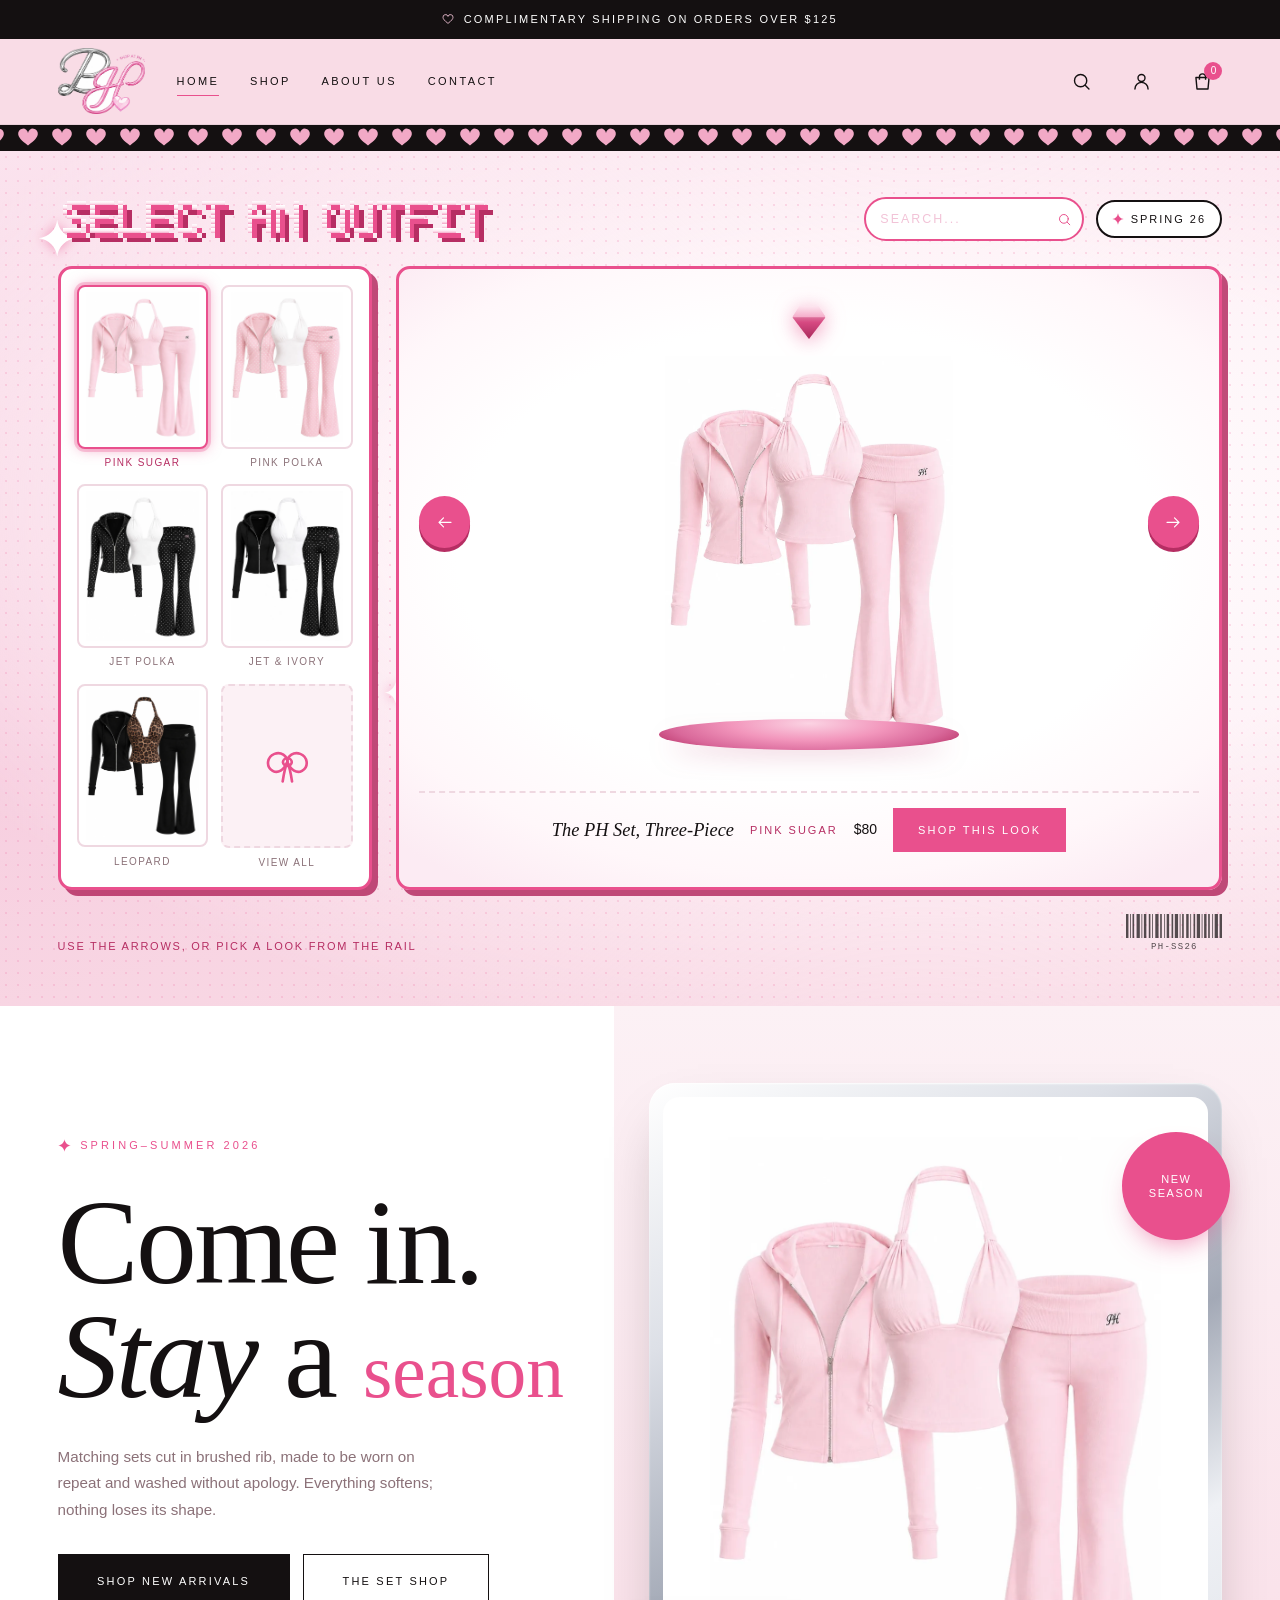
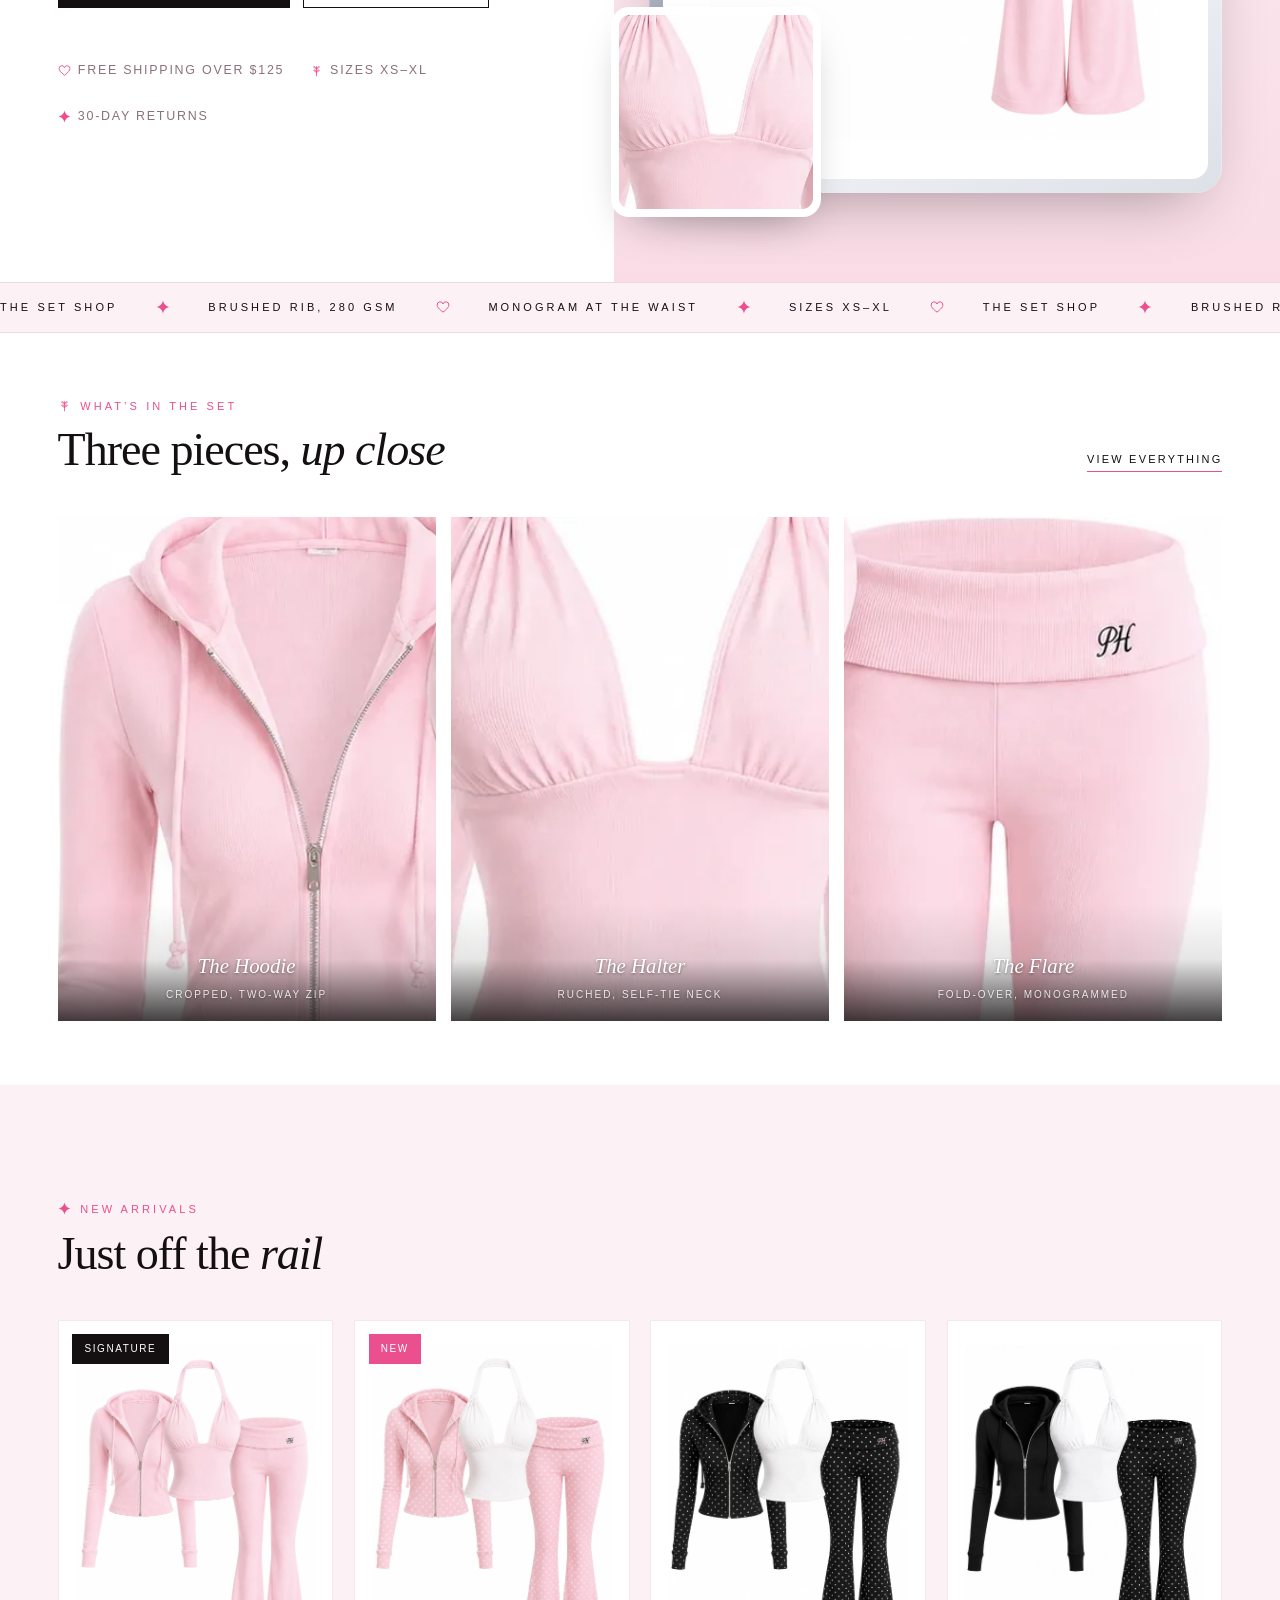
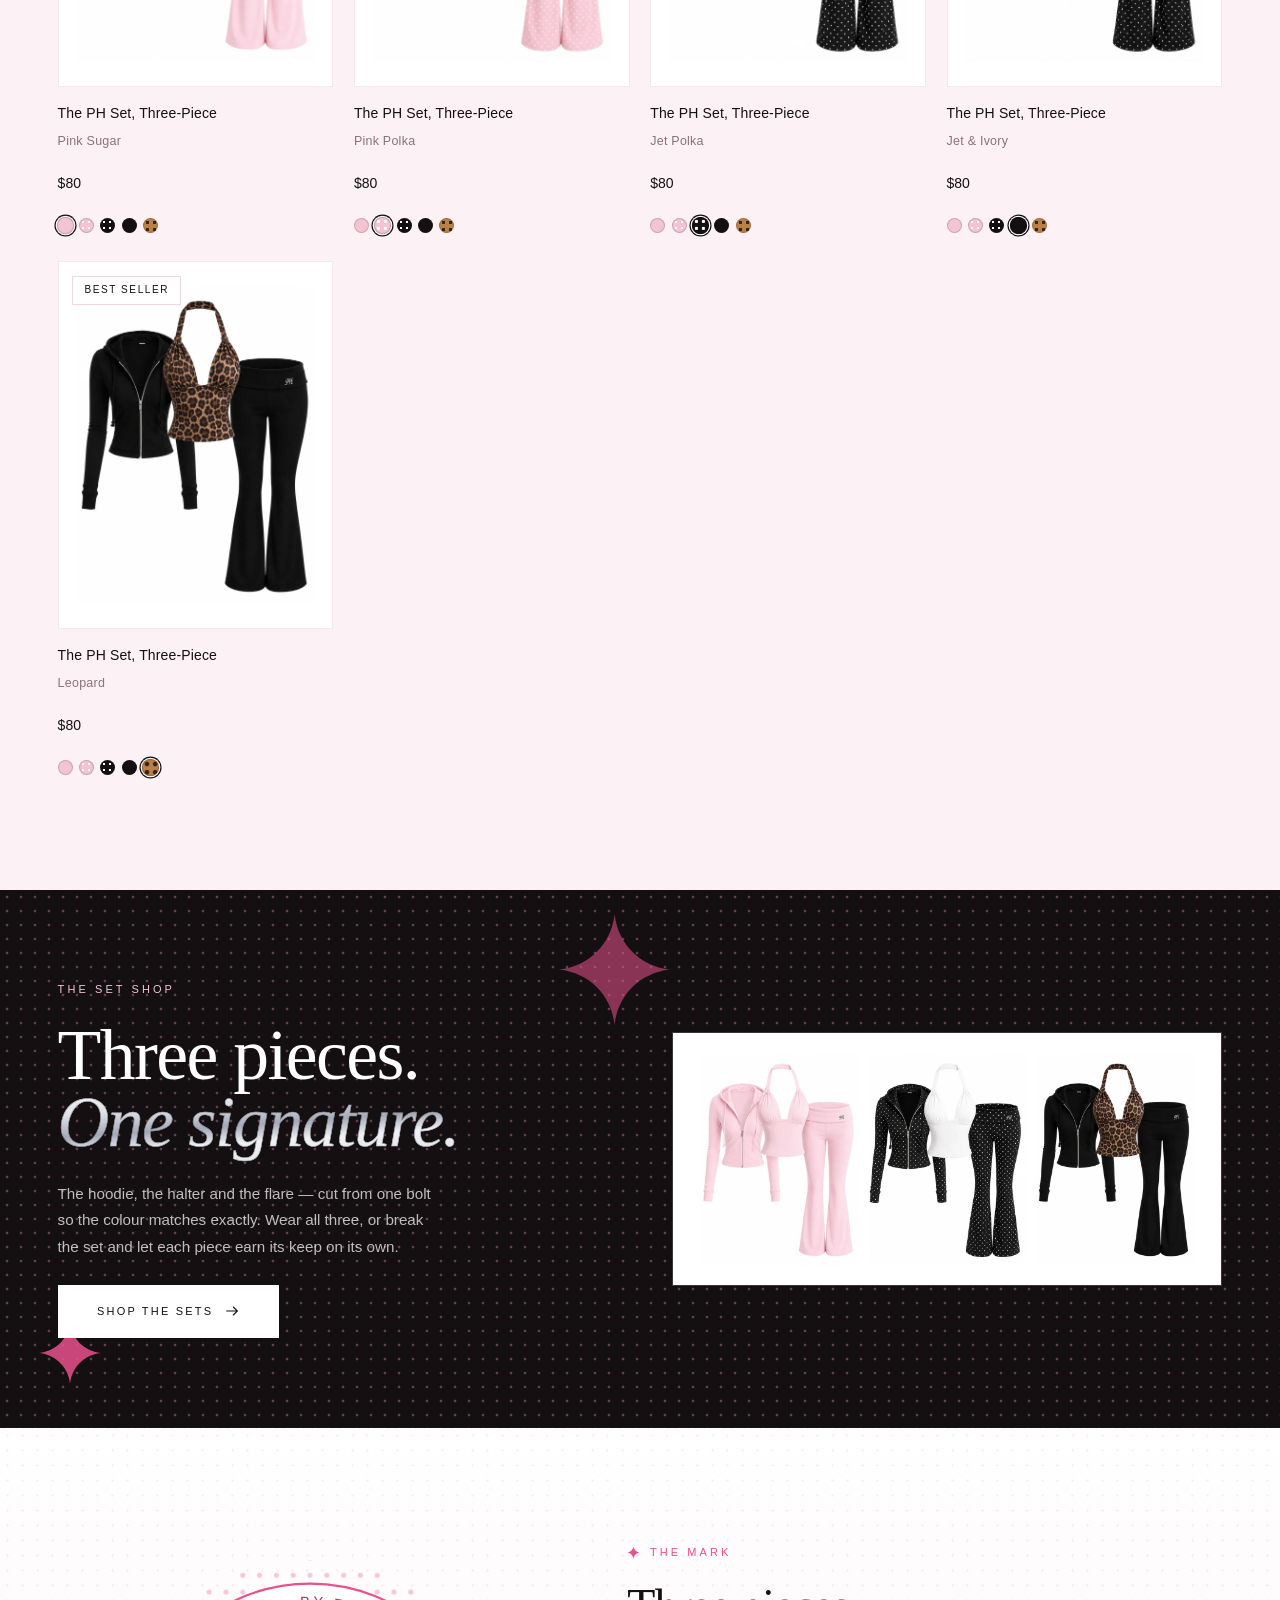
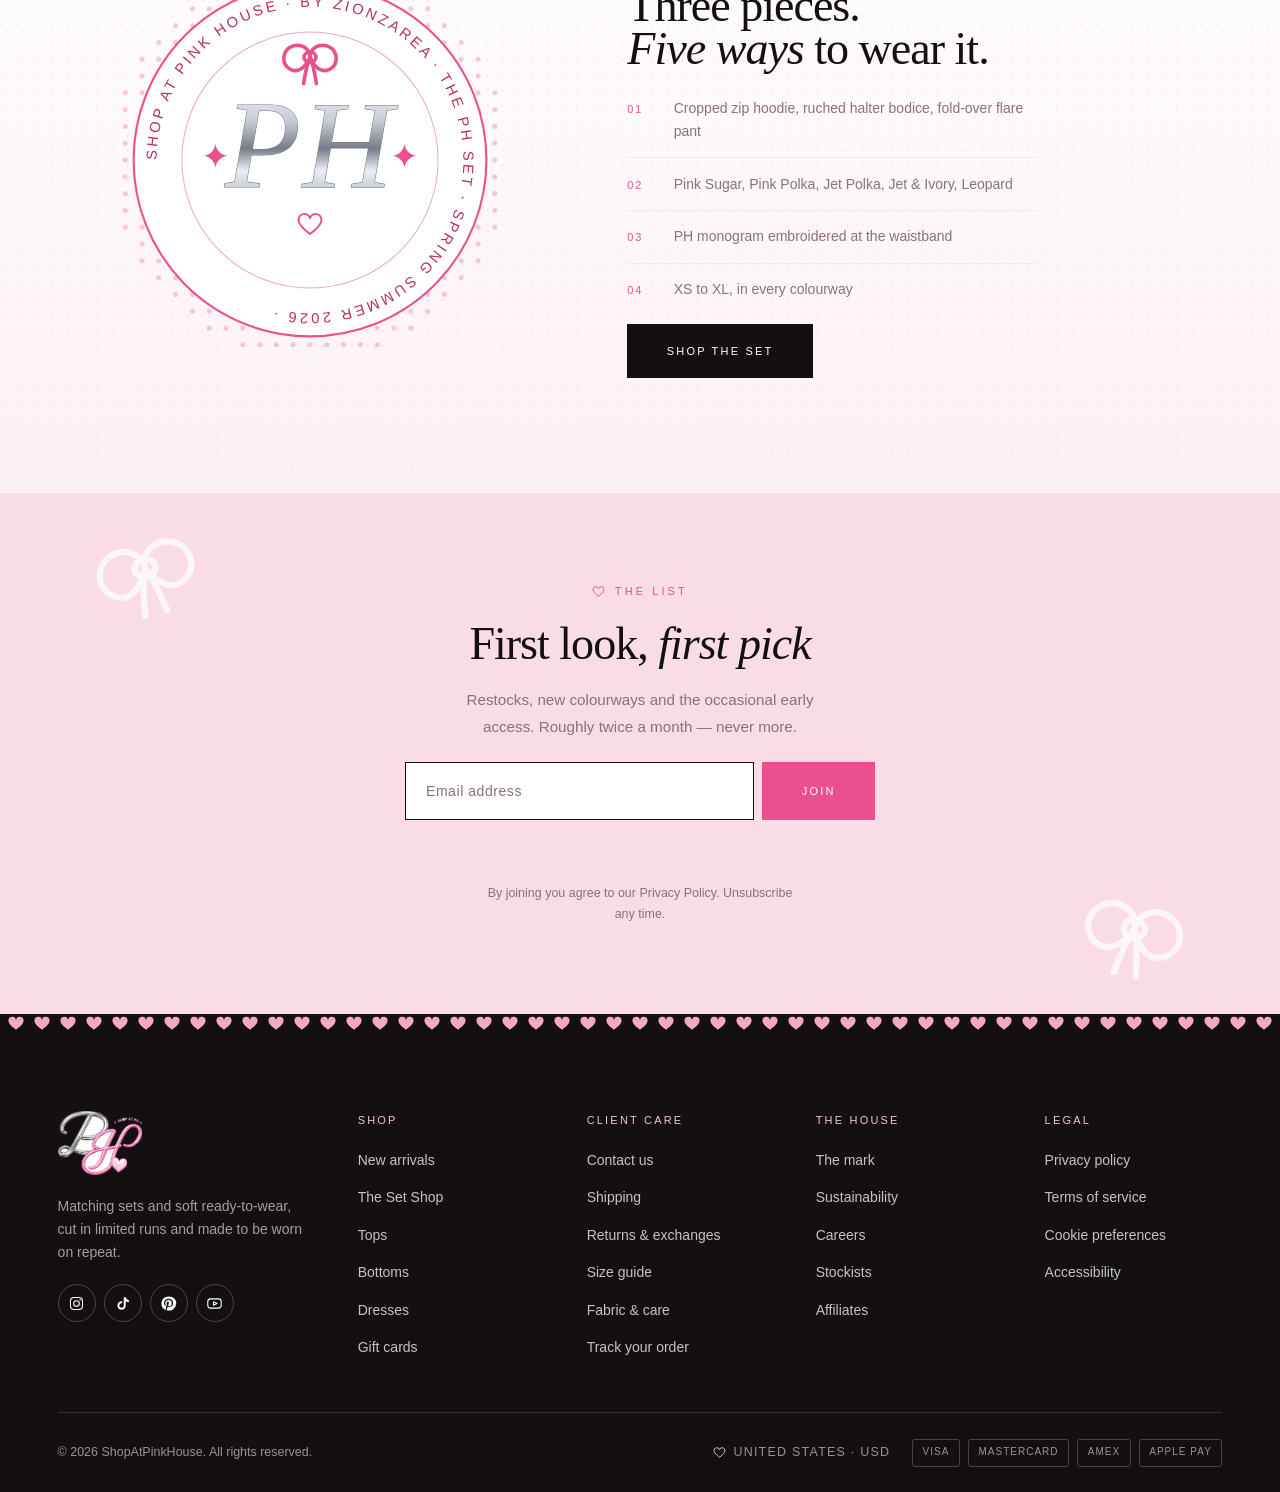
==== commit 4ea15101: "Replace the site logo and move it to the top-left of the header Swapped in the SHOP AT PH monogram l" ====
--- a/index.html
+++ b/index.html
@@ -123,8 +123,14 @@
      MASTHEAD
      ========================================================================== -->
 <header class="masthead">
-  <div class="wrap masthead__inner" style="position:relative">
-    <svg class="masthead__bow" viewBox="0 0 100 62" aria-hidden="true"><use href="#i-bow"/></svg>
+  <div class="wrap masthead__inner">
+    <!-- LOGO · header, top-left. Background knocked out by
+         tools/prepare_assets.py so the same file works here and on the dark
+         footer. -->
+    <a class="brandmark" href="#top" aria-label="ShopAtPinkHouse — home">
+      <img src="assets/img/brand/logo.png" alt="ShopAtPinkHouse"
+           data-slot="logo-header" width="850" height="645">
+    </a>
 
     <nav class="nav" aria-label="Primary">
       <a href="#top" aria-current="page">Home</a>
@@ -136,13 +142,6 @@
     <button class="burger" type="button" data-open-nav aria-label="Open menu">
       <svg width="24" height="24"><use href="#i-menu"/></svg>
     </button>
-
-    <!-- LOGO · header. Background knocked out by tools/prepare_assets.py so
-         the same file works here and on the dark footer. -->
-    <a class="brandmark" href="#top" aria-label="ShopAtPinkHouse — home">
-      <img src="assets/img/brand/logo.png" alt="ShopAtPinkHouse"
-           data-slot="logo-header" width="900" height="339">
-    </a>
 
     <div class="utils">
       <button class="util-search" type="button" aria-label="Search">
--- a/assets/css/site.css
+++ b/assets/css/site.css
@@ -61,7 +61,15 @@
 /* ---- reset-ish ----------------------------------------------------------- */
 *, *::before, *::after { box-sizing: border-box; }
 
-html { -webkit-text-size-adjust: 100%; scroll-behavior: smooth; }
+html {
+  -webkit-text-size-adjust: 100%;
+  scroll-behavior: smooth;
+  /* Custom pointer, cut from the PH monogram (assets/img/source/monogram.png).
+     Falls back to the normal arrow if the image fails to load. Interactive
+     elements below override this back to pointer/text so click affordance
+     isn't lost -- the monogram is ambient branding, not a UI replacement. */
+  cursor: url("../img/cursor/ph-cursor.png") 4 4, auto;
+}
 
 body {
   margin: 0;
@@ -80,6 +88,8 @@
 img, svg { display: block; max-width: 100%; }
 img { height: auto; }
 button { font: inherit; color: inherit; background: none; border: 0; cursor: pointer; }
+a, [role="button"], summary, select { cursor: pointer; }
+input, textarea { cursor: text; }
 input { font: inherit; }
 a { color: inherit; text-decoration: none; }
 
@@ -240,28 +250,26 @@
   background: var(--blush);
   border-bottom: 1px solid rgba(20, 16, 17, 0.07);
 }
+/* Logo top-left, nav beside it, utils pushed to the far right. The middle
+   column is 1fr and empty by default -- .utils fills it and right-aligns its
+   own content, so the gap between nav and the icons grows/shrinks with the
+   viewport instead of needing a hardcoded spacer. */
 .masthead__inner {
   display: grid;
-  grid-template-columns: 1fr auto 1fr;
+  grid-template-columns: auto auto 1fr;
   align-items: center;
-  gap: 1rem;
+  gap: clamp(1rem, 2.5vw, 2.5rem);
   min-height: 84px;
   padding-block: 0.6rem;
 }
-
-.masthead__bow {
-  position: absolute;
-  left: var(--gutter);
-  width: 62px;
-  color: var(--pink);
-  pointer-events: none;
-}
+.brandmark { order: 1; }
+.nav       { order: 2; }
+.utils     { order: 3; }
 
 .nav {
   display: flex;
   align-items: center;
   gap: clamp(1.1rem, 2.4vw, 2.4rem);
-  margin-left: 84px;   /* clears the bow decal */
 }
 .nav a {
   font-size: var(--t-label);
@@ -280,10 +288,10 @@
 .nav a:hover::after, .nav a[aria-current="page"]::after { width: 100%; }
 
 /* --- logo slot -------------------------------------------------------------
-   DROP YOUR LOGO HERE. The slot is height-constrained and width-auto, so both
-   a square lockup and a wide wordmark sit correctly without layout changes. */
-.brandmark { display: block; justify-self: center; }
-.brandmark img { height: clamp(42px, 5vw, 62px); width: auto; }
+   DROP YOUR LOGO HERE. Height-constrained, width-auto -- any lockup shape
+   sits correctly without layout changes. Top-left of the masthead. */
+.brandmark { display: block; }
+.brandmark img { height: clamp(46px, 5.5vw, 66px); width: auto; }
 
 .utils {
   display: flex;
@@ -1364,8 +1372,11 @@
 @media (max-width: 900px) {
   .nav, .utils .util-search { display: none; }
   .burger { display: grid; place-items: center; width: 40px; height: 40px; }
+  /* nav drops out of the grid entirely (display:none), leaving three visible
+     items -- burger, brandmark, utils -- whose default/inherited order
+     (0, 1, 3) already places them burger-left, logo-centred, utils-right
+     against these equal flanking 1fr columns. */
   .masthead__inner { grid-template-columns: 1fr auto 1fr; }
-  .masthead__bow { display: none; }
   .hero::before { display: none; }
   .hero__inner { grid-template-columns: 1fr; }
   .hero__type { justify-items: center; text-align: center; }
